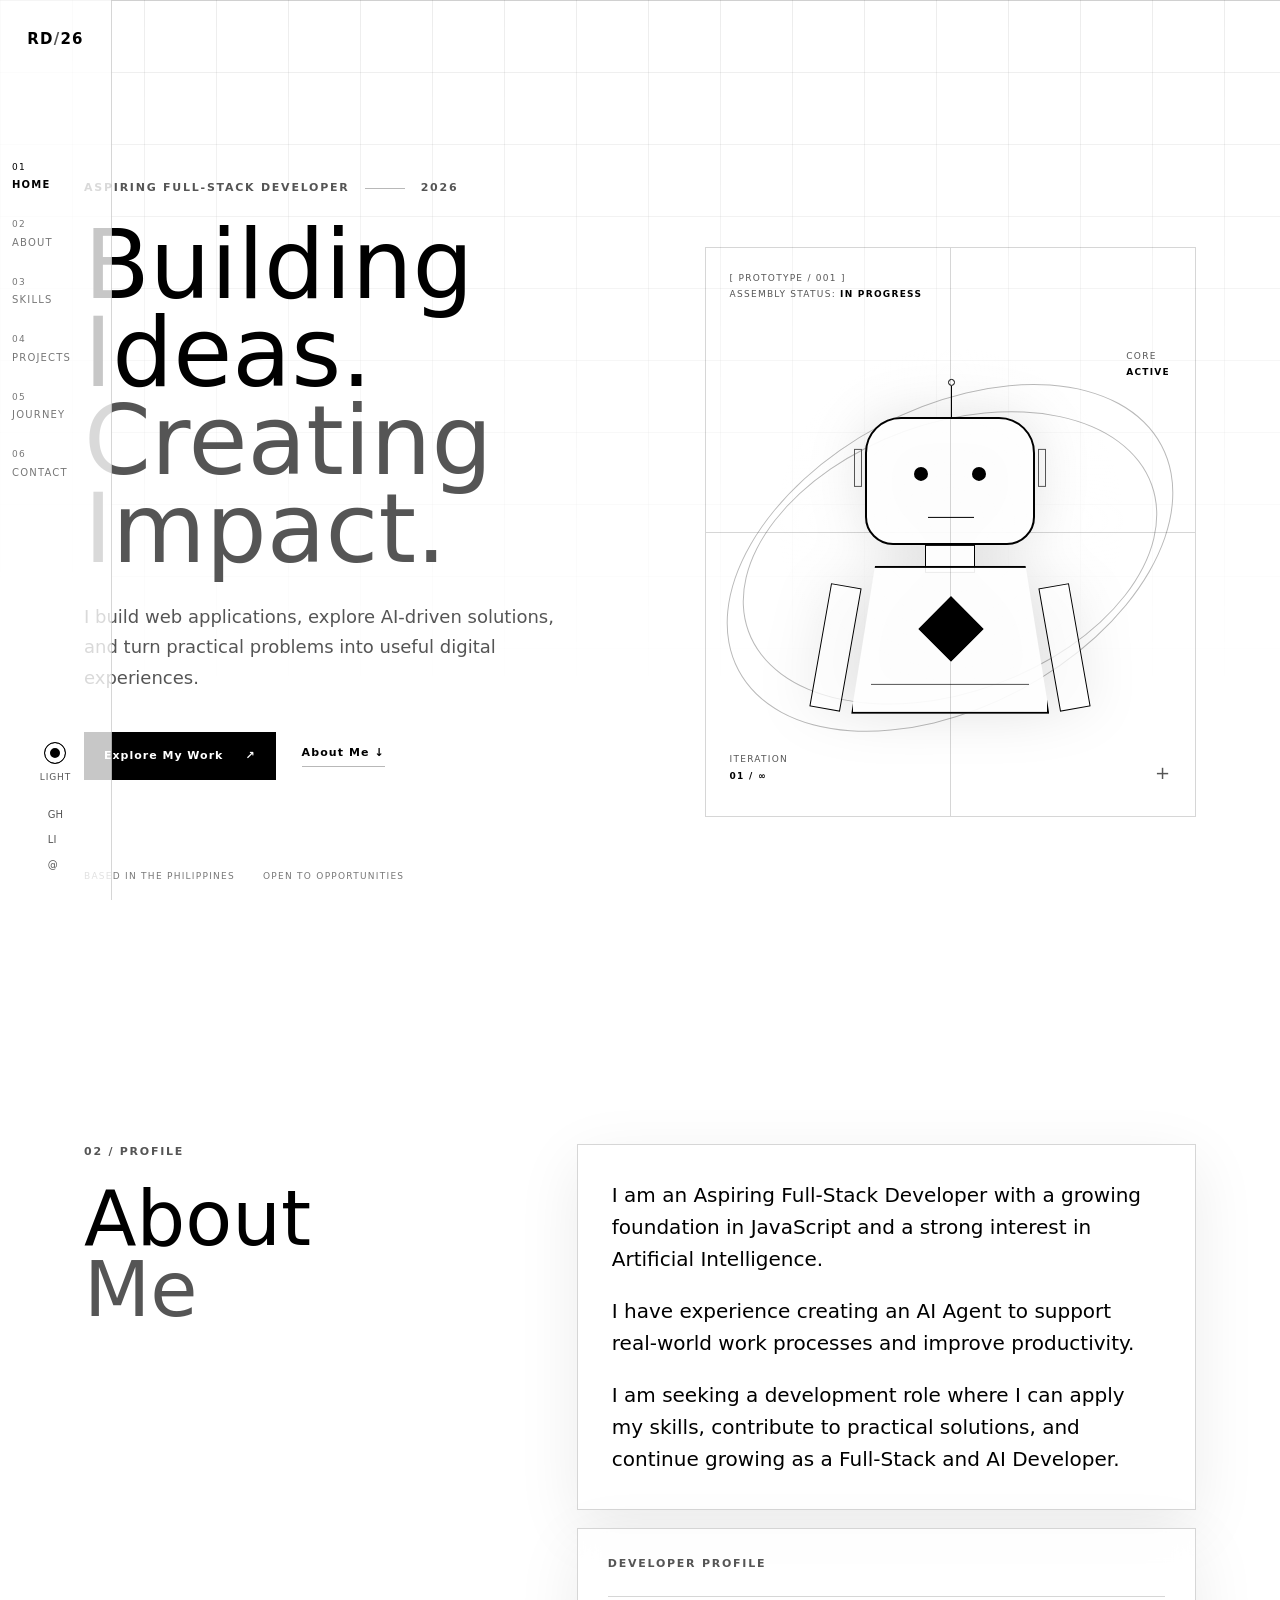
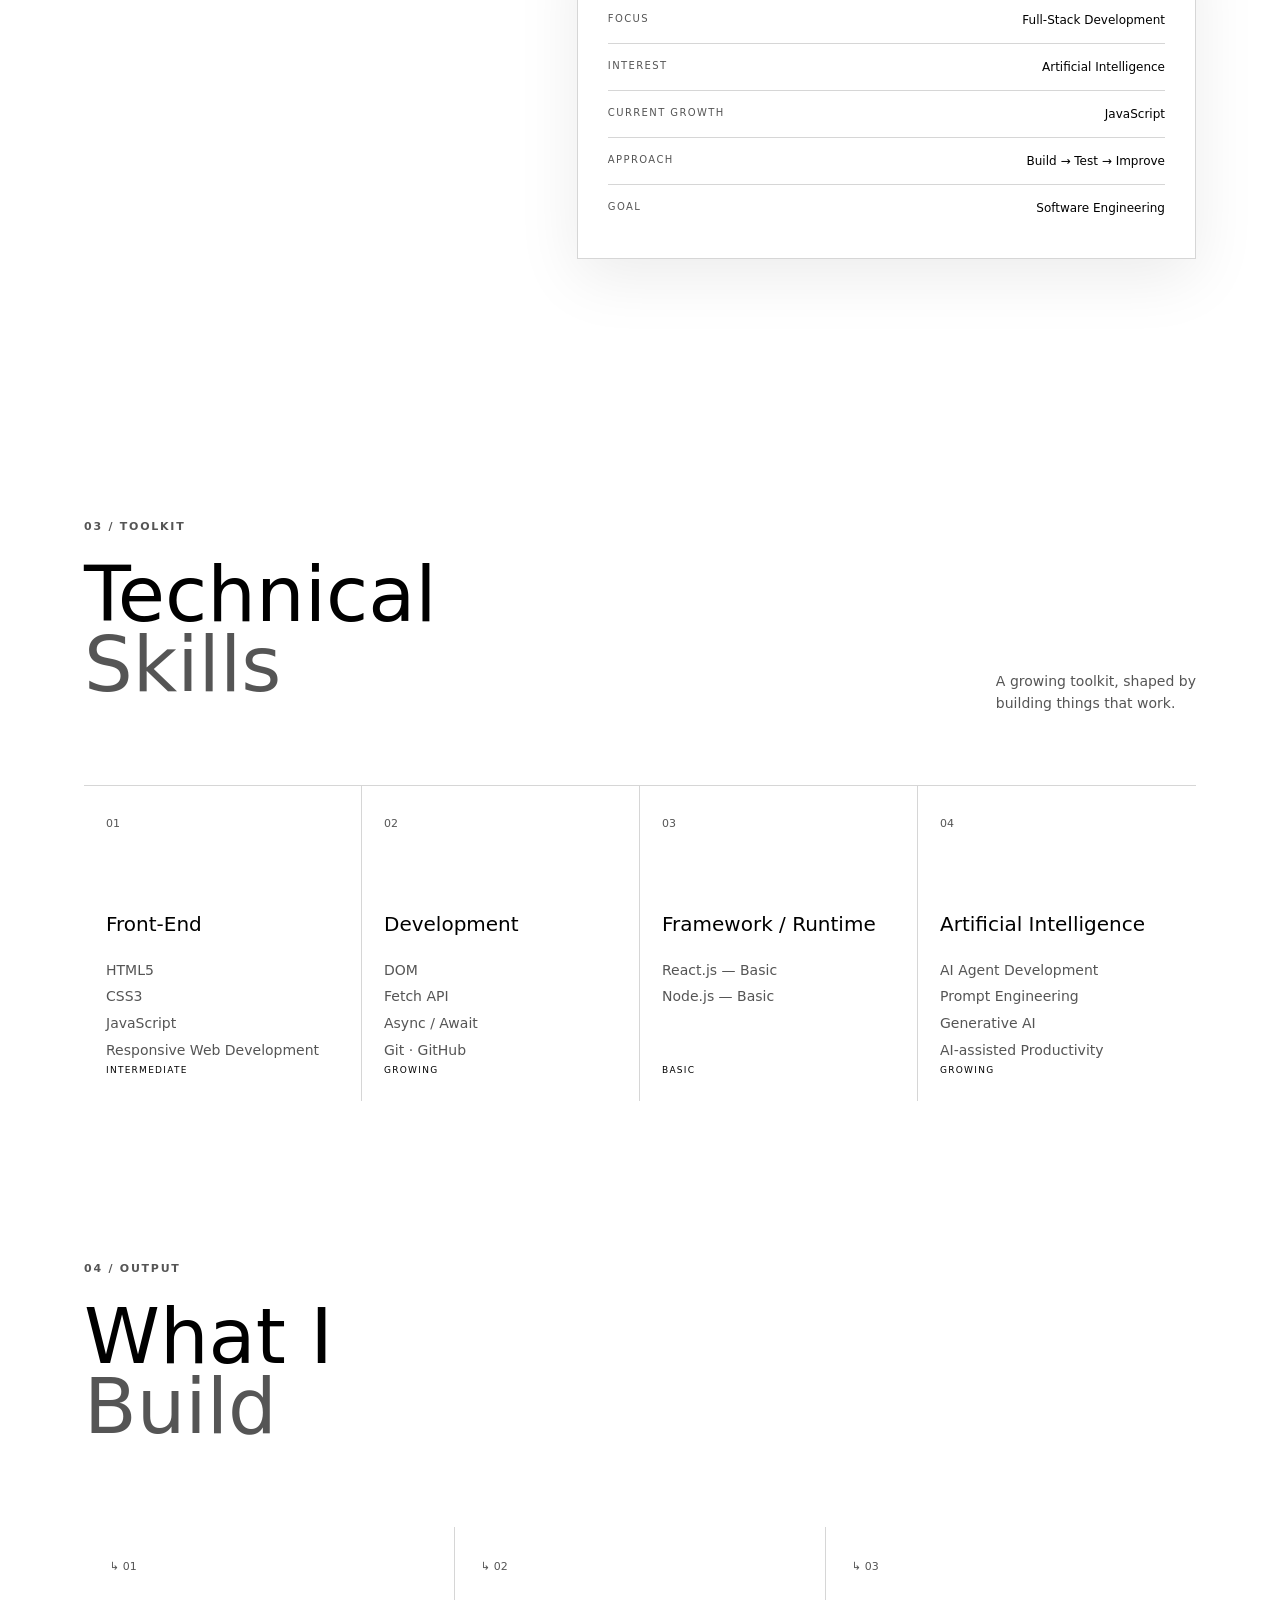
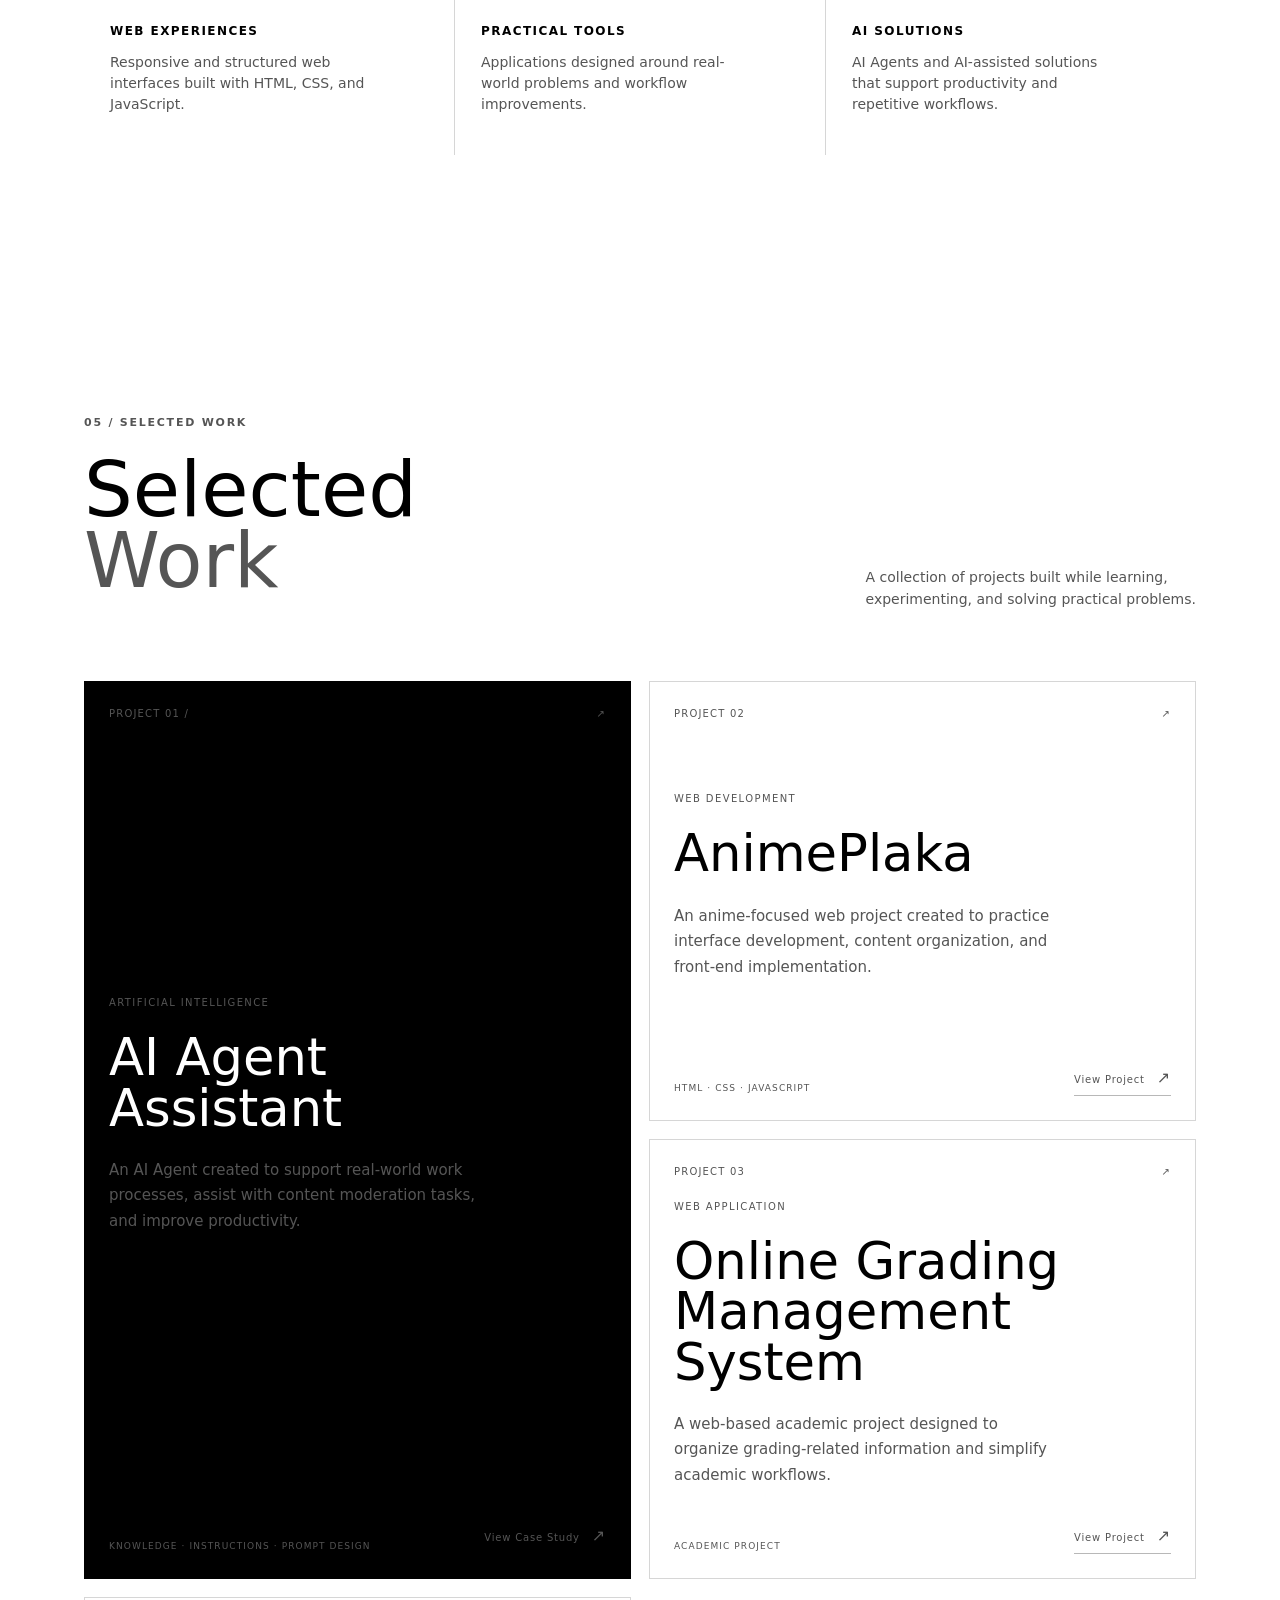
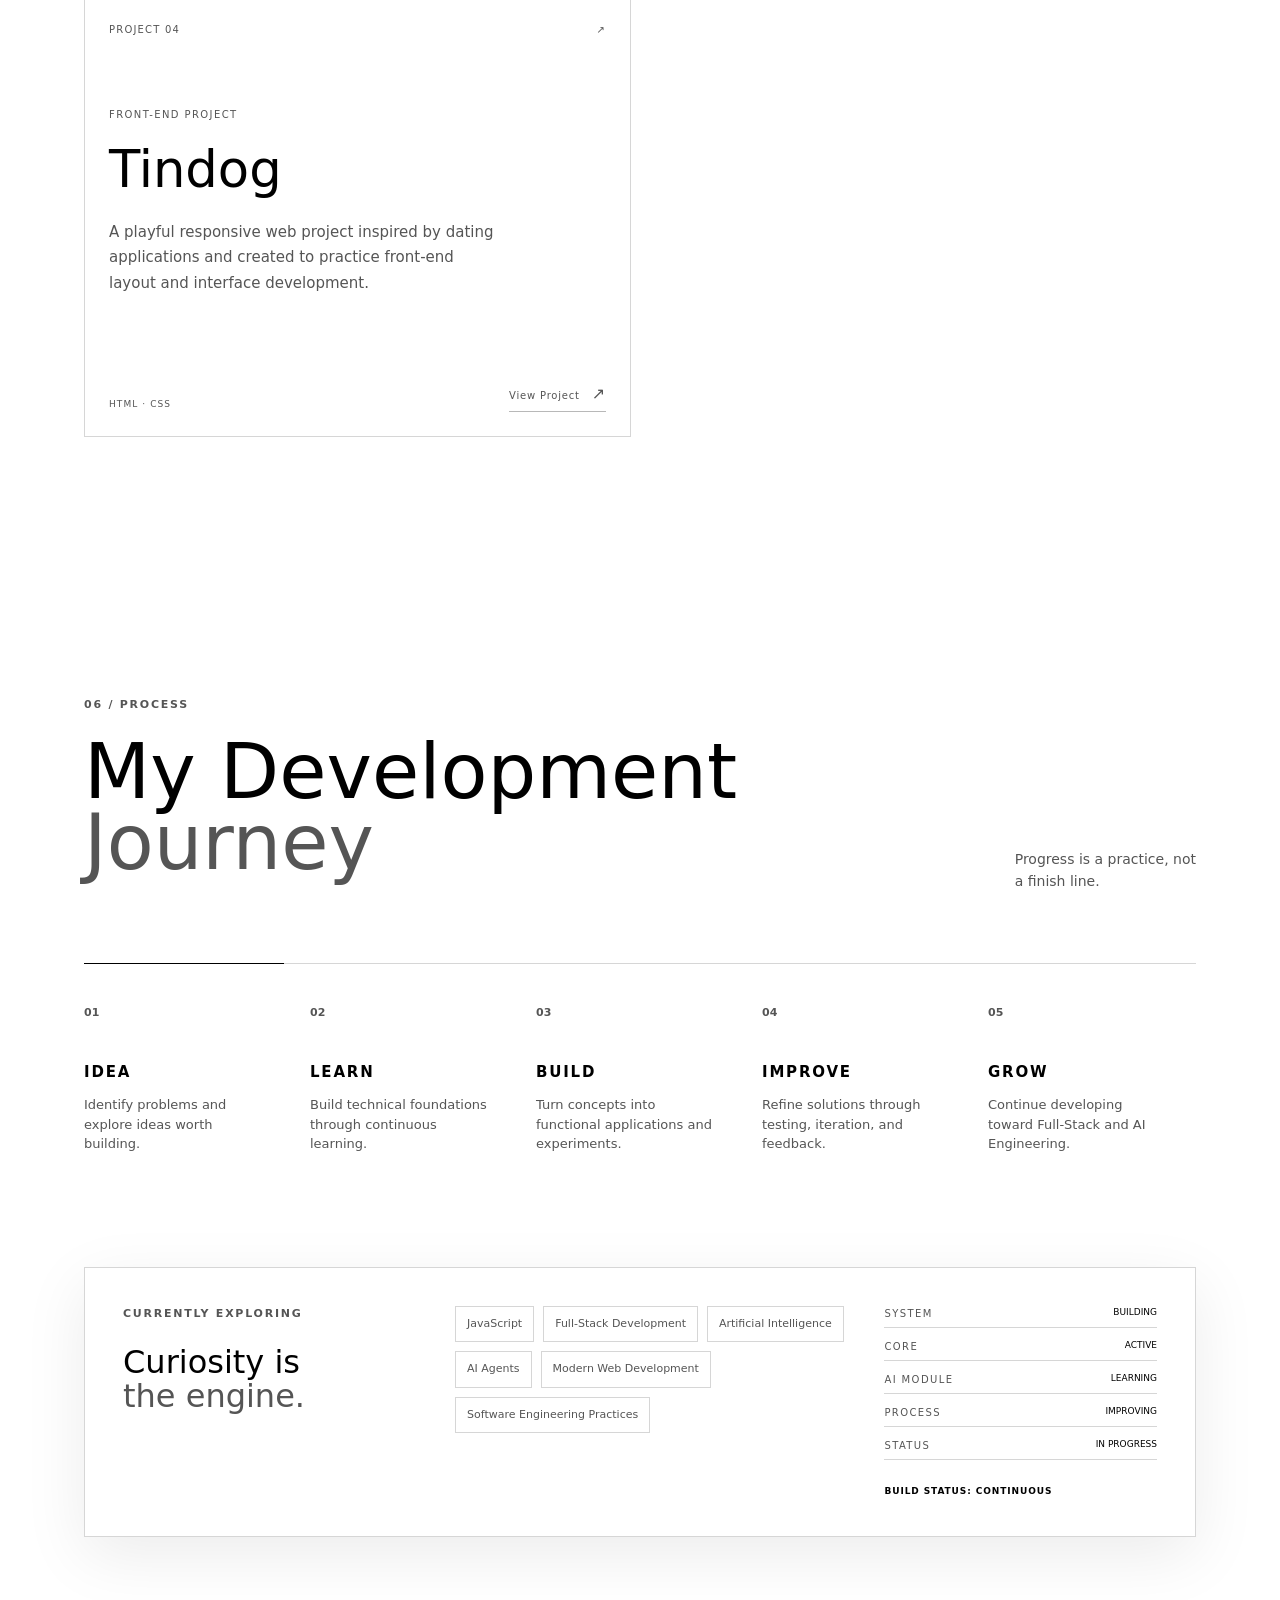
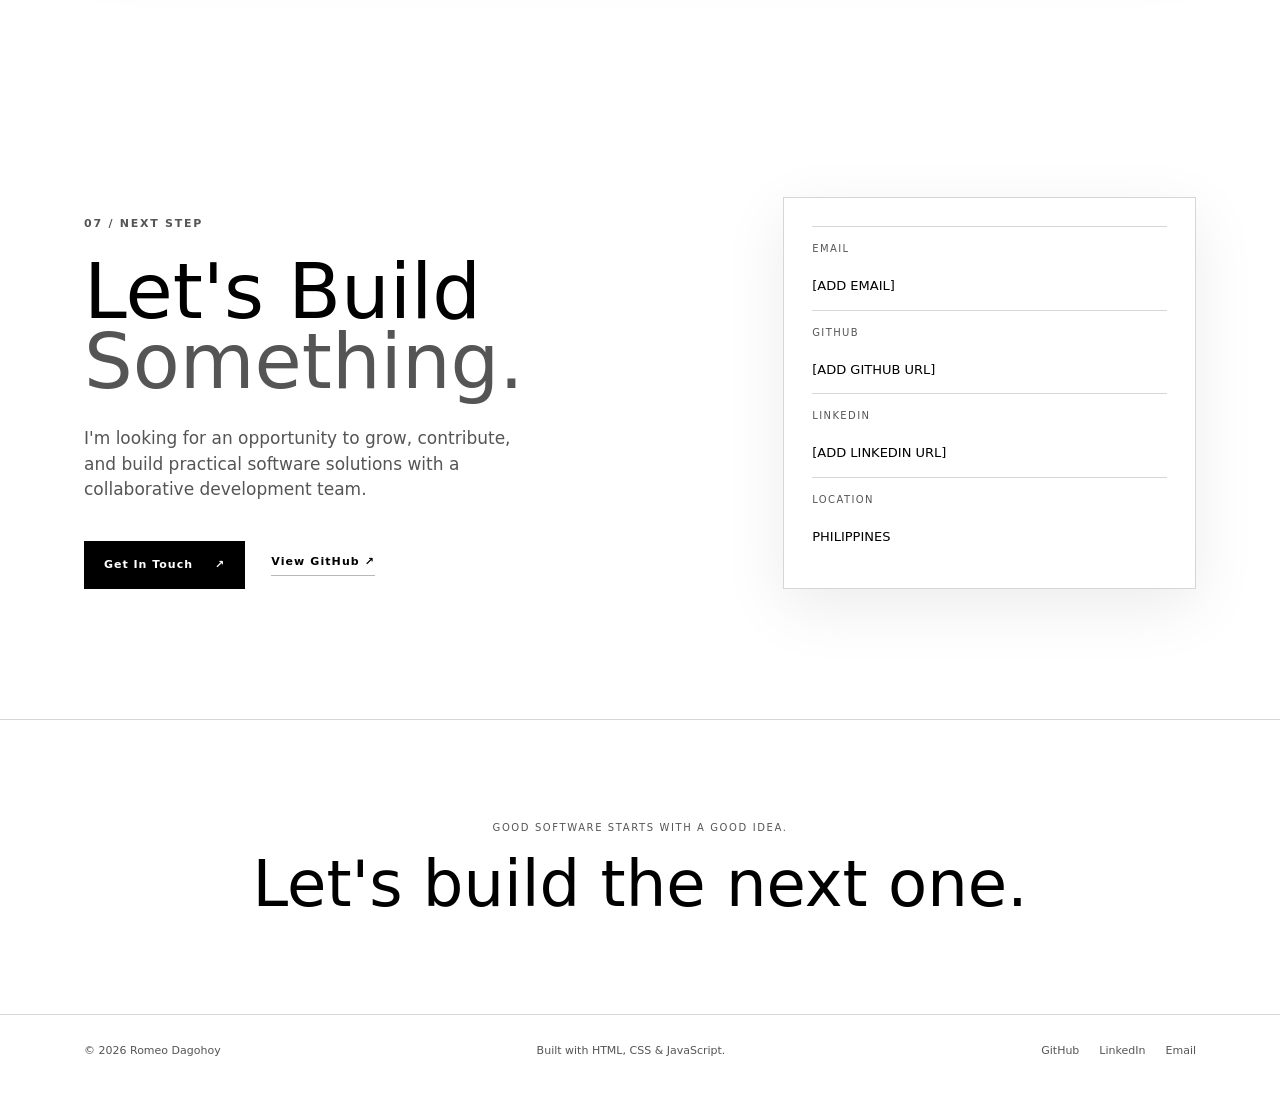
==== index.html @ db6e3f51 "Add files via upload" ====
<!doctype html>
<html lang="en">
<head>
	<meta charset="utf-8">
	<meta name="viewport" content="width=device-width, initial-scale=1">
	<meta name="description" content="Portfolio of Romeo Dagohoy, an aspiring full-stack developer exploring practical AI solutions.">
	<title>Romeo Dagohoy | Building Ideas</title>
	<link rel="stylesheet" href="style.css">
	<script>document.documentElement.dataset.theme = localStorage.getItem('romeo-theme') || (matchMedia('(prefers-color-scheme: dark)').matches ? 'dark' : 'light');</script>
</head>
<body>
	<div class="ambient-grid" aria-hidden="true"></div>
	<div class="scan-line" aria-hidden="true"></div>

	<header class="mobile-header">
		<a class="brand" href="#home">RD<span>/</span>26</a>
		<button class="icon-button menu-toggle" type="button" aria-label="Open navigation" aria-expanded="false"><span></span><span></span></button>
	</header>

	<aside class="rail" aria-label="Primary navigation">
		<a class="brand rail-brand" href="#home">RD<span>/</span>26</a>
		<nav>
			<a class="nav-link active" href="#home"><b>01</b><span>HOME</span></a>
			<a class="nav-link" href="#about"><b>02</b><span>ABOUT</span></a>
			<a class="nav-link" href="#skills"><b>03</b><span>SKILLS</span></a>
			<a class="nav-link" href="#projects"><b>04</b><span>PROJECTS</span></a>
			<a class="nav-link" href="#journey"><b>05</b><span>JOURNEY</span></a>
			<a class="nav-link" href="#contact"><b>06</b><span>CONTACT</span></a>
		</nav>
		<div class="rail-bottom">
			<button class="theme-toggle" type="button" aria-label="Switch to dark mode"><span class="theme-dot"></span><span class="theme-label">LIGHT</span></button>
			<div class="rail-links"><a href="https://github.com/" target="_blank" rel="noreferrer">GH</a><a href="https://www.linkedin.com/" target="_blank" rel="noreferrer">LI</a><a href="mailto:[ADD EMAIL]">@</a></div>
		</div>
	</aside>

	<main>
		<section class="hero section" id="home">
			<div class="hero-copy reveal">
				<p class="eyebrow">ASPIRING FULL-STACK DEVELOPER <span class="rule"></span> 2026</p>
				<h1>Building Ideas.<br><em>Creating Impact.</em></h1>
				<p class="hero-text">I build web applications, explore AI-driven solutions, and turn practical problems into useful digital experiences.</p>
				<div class="hero-actions"><a class="button button-dark" href="#projects">Explore My Work <span>↗</span></a><a class="text-link" href="#about">About Me <span>↓</span></a></div>
				<div class="hero-meta"><span>BASED IN THE PHILIPPINES</span><span>OPEN TO OPPORTUNITIES</span></div>
			</div>
			<div class="robot-stage reveal" aria-label="Minimal engineering prototype illustration" role="img">
				<div class="blueprint-mark">[ PROTOTYPE / 001 ]<br><span>ASSEMBLY STATUS: <b>IN PROGRESS</b></span></div>
				<div class="robot" aria-hidden="true"><div class="orbit orbit-one"></div><div class="orbit orbit-two"></div><div class="robot-head"><i class="antenna"></i><span class="eye eye-left"></span><span class="eye eye-right"></span><div class="mouth"></div></div><div class="robot-neck"></div><div class="robot-body"><div class="core"></div><i class="body-line"></i></div><div class="robot-arm arm-left"></div><div class="robot-arm arm-right"></div></div>
				<div class="readout readout-one">CORE<br><b>ACTIVE</b></div><div class="readout readout-two">ITERATION<br><b>01 / ∞</b></div><div class="crosshair">+</div>
			</div>
		</section>

		<section class="section split-section" id="about">
			<div class="section-heading reveal"><p class="eyebrow">02 / PROFILE</p><h2>About<br><em>Me</em></h2></div>
			<div class="about-content"><article class="glass about-card reveal"><p>I am an Aspiring Full-Stack Developer with a growing foundation in JavaScript and a strong interest in Artificial Intelligence.</p><p>I have experience creating an AI Agent to support real-world work processes and improve productivity.</p><p>I am seeking a development role where I can apply my skills, contribute to practical solutions, and continue growing as a Full-Stack and AI Developer.</p></article><div class="profile-list glass reveal"><p class="eyebrow">DEVELOPER PROFILE</p><div><span>FOCUS</span><b>Full-Stack Development</b></div><div><span>INTEREST</span><b>Artificial Intelligence</b></div><div><span>CURRENT GROWTH</span><b>JavaScript</b></div><div><span>APPROACH</span><b>Build → Test → Improve</b></div><div><span>GOAL</span><b>Software Engineering</b></div></div></div>
		</section>

		<section class="section" id="skills"><div class="section-top reveal"><div><p class="eyebrow">03 / TOOLKIT</p><h2>Technical<br><em>Skills</em></h2></div><p class="section-note">A growing toolkit, shaped by<br>building things that work.</p></div><div class="skill-grid"><article class="skill-card reveal"><span class="skill-number">01</span><h3>Front-End</h3><p>HTML5<br>CSS3<br>JavaScript<br>Responsive Web Development</p><small>INTERMEDIATE</small></article><article class="skill-card reveal"><span class="skill-number">02</span><h3>Development</h3><p>DOM<br>Fetch API<br>Async / Await<br>Git · GitHub</p><small>GROWING</small></article><article class="skill-card reveal"><span class="skill-number">03</span><h3>Framework / Runtime</h3><p>React.js — Basic<br>Node.js — Basic</p><small>BASIC</small></article><article class="skill-card reveal"><span class="skill-number">04</span><h3>Artificial Intelligence</h3><p>AI Agent Development<br>Prompt Engineering<br>Generative AI<br>AI-assisted Productivity</p><small>GROWING</small></article></div></section>

		<section class="section capabilities" id="capabilities"><div class="section-top reveal"><div><p class="eyebrow">04 / OUTPUT</p><h2>What I<br><em>Build</em></h2></div></div><div class="capability-grid"><article class="capability reveal"><span>↳ 01</span><h3>WEB EXPERIENCES</h3><p>Responsive and structured web interfaces built with HTML, CSS, and JavaScript.</p></article><article class="capability reveal"><span>↳ 02</span><h3>PRACTICAL TOOLS</h3><p>Applications designed around real-world problems and workflow improvements.</p></article><article class="capability reveal"><span>↳ 03</span><h3>AI SOLUTIONS</h3><p>AI Agents and AI-assisted solutions that support productivity and repetitive workflows.</p></article></div></section>

		<section class="section projects-section" id="projects"><div class="section-top reveal"><div><p class="eyebrow">05 / SELECTED WORK</p><h2>Selected<br><em>Work</em></h2></div><p class="section-note">A collection of projects built while learning,<br>experimenting, and solving practical problems.</p></div><div class="project-grid"><article class="project-card featured reveal" data-project="agent"><div class="project-top"><span>PROJECT 01 / <b>FEATURED PROJECT</b></span><span>↗</span></div><div><p class="project-type">ARTIFICIAL INTELLIGENCE</p><h3>AI Agent<br>Assistant</h3><p class="project-description">An AI Agent created to support real-world work processes, assist with content moderation tasks, and improve productivity.</p></div><div class="project-bottom"><span>KNOWLEDGE · INSTRUCTIONS · PROMPT DESIGN</span><button class="project-link" type="button">View Case Study <span>↗</span></button></div></article><article class="project-card reveal"><div class="project-top"><span>PROJECT 02</span><span>↗</span></div><div><p class="project-type">WEB DEVELOPMENT</p><h3>AnimePlaka</h3><p class="project-description">An anime-focused web project created to practice interface development, content organization, and front-end implementation.</p></div><div class="project-bottom"><span>HTML · CSS · JAVASCRIPT</span><a class="project-link" href="#contact">View Project <span>↗</span></a></div></article><article class="project-card reveal"><div class="project-top"><span>PROJECT 03</span><span>↗</span></div><div><p class="project-type">WEB APPLICATION</p><h3>Online Grading<br>Management System</h3><p class="project-description">A web-based academic project designed to organize grading-related information and simplify academic workflows.</p></div><div class="project-bottom"><span>ACADEMIC PROJECT</span><a class="project-link" href="#contact">View Project <span>↗</span></a></div></article><article class="project-card reveal"><div class="project-top"><span>PROJECT 04</span><span>↗</span></div><div><p class="project-type">FRONT-END PROJECT</p><h3>Tindog</h3><p class="project-description">A playful responsive web project inspired by dating applications and created to practice front-end layout and interface development.</p></div><div class="project-bottom"><span>HTML · CSS</span><a class="project-link" href="#contact">View Project <span>↗</span></a></div></article></div></section>

		<section class="section journey-section" id="journey"><div class="section-top reveal"><div><p class="eyebrow">06 / PROCESS</p><h2>My Development<br><em>Journey</em></h2></div><p class="section-note">Progress is a practice, not<br>a finish line.</p></div><div class="journey-track"><div class="journey-line"><span></span></div><div class="journey-step reveal"><b>01</b><h3>IDEA</h3><p>Identify problems and explore ideas worth building.</p></div><div class="journey-step reveal"><b>02</b><h3>LEARN</h3><p>Build technical foundations through continuous learning.</p></div><div class="journey-step reveal"><b>03</b><h3>BUILD</h3><p>Turn concepts into functional applications and experiments.</p></div><div class="journey-step reveal"><b>04</b><h3>IMPROVE</h3><p>Refine solutions through testing, iteration, and feedback.</p></div><div class="journey-step reveal"><b>05</b><h3>GROW</h3><p>Continue developing toward Full-Stack and AI Engineering.</p></div></div><div class="exploring glass reveal"><div><p class="eyebrow">CURRENTLY EXPLORING</p><h3>Curiosity is<br><em>the engine.</em></h3></div><div class="tags"><span>JavaScript</span><span>Full-Stack Development</span><span>Artificial Intelligence</span><span>AI Agents</span><span>Modern Web Development</span><span>Software Engineering Practices</span></div><div class="system-readout"><div><span>SYSTEM</span><b>BUILDING</b></div><div><span>CORE</span><b>ACTIVE</b></div><div><span>AI MODULE</span><b>LEARNING</b></div><div><span>PROCESS</span><b>IMPROVING</b></div><div><span>STATUS</span><b>IN PROGRESS</b></div><strong>BUILD STATUS: CONTINUOUS</strong></div></div></section>

		<section class="section contact-section" id="contact"><div class="contact-copy reveal"><p class="eyebrow">07 / NEXT STEP</p><h2>Let's Build<br><em>Something.</em></h2><p>I'm looking for an opportunity to grow, contribute, and build practical software solutions with a collaborative development team.</p><div class="hero-actions"><a class="button button-dark" href="mailto:[ADD EMAIL]">Get In Touch <span>↗</span></a><a class="text-link" href="https://github.com/" target="_blank" rel="noreferrer">View GitHub <span>↗</span></a></div></div><div class="contact-details glass reveal"><div><span>EMAIL</span><a href="mailto:[ADD EMAIL]">[ADD EMAIL]</a></div><div><span>GITHUB</span><a href="https://github.com/" target="_blank" rel="noreferrer">[ADD GITHUB URL]</a></div><div><span>LINKEDIN</span><a href="https://www.linkedin.com/" target="_blank" rel="noreferrer">[ADD LINKEDIN URL]</a></div><div><span>LOCATION</span><b>PHILIPPINES</b></div></div></section>
		<section class="final-statement"><p>GOOD SOFTWARE STARTS WITH A GOOD IDEA.</p><h2>Let's build the next one.</h2></section>
	</main>
	<footer><span>© 2026 Romeo Dagohoy</span><span>Built with HTML, CSS &amp; JavaScript.</span><div><a href="https://github.com/" target="_blank" rel="noreferrer">GitHub</a><a href="https://www.linkedin.com/" target="_blank" rel="noreferrer">LinkedIn</a><a href="mailto:[ADD EMAIL]">Email</a></div></footer>

	<dialog class="case-study" aria-labelledby="case-title"><button class="close-dialog" type="button" aria-label="Close case study">×</button><p class="eyebrow">PROJECT 01 / CASE STUDY</p><h2 id="case-title">AI Agent Assistant</h2><div class="case-grid"><div><span>THE PROBLEM</span><p>Repetitive work processes and content moderation tasks needed more structured support.</p></div><div><span>THE APPROACH</span><p>An AI Agent was structured around clear knowledge, instructions, prompt design, and workflow support.</p></div><div><span>THE RESULT</span><p>The concept supports productivity by making recurring work easier to organize and assist.</p></div><div><span>WHAT I LEARNED</span><p>Useful AI starts with a well-defined problem, thoughtful instructions, and continual iteration.</p></div></div></dialog>
	<script src="script.js"></script>
</body>
</html>
---- style.css ----
@layer reset, base, components, responsive;
@layer reset { *,*::before,*::after{box-sizing:border-box} html{scroll-behavior:smooth} body{margin:0} button,a{font:inherit} button{cursor:pointer} }
@layer base {
	:root{--bg:#fff;--text:#000;--muted:#555;--faint:#777;--surface:rgba(255,255,255,.72);--surface-strong:rgba(255,255,255,.92);--border:rgba(0,0,0,.16);--line:rgba(0,0,0,.28);--shadow:0 18px 60px rgba(0,0,0,.08);--sans:Inter,ui-sans-serif,system-ui,-apple-system,BlinkMacSystemFont,"Segoe UI",sans-serif}
	[data-theme="dark"]{--bg:#080808;--text:#fff;--muted:#aaa;--faint:#777;--surface:rgba(20,20,20,.72);--surface-strong:rgba(13,13,13,.94);--border:rgba(255,255,255,.18);--line:rgba(255,255,255,.28);--shadow:0 18px 60px rgba(0,0,0,.35)}
	body{background:var(--bg);color:var(--text);font-family:var(--sans);line-height:1.5;overflow-x:hidden} a{color:inherit;text-decoration:none} .ambient-grid{position:fixed;inset:0;pointer-events:none;opacity:.45;background-image:linear-gradient(var(--border) 1px,transparent 1px),linear-gradient(90deg,var(--border) 1px,transparent 1px);background-size:72px 72px;mask-image:linear-gradient(to bottom,black,transparent 80%);z-index:-1}.scan-line{position:fixed;left:0;right:0;top:0;height:1px;background:var(--text);opacity:.12;z-index:10;animation:scan 12s linear infinite}.section{max-width:1240px;margin:0 auto;padding:130px 64px;scroll-margin-top:20px}.eyebrow{font-size:11px;letter-spacing:.16em;font-weight:700;color:var(--muted);margin:0 0 24px}.eyebrow b,.project-top b{color:var(--text)}h1,h2,h3,p{margin-top:0}h1,h2{font-size:clamp(3.5rem,7.5vw,7rem);line-height:.92;letter-spacing:0;font-weight:500;margin-bottom:28px}h2{font-size:clamp(3rem,6vw,5.5rem)}h1 em,h2 em,.exploring h3 em{font-style:normal;color:var(--muted)}
	.glass{background:var(--surface);border:1px solid var(--border);backdrop-filter:blur(14px);box-shadow:var(--shadow)}.brand{font-size:15px;font-weight:800;letter-spacing:.08em}.brand span{color:var(--muted)}.rail{position:fixed;left:0;top:0;bottom:0;width:112px;border-right:1px solid var(--border);display:flex;flex-direction:column;align-items:center;padding:28px 12px;z-index:20;background:color-mix(in srgb,var(--bg) 78%,transparent)}.rail nav{display:grid;gap:26px;margin-top:110px;width:100%}.nav-link{display:grid;gap:3px;color:var(--faint);font-size:10px;letter-spacing:.12em;transition:color .2s}.nav-link b{font-size:9px;font-weight:500}.nav-link.active,.nav-link:hover{color:var(--text)}.nav-link.active span{font-weight:800}.rail-bottom{margin-top:auto;display:grid;gap:22px;justify-items:center}.theme-toggle{background:none;border:0;color:var(--muted);font-size:9px;letter-spacing:.1em;display:grid;gap:7px;justify-items:center}.theme-dot{width:22px;height:22px;border:1px solid var(--text);border-radius:50%;display:block;background:var(--text);box-shadow:inset 0 0 0 5px var(--bg)}.rail-links{display:grid;gap:10px;font-size:10px;color:var(--muted)}.rail-links a:hover,footer a:hover{color:var(--text)}.mobile-header{display:none}
	.hero{min-height:100vh;padding-top:180px;display:grid;grid-template-columns:1.1fr .9fr;align-items:center;gap:20px}.hero-copy{position:relative;z-index:2}.hero-text{max-width:470px;font-size:18px;color:var(--muted);line-height:1.7}.rule{display:inline-block;width:40px;border-top:1px solid var(--line);vertical-align:middle;margin:0 10px}.hero-actions{display:flex;align-items:center;gap:26px;margin-top:38px}.button{display:inline-flex;align-items:center;gap:22px;padding:15px 19px;border:1px solid var(--text);font-size:11px;letter-spacing:.09em;font-weight:700}.button-dark{background:var(--text);color:var(--bg)}.button:hover{transform:translateY(-2px)}.text-link{font-size:11px;letter-spacing:.1em;font-weight:700;border-bottom:1px solid var(--line);padding-bottom:5px}.hero-meta{display:flex;gap:28px;margin-top:90px;font-size:9px;letter-spacing:.14em;color:var(--faint)}
	.robot-stage{height:570px;position:relative;border:1px solid var(--border);overflow:hidden;background:radial-gradient(circle at 50% 48%,var(--surface),transparent 45%)}.robot-stage::before,.robot-stage::after{content:"";position:absolute;background:var(--border)}.robot-stage::before{width:100%;height:1px;top:50%}.robot-stage::after{height:100%;width:1px;left:50%}.blueprint-mark,.readout{position:absolute;font-size:9px;line-height:1.8;letter-spacing:.14em;color:var(--muted);z-index:3}.blueprint-mark{top:22px;left:24px}.blueprint-mark b,.readout b{color:var(--text)}.readout-one{right:25px;top:100px}.readout-two{bottom:32px;left:24px}.crosshair{position:absolute;right:25px;bottom:30px;font-size:18px;color:var(--muted)}.robot{position:absolute;width:260px;height:370px;left:50%;top:50%;transform:translate(-50%,-43%);filter:drop-shadow(0 0 26px color-mix(in srgb,var(--text) 12%,transparent))}.robot-head{position:absolute;top:44px;left:45px;width:170px;height:128px;border:2px solid var(--text);border-radius:36px 36px 28px 28px;background:var(--surface-strong);z-index:2}.robot-head::before,.robot-head::after{content:"";position:absolute;top:30px;width:8px;height:38px;border:1px solid var(--muted)}.robot-head::before{left:-13px}.robot-head::after{right:-13px}.antenna{position:absolute;height:32px;border-left:1px solid var(--text);left:84px;top:-33px}.antenna::before{content:"";position:absolute;width:7px;height:7px;border:1px solid var(--text);border-radius:50%;left:-4px;top:-7px}.eye{position:absolute;top:48px;width:14px;height:14px;border:2px solid var(--text);border-radius:50%;background:var(--text)}.eye-left{left:47px}.eye-right{right:47px}.mouth{position:absolute;bottom:25px;left:61px;width:46px;border-bottom:1px solid var(--text)}.robot-neck{position:absolute;top:172px;left:105px;width:50px;height:28px;border:1px solid var(--text);background:var(--surface-strong)}.robot-body{position:absolute;top:193px;left:31px;width:198px;height:148px;border:2px solid var(--text);clip-path:polygon(12% 0,88% 0,100% 100%,0 100%);background:var(--surface-strong)}.core{position:absolute;left:75px;top:38px;width:46px;height:46px;border:1px solid var(--text);transform:rotate(45deg);background:var(--text)}.body-line{position:absolute;left:18px;right:18px;bottom:27px;border-bottom:1px solid var(--muted)}.robot-arm{position:absolute;top:212px;width:31px;height:125px;border:1px solid var(--text);background:var(--surface)}.arm-left{left:0;transform:rotate(10deg)}.arm-right{right:0;transform:rotate(-10deg)}.orbit{position:absolute;left:50%;top:50%;border:1px solid var(--line);border-radius:50%;transform:translate(-50%,-50%) rotate(-20deg)}.orbit-one{width:430px;height:270px}.orbit-two{width:300px;height:480px;transform:translate(-50%,-50%) rotate(62deg)}
	.split-section{display:grid;grid-template-columns:1fr 1.5fr;gap:80px}.about-content{display:grid;gap:18px}.about-card{padding:34px;font-size:20px;line-height:1.6}.about-card p:last-child{margin-bottom:0}.profile-list{padding:27px 30px}.profile-list>div,.contact-details>div{display:flex;justify-content:space-between;gap:20px;padding:14px 0;border-top:1px solid var(--border);font-size:12px}.profile-list span,.contact-details span,.system-readout span,.case-grid span{font-size:10px;letter-spacing:.14em;color:var(--muted)}.profile-list b{font-weight:500}.section-top{display:flex;justify-content:space-between;align-items:flex-end;margin-bottom:56px}.section-note{color:var(--muted);font-size:14px;line-height:1.6}.skill-grid{display:grid;grid-template-columns:repeat(4,1fr);border-top:1px solid var(--border)}.skill-card{min-height:300px;padding:24px 22px;border-right:1px solid var(--border);position:relative}.skill-card:last-child{border-right:0}.skill-number{font-size:11px;color:var(--muted)}.skill-card h3{font-size:20px;font-weight:500;margin:75px 0 18px}.skill-card p{font-size:14px;line-height:1.9;color:var(--muted)}.skill-card small{position:absolute;bottom:24px;font-size:9px;letter-spacing:.14em}.capabilities{padding-top:30px}.capability-grid{display:grid;grid-template-columns:repeat(3,1fr);gap:1px;background:var(--border)}.capability{background:var(--bg);padding:26px;min-height:210px}.capability span{font-size:11px;color:var(--muted)}.capability h3{font-size:12px;letter-spacing:.12em;margin:45px 0 12px}.capability p{color:var(--muted);font-size:14px;max-width:270px}.project-grid{display:grid;grid-template-columns:repeat(2,1fr);gap:18px}.project-card{min-height:440px;padding:24px;background:var(--surface);border:1px solid var(--border);display:flex;flex-direction:column;justify-content:space-between;transition:transform .3s,border-color .3s,background .3s}.project-card:hover{transform:translateY(-8px);border-color:var(--text);background:var(--surface-strong)}.project-card.featured{grid-row:span 2;min-height:898px;background:var(--text);color:var(--bg)}.project-top,.project-bottom{display:flex;justify-content:space-between;gap:14px;font-size:10px;letter-spacing:.12em}.project-top{color:var(--muted)}.featured .project-top{color:var(--muted)}.project-type{font-size:10px;letter-spacing:.14em;color:var(--muted);margin-bottom:22px}.project-card h3{font-size:clamp(2rem,4vw,4rem);font-weight:500;line-height:.98;margin-bottom:25px}.project-description{max-width:390px;color:var(--muted);font-size:15px;line-height:1.7}.project-bottom{align-items:flex-end;color:var(--muted);font-size:9px}.project-link{background:none;border:0;border-bottom:1px solid var(--line);color:inherit;padding:0 0 5px;font-size:10px;letter-spacing:.08em;white-space:nowrap}.project-link span{font-size:16px;margin-left:8px}.journey-track{display:grid;grid-template-columns:repeat(5,1fr);gap:18px;position:relative;padding-top:36px}.journey-line{position:absolute;top:0;left:0;right:0;height:1px;background:var(--border)}.journey-line span{display:block;height:1px;background:var(--text);width:75%;transition:width 1s}.journey-step b{font-size:11px;color:var(--muted)}.journey-step h3{font-size:15px;letter-spacing:.12em;margin:38px 0 12px}.journey-step p{color:var(--muted);font-size:13px;max-width:180px}.exploring{margin-top:100px;padding:38px;display:grid;grid-template-columns:.75fr 1fr .7fr;gap:40px;align-items:start}.exploring h3{font-size:2rem;font-weight:500;line-height:1.05}.tags{display:flex;flex-wrap:wrap;gap:9px}.tags span{border:1px solid var(--border);padding:9px 11px;font-size:11px;color:var(--muted)}.system-readout{display:grid;gap:11px}.system-readout div{display:flex;justify-content:space-between;border-bottom:1px solid var(--border);padding-bottom:6px;font-size:10px}.system-readout b{font-size:9px;font-weight:500}.system-readout strong{font-size:9px;letter-spacing:.1em;margin-top:14px}.contact-section{display:grid;grid-template-columns:1.2fr .8fr;gap:80px;align-items:end}.contact-copy>p:not(.eyebrow){color:var(--muted);max-width:440px;font-size:17px}.contact-details{padding:28px}.contact-details>div{display:grid;justify-content:initial}.contact-details a,.contact-details b{font-size:13px;font-weight:500}.final-statement{border-top:1px solid var(--border);border-bottom:1px solid var(--border);padding:100px 64px;text-align:center}.final-statement p{font-size:10px;color:var(--muted);letter-spacing:.16em}.final-statement h2{font-size:clamp(2rem,5vw,4rem);margin:20px 0 0}footer{max-width:1240px;margin:0 auto;padding:28px 64px 40px;display:flex;justify-content:space-between;gap:20px;color:var(--muted);font-size:11px}footer div{display:flex;gap:20px}.reveal{opacity:0;transform:translateY(20px);transition:opacity .7s ease,transform .7s ease}.reveal.visible{opacity:1;transform:none}.case-study{width:min(700px,calc(100% - 32px));border:1px solid var(--border);background:var(--surface-strong);color:var(--text);padding:40px;box-shadow:var(--shadow)}.case-study::backdrop{background:rgba(0,0,0,.5);backdrop-filter:blur(3px)}.close-dialog{position:absolute;right:20px;top:15px;background:none;border:0;color:var(--text);font-size:28px}.case-study h2{font-size:clamp(2.5rem,6vw,5rem)}.case-grid{display:grid;grid-template-columns:1fr 1fr;gap:25px}.case-grid div{border-top:1px solid var(--border);padding-top:16px}.case-grid p{color:var(--muted);font-size:14px}
}
@layer responsive { @media(max-width:900px){.rail{display:none}.mobile-header{display:flex;position:fixed;top:0;left:0;right:0;z-index:20;justify-content:space-between;align-items:center;padding:20px 24px;border-bottom:1px solid var(--border);background:color-mix(in srgb,var(--bg) 86%,transparent);backdrop-filter:blur(12px)}.menu-toggle{display:grid;gap:5px;background:none;border:0;padding:7px}.menu-toggle span{display:block;width:22px;border-top:1px solid var(--text)}.mobile-header+ .rail{display:none}.nav-open .rail{display:flex;top:61px;bottom:auto;width:100%;height:calc(100vh - 61px);padding:30px 28px;align-items:stretch;background:var(--surface-strong);backdrop-filter:blur(16px)}.nav-open .rail nav{margin:20px 0 0;gap:22px}.nav-open .rail .rail-brand,.nav-open .rail .rail-bottom{display:none}.nav-open .nav-link{font-size:12px;display:flex;gap:16px;align-items:center}.nav-open .nav-link b{font-size:10px}.section{padding:100px 28px}.hero{padding-top:140px;grid-template-columns:1fr}.robot-stage{height:430px;max-width:560px;margin:0 auto;width:100%}.hero-meta{margin-top:55px}.split-section,.contact-section{grid-template-columns:1fr;gap:35px}.skill-grid{grid-template-columns:repeat(2,1fr)}.skill-card:nth-child(2){border-right:0}.skill-card:nth-child(-n+2){border-bottom:1px solid var(--border)}.capability-grid{grid-template-columns:1fr}.project-grid{grid-template-columns:1fr}.project-card.featured{grid-row:auto;min-height:560px}.journey-track{grid-template-columns:repeat(5,180px);overflow-x:auto;padding-bottom:15px}.journey-line{width:calc(900px - 18px)}.exploring{grid-template-columns:1fr}.final-statement{padding:80px 28px}footer{padding:28px;flex-wrap:wrap}}
	@media(max-width:560px){h1{font-size:3.4rem}.section-top{display:block}.section-note{margin-top:25px}.hero-actions{flex-wrap:wrap;gap:20px}.hero-meta{font-size:8px;gap:12px;flex-wrap:wrap}.robot-stage{height:360px}.robot{transform:translate(-50%,-43%) scale(.76)}.about-card{font-size:17px}.skill-grid{grid-template-columns:1fr}.skill-card{border-right:0!important;border-bottom:1px solid var(--border)}.skill-card:last-child{border-bottom:0}.project-card{min-height:400px}.case-grid{grid-template-columns:1fr}footer{display:grid;gap:12px}}
	@media(prefers-reduced-motion:reduce){html{scroll-behavior:auto}.scan-line{animation:none}.reveal{opacity:1;transform:none;transition:none}.project-card,.button{transition:none}.journey-line span{width:100%;transition:none}}
}
@keyframes scan{from{transform:translateY(0)}to{transform:translateY(100vh)}}
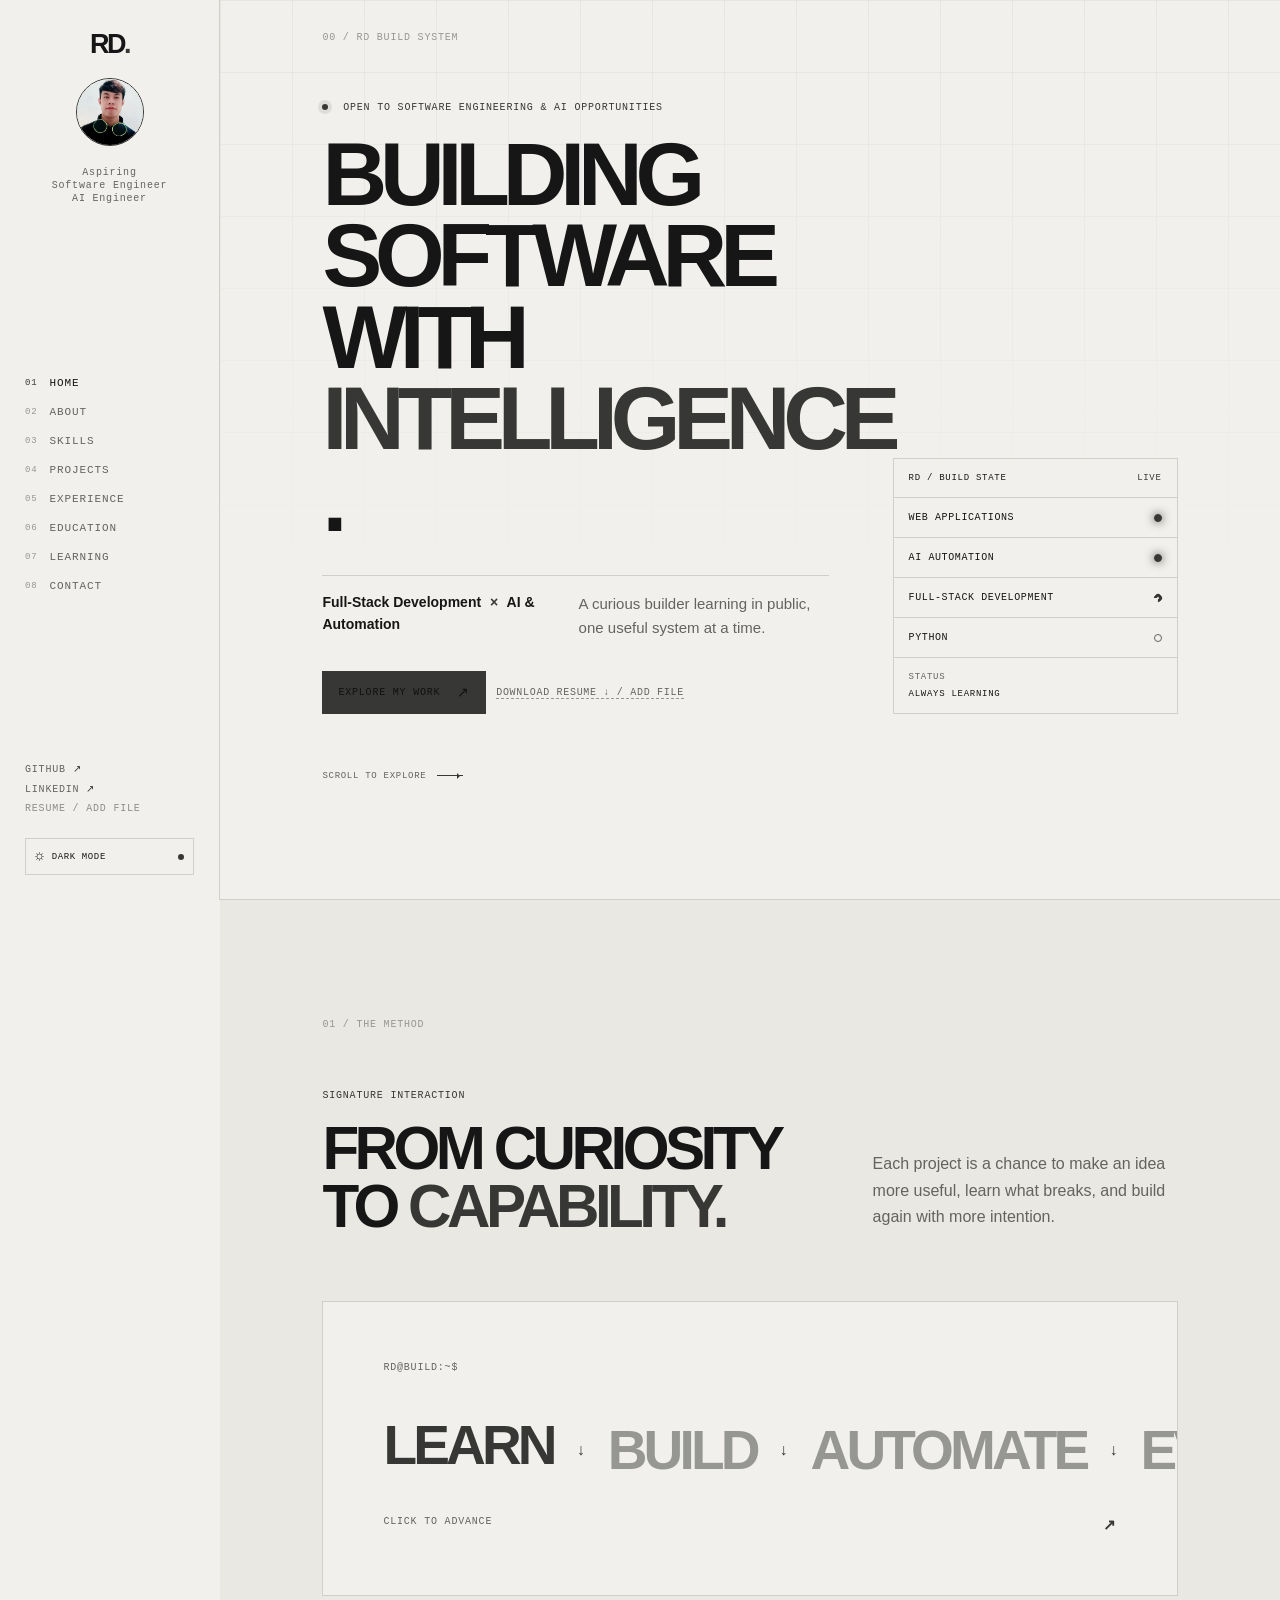
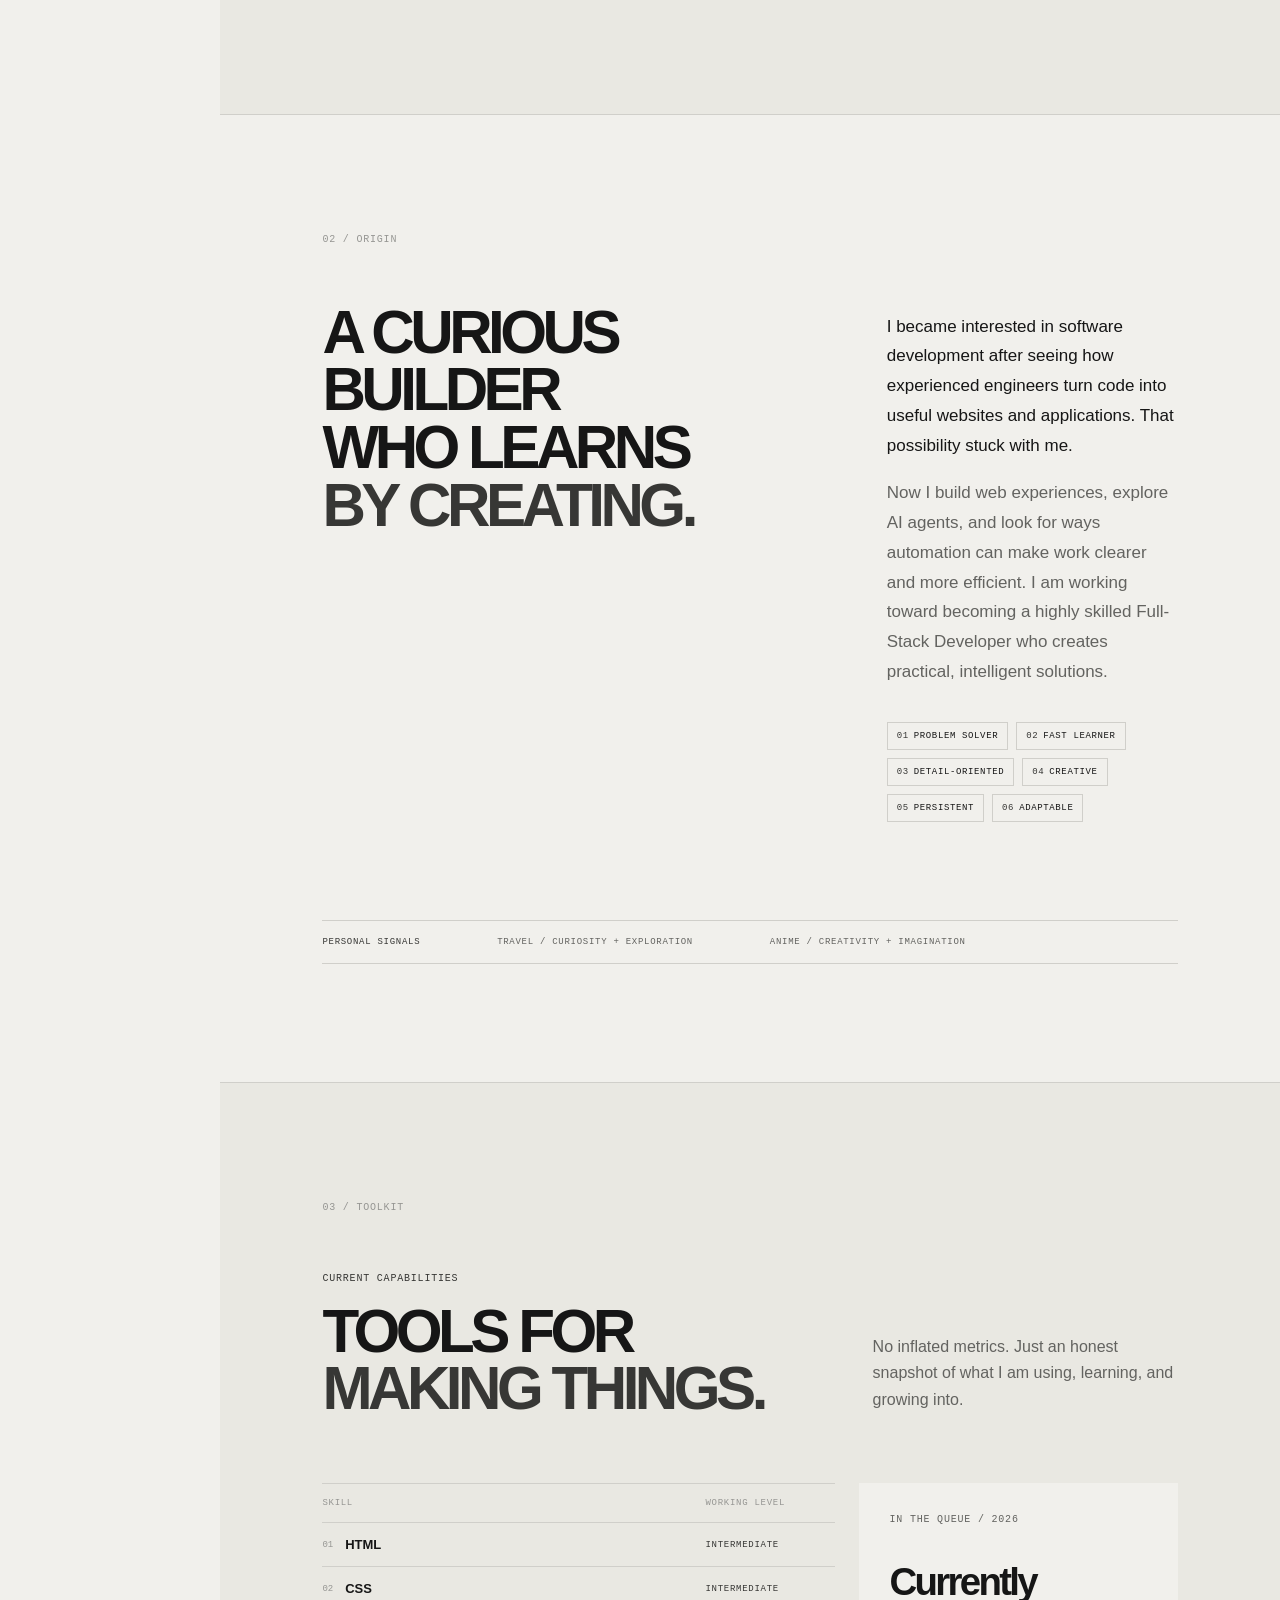
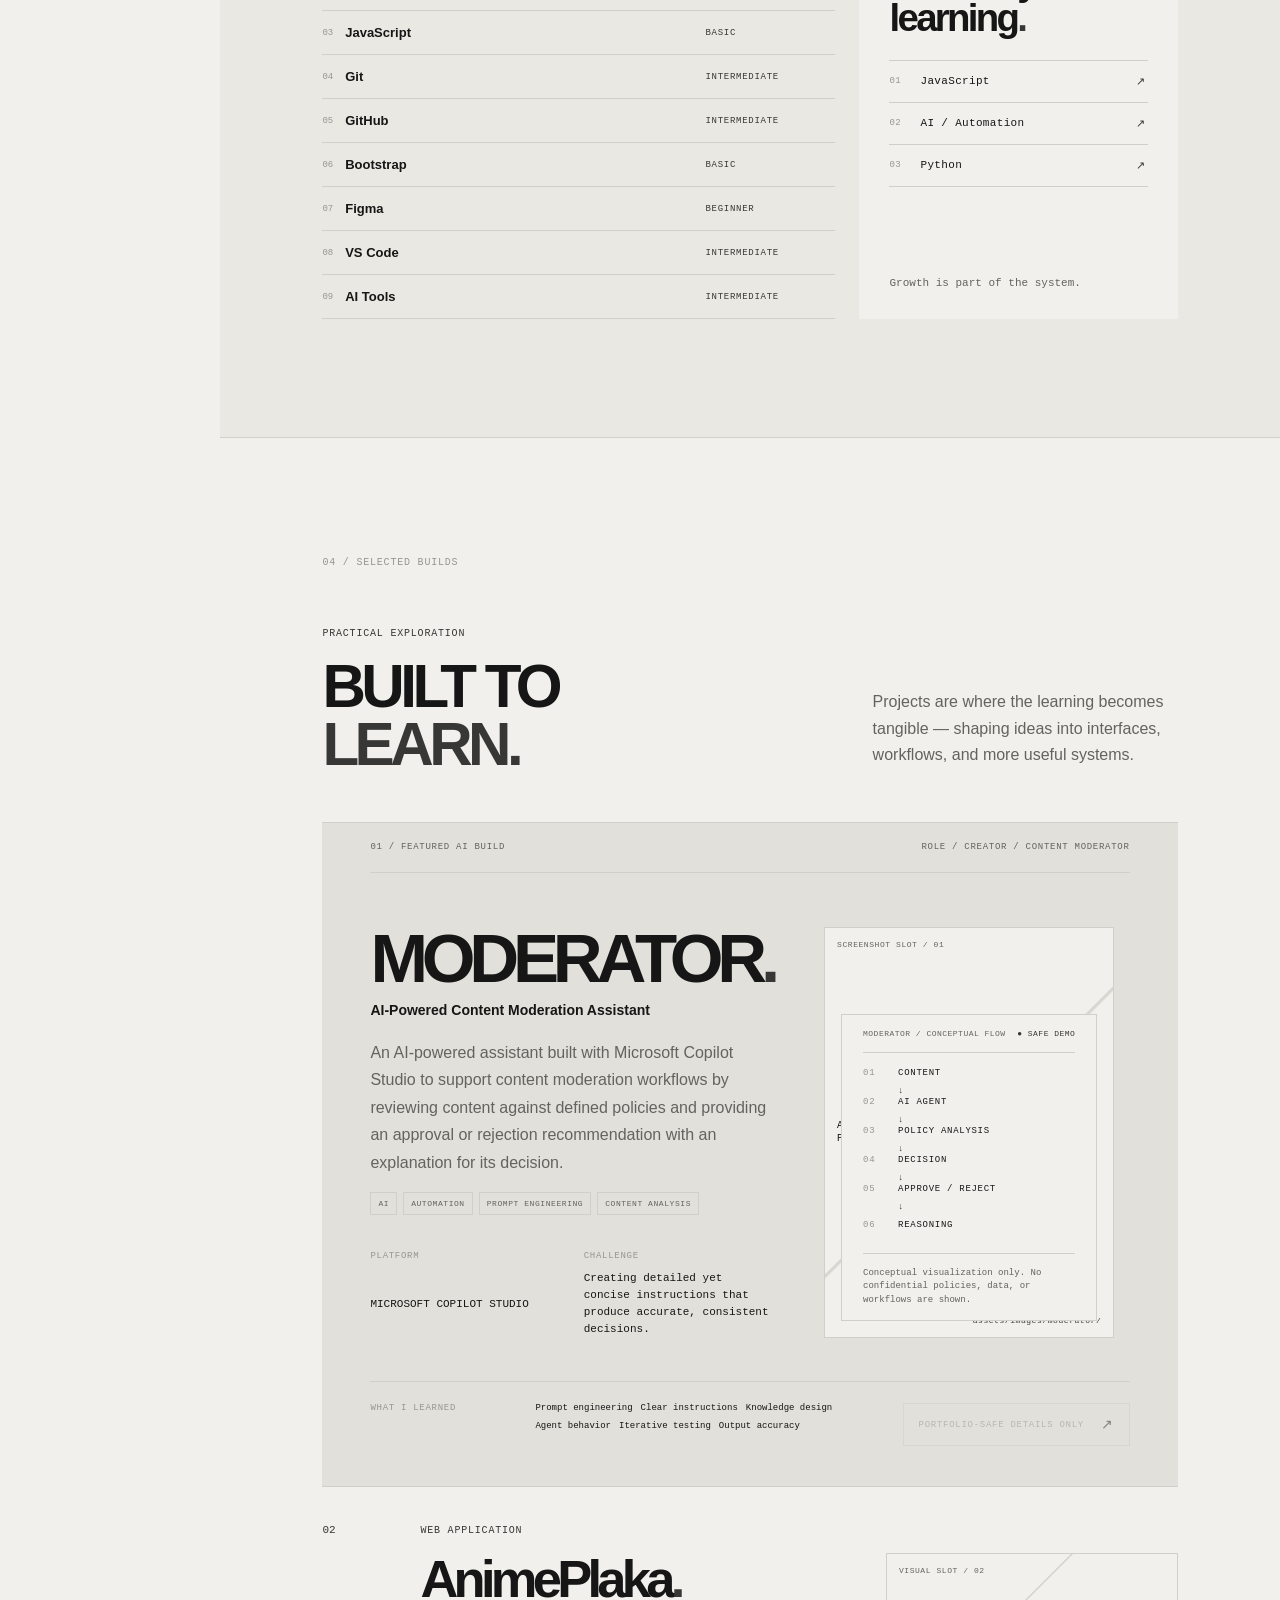
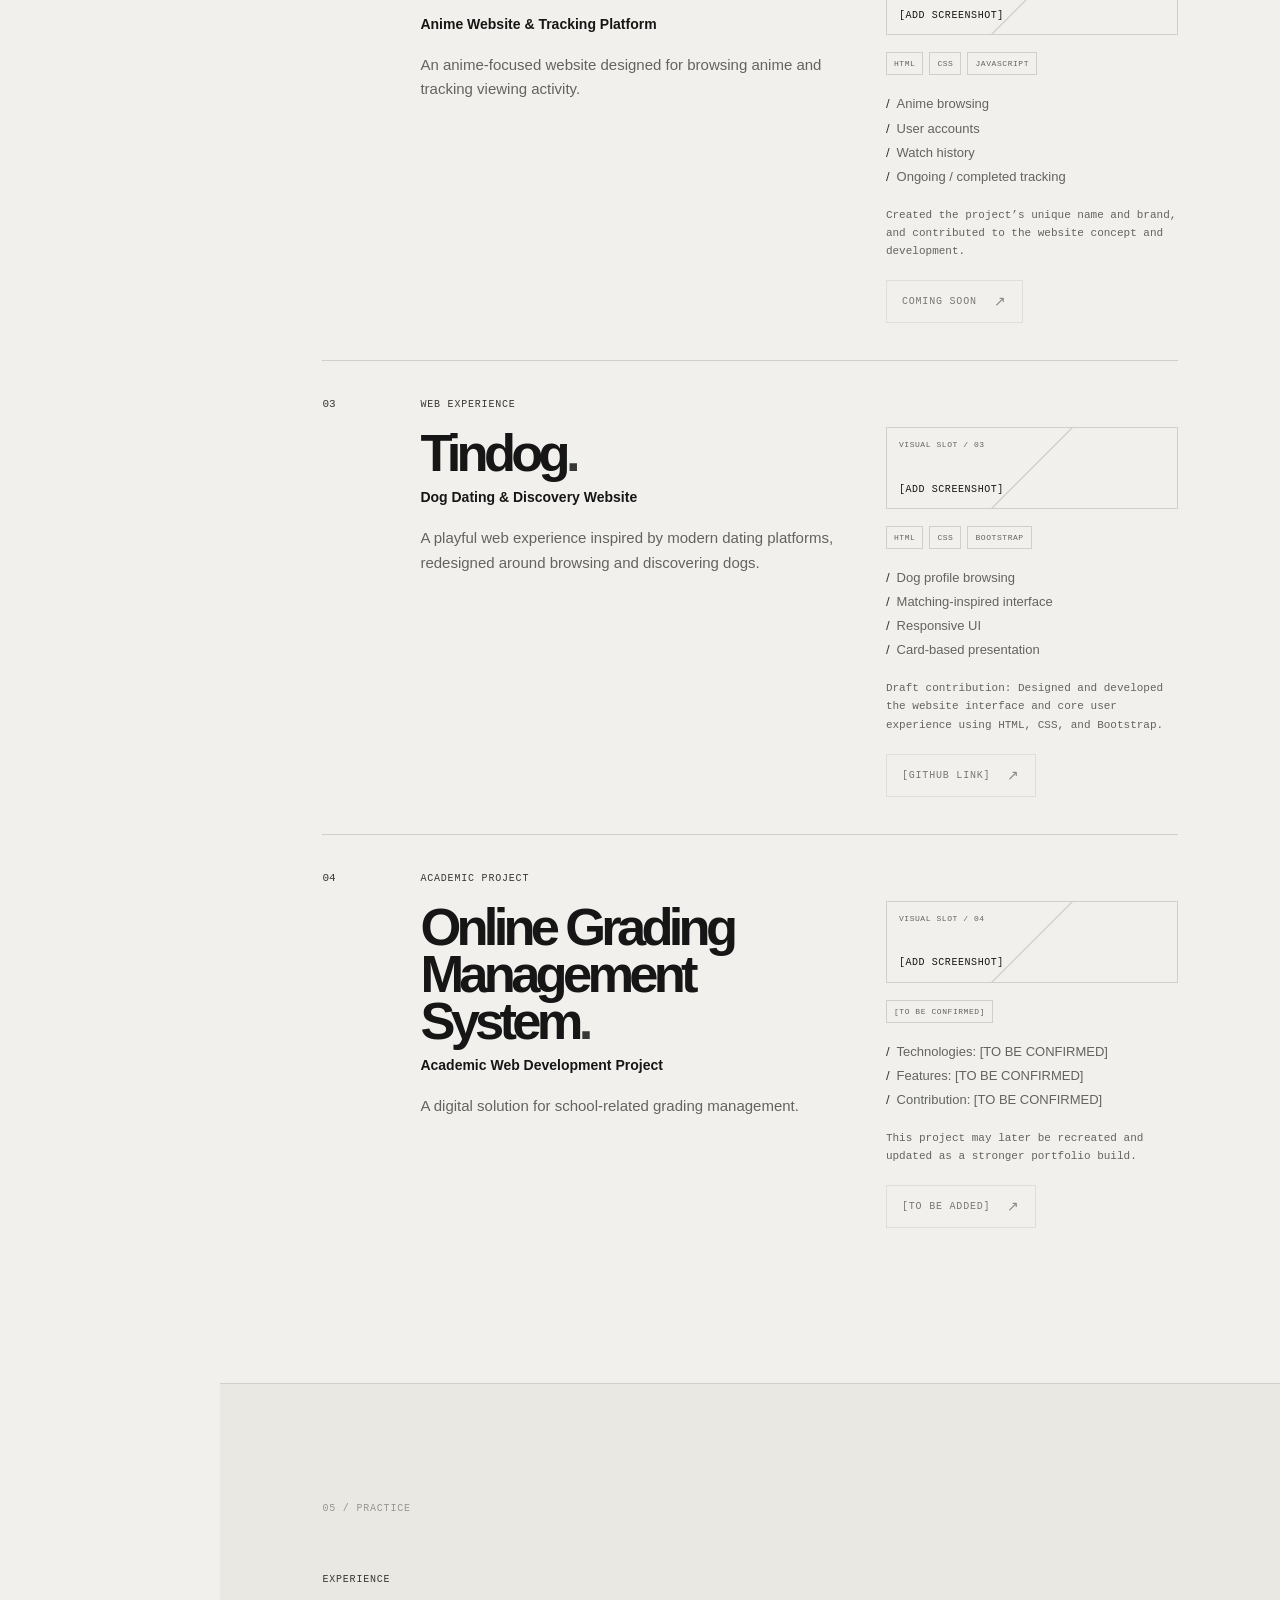
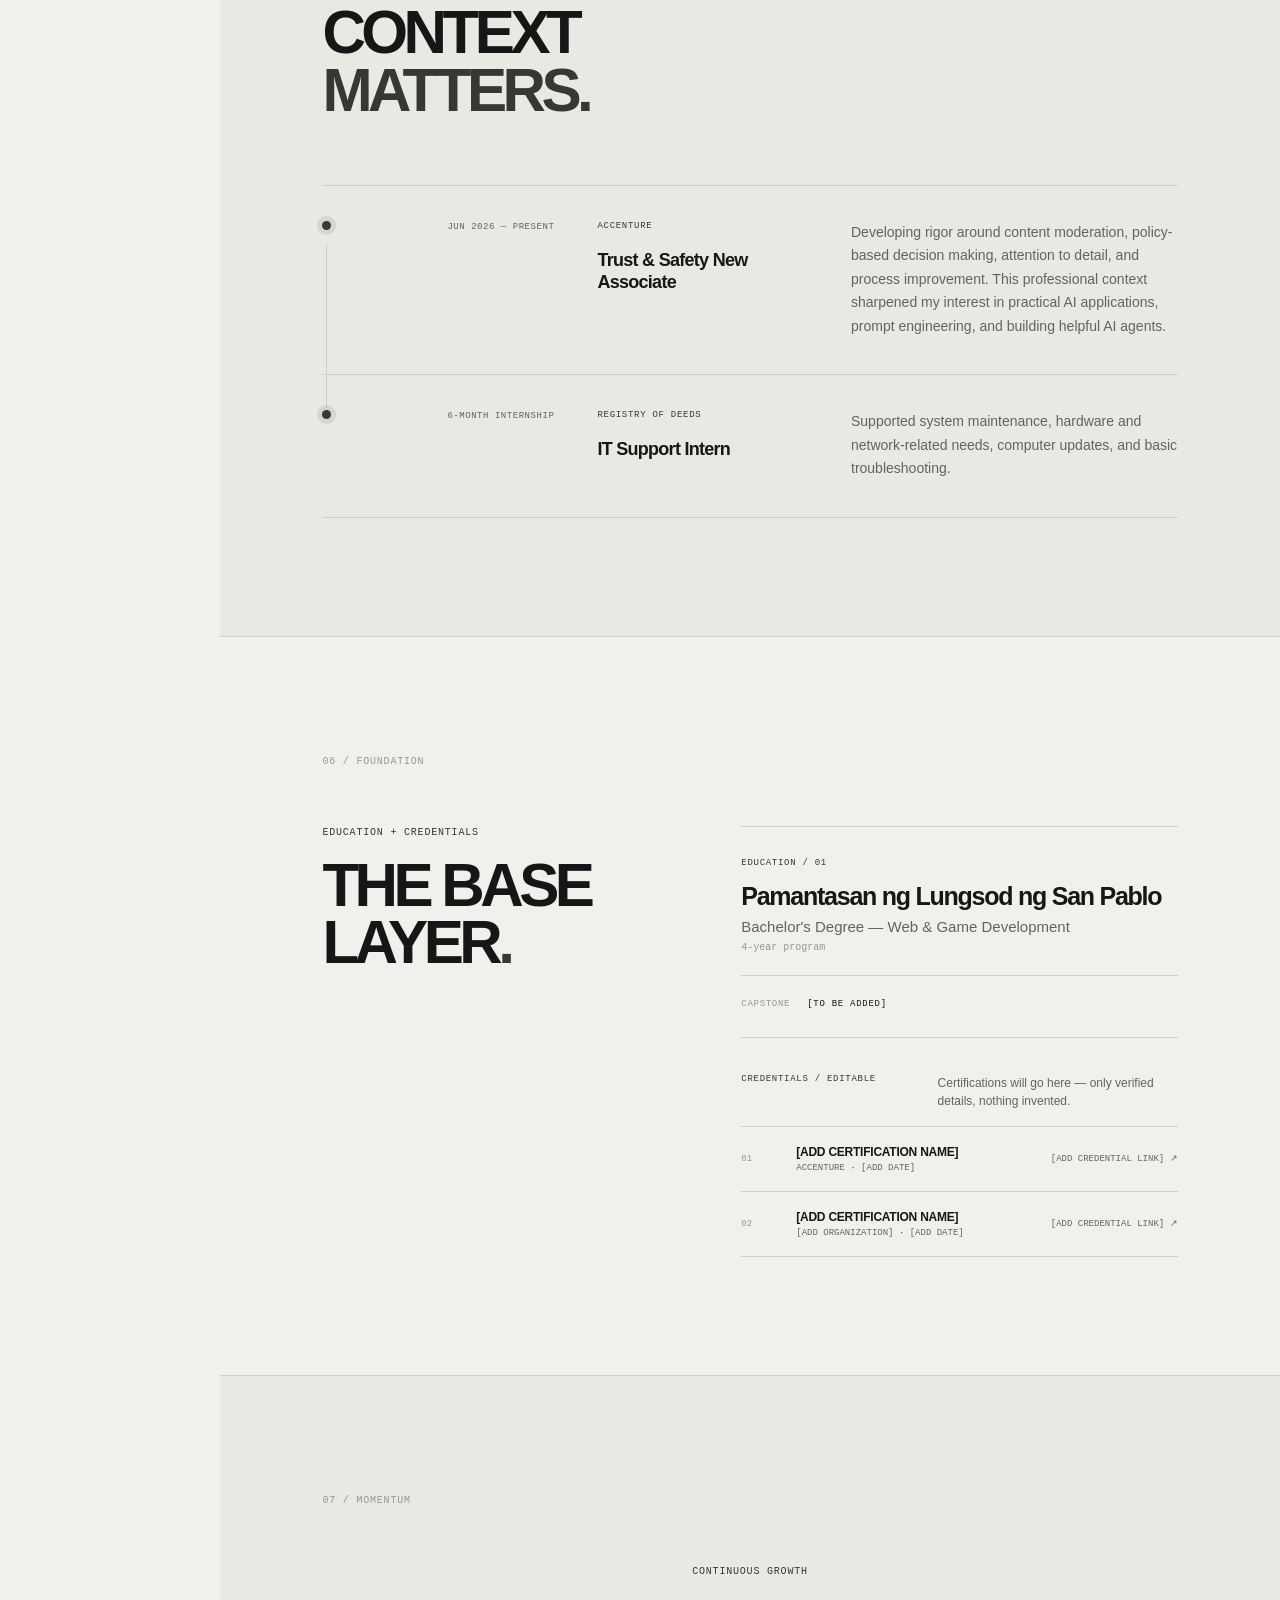
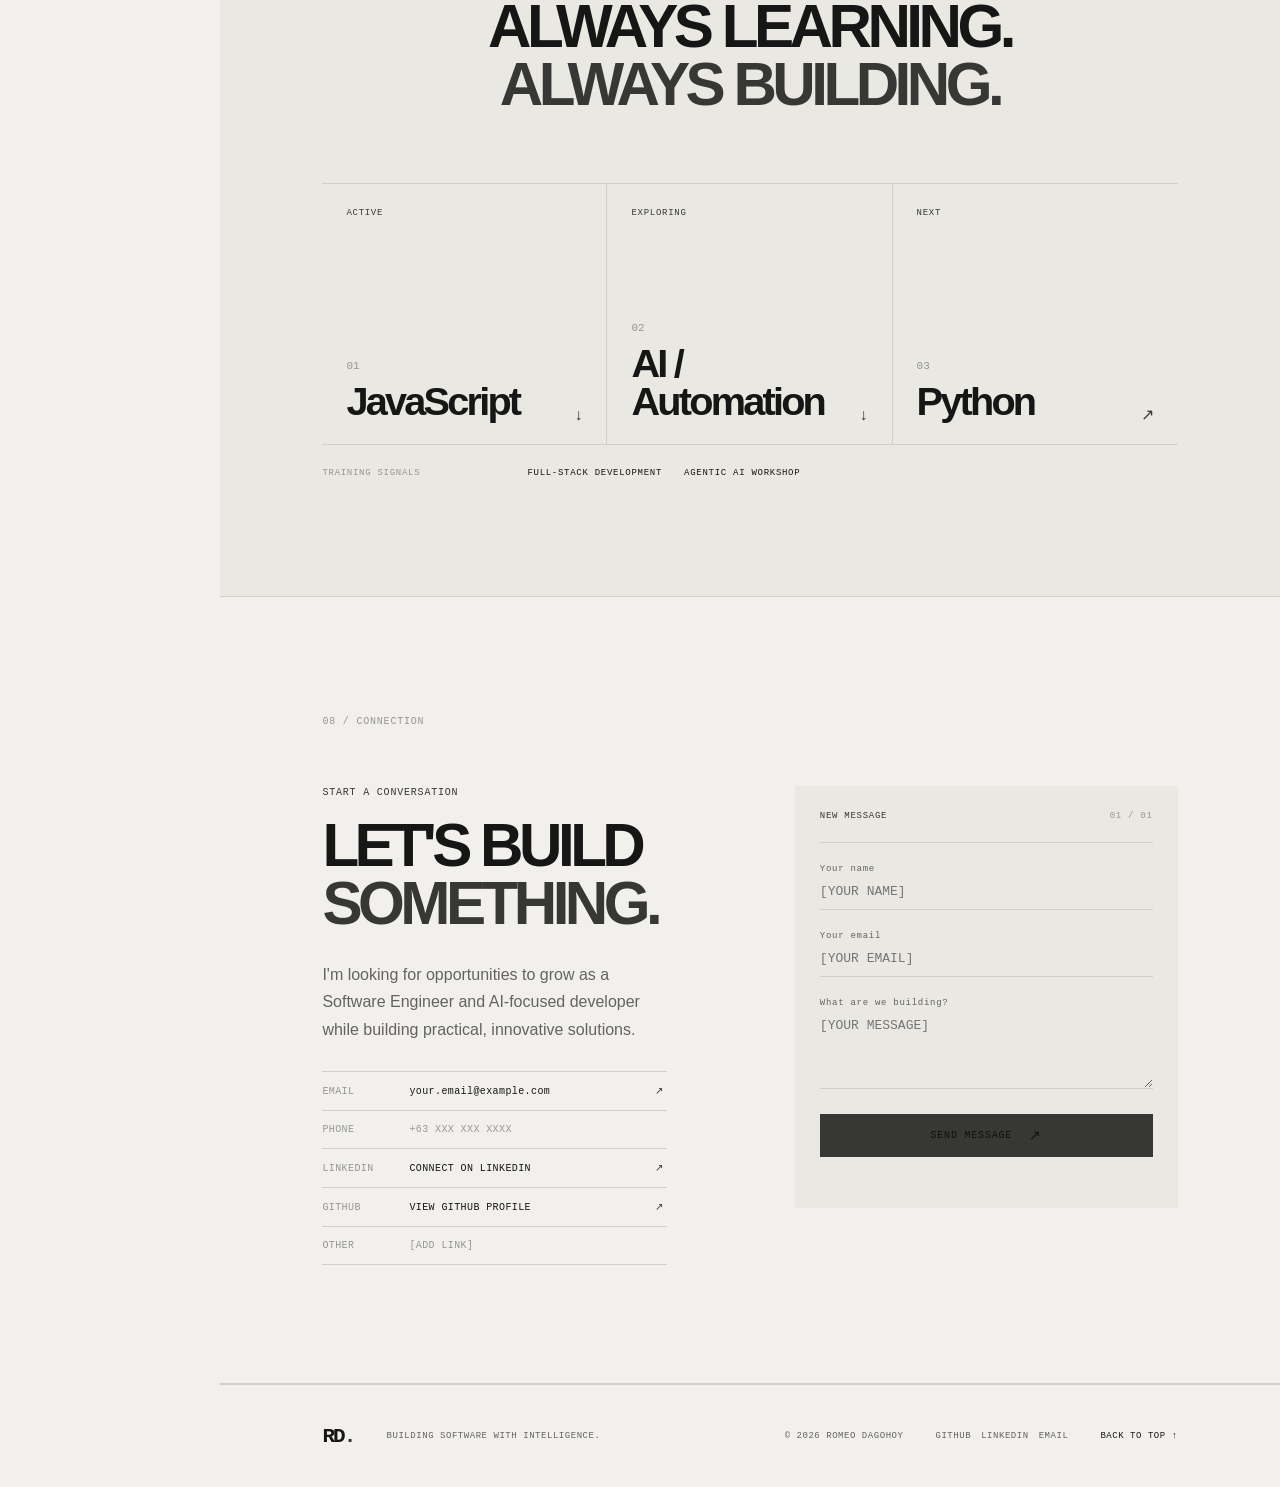
==== commit 3d2c720e: "feat: add initial portfolio structure with HTML, CSS, and JavaScript files - Created index.html for " ====
--- a/index.html
+++ b/index.html
@@ -1,73 +1,375 @@
-<!doctype html>
-<html lang="en">
-<head>
-	<meta charset="utf-8">
-	<meta name="viewport" content="width=device-width, initial-scale=1">
-	<meta name="description" content="Portfolio of Romeo Dagohoy, an aspiring full-stack developer exploring practical AI solutions.">
-	<title>Romeo Dagohoy | Building Ideas</title>
-	<link rel="stylesheet" href="style.css">
-	<script>document.documentElement.dataset.theme = localStorage.getItem('romeo-theme') || (matchMedia('(prefers-color-scheme: dark)').matches ? 'dark' : 'light');</script>
-</head>
-<body>
-	<div class="ambient-grid" aria-hidden="true"></div>
-	<div class="scan-line" aria-hidden="true"></div>
-
-	<header class="mobile-header">
-		<a class="brand" href="#home">RD<span>/</span>26</a>
-		<button class="icon-button menu-toggle" type="button" aria-label="Open navigation" aria-expanded="false"><span></span><span></span></button>
-	</header>
-
-	<aside class="rail" aria-label="Primary navigation">
-		<a class="brand rail-brand" href="#home">RD<span>/</span>26</a>
-		<nav>
-			<a class="nav-link active" href="#home"><b>01</b><span>HOME</span></a>
-			<a class="nav-link" href="#about"><b>02</b><span>ABOUT</span></a>
-			<a class="nav-link" href="#skills"><b>03</b><span>SKILLS</span></a>
-			<a class="nav-link" href="#projects"><b>04</b><span>PROJECTS</span></a>
-			<a class="nav-link" href="#journey"><b>05</b><span>JOURNEY</span></a>
-			<a class="nav-link" href="#contact"><b>06</b><span>CONTACT</span></a>
-		</nav>
-		<div class="rail-bottom">
-			<button class="theme-toggle" type="button" aria-label="Switch to dark mode"><span class="theme-dot"></span><span class="theme-label">LIGHT</span></button>
-			<div class="rail-links"><a href="https://github.com/" target="_blank" rel="noreferrer">GH</a><a href="https://www.linkedin.com/" target="_blank" rel="noreferrer">LI</a><a href="mailto:[ADD EMAIL]">@</a></div>
-		</div>
-	</aside>
-
-	<main>
-		<section class="hero section" id="home">
-			<div class="hero-copy reveal">
-				<p class="eyebrow">ASPIRING FULL-STACK DEVELOPER <span class="rule"></span> 2026</p>
-				<h1>Building Ideas.<br><em>Creating Impact.</em></h1>
-				<p class="hero-text">I build web applications, explore AI-driven solutions, and turn practical problems into useful digital experiences.</p>
-				<div class="hero-actions"><a class="button button-dark" href="#projects">Explore My Work <span>↗</span></a><a class="text-link" href="#about">About Me <span>↓</span></a></div>
-				<div class="hero-meta"><span>BASED IN THE PHILIPPINES</span><span>OPEN TO OPPORTUNITIES</span></div>
-			</div>
-			<div class="robot-stage reveal" aria-label="Minimal engineering prototype illustration" role="img">
-				<div class="blueprint-mark">[ PROTOTYPE / 001 ]<br><span>ASSEMBLY STATUS: <b>IN PROGRESS</b></span></div>
-				<div class="robot" aria-hidden="true"><div class="orbit orbit-one"></div><div class="orbit orbit-two"></div><div class="robot-head"><i class="antenna"></i><span class="eye eye-left"></span><span class="eye eye-right"></span><div class="mouth"></div></div><div class="robot-neck"></div><div class="robot-body"><div class="core"></div><i class="body-line"></i></div><div class="robot-arm arm-left"></div><div class="robot-arm arm-right"></div></div>
-				<div class="readout readout-one">CORE<br><b>ACTIVE</b></div><div class="readout readout-two">ITERATION<br><b>01 / ∞</b></div><div class="crosshair">+</div>
-			</div>
-		</section>
-
-		<section class="section split-section" id="about">
-			<div class="section-heading reveal"><p class="eyebrow">02 / PROFILE</p><h2>About<br><em>Me</em></h2></div>
-			<div class="about-content"><article class="glass about-card reveal"><p>I am an Aspiring Full-Stack Developer with a growing foundation in JavaScript and a strong interest in Artificial Intelligence.</p><p>I have experience creating an AI Agent to support real-world work processes and improve productivity.</p><p>I am seeking a development role where I can apply my skills, contribute to practical solutions, and continue growing as a Full-Stack and AI Developer.</p></article><div class="profile-list glass reveal"><p class="eyebrow">DEVELOPER PROFILE</p><div><span>FOCUS</span><b>Full-Stack Development</b></div><div><span>INTEREST</span><b>Artificial Intelligence</b></div><div><span>CURRENT GROWTH</span><b>JavaScript</b></div><div><span>APPROACH</span><b>Build → Test → Improve</b></div><div><span>GOAL</span><b>Software Engineering</b></div></div></div>
-		</section>
-
-		<section class="section" id="skills"><div class="section-top reveal"><div><p class="eyebrow">03 / TOOLKIT</p><h2>Technical<br><em>Skills</em></h2></div><p class="section-note">A growing toolkit, shaped by<br>building things that work.</p></div><div class="skill-grid"><article class="skill-card reveal"><span class="skill-number">01</span><h3>Front-End</h3><p>HTML5<br>CSS3<br>JavaScript<br>Responsive Web Development</p><small>INTERMEDIATE</small></article><article class="skill-card reveal"><span class="skill-number">02</span><h3>Development</h3><p>DOM<br>Fetch API<br>Async / Await<br>Git · GitHub</p><small>GROWING</small></article><article class="skill-card reveal"><span class="skill-number">03</span><h3>Framework / Runtime</h3><p>React.js — Basic<br>Node.js — Basic</p><small>BASIC</small></article><article class="skill-card reveal"><span class="skill-number">04</span><h3>Artificial Intelligence</h3><p>AI Agent Development<br>Prompt Engineering<br>Generative AI<br>AI-assisted Productivity</p><small>GROWING</small></article></div></section>
-
-		<section class="section capabilities" id="capabilities"><div class="section-top reveal"><div><p class="eyebrow">04 / OUTPUT</p><h2>What I<br><em>Build</em></h2></div></div><div class="capability-grid"><article class="capability reveal"><span>↳ 01</span><h3>WEB EXPERIENCES</h3><p>Responsive and structured web interfaces built with HTML, CSS, and JavaScript.</p></article><article class="capability reveal"><span>↳ 02</span><h3>PRACTICAL TOOLS</h3><p>Applications designed around real-world problems and workflow improvements.</p></article><article class="capability reveal"><span>↳ 03</span><h3>AI SOLUTIONS</h3><p>AI Agents and AI-assisted solutions that support productivity and repetitive workflows.</p></article></div></section>
-
-		<section class="section projects-section" id="projects"><div class="section-top reveal"><div><p class="eyebrow">05 / SELECTED WORK</p><h2>Selected<br><em>Work</em></h2></div><p class="section-note">A collection of projects built while learning,<br>experimenting, and solving practical problems.</p></div><div class="project-grid"><article class="project-card featured reveal" data-project="agent"><div class="project-top"><span>PROJECT 01 / <b>FEATURED PROJECT</b></span><span>↗</span></div><div><p class="project-type">ARTIFICIAL INTELLIGENCE</p><h3>AI Agent<br>Assistant</h3><p class="project-description">An AI Agent created to support real-world work processes, assist with content moderation tasks, and improve productivity.</p></div><div class="project-bottom"><span>KNOWLEDGE · INSTRUCTIONS · PROMPT DESIGN</span><button class="project-link" type="button">View Case Study <span>↗</span></button></div></article><article class="project-card reveal"><div class="project-top"><span>PROJECT 02</span><span>↗</span></div><div><p class="project-type">WEB DEVELOPMENT</p><h3>AnimePlaka</h3><p class="project-description">An anime-focused web project created to practice interface development, content organization, and front-end implementation.</p></div><div class="project-bottom"><span>HTML · CSS · JAVASCRIPT</span><a class="project-link" href="#contact">View Project <span>↗</span></a></div></article><article class="project-card reveal"><div class="project-top"><span>PROJECT 03</span><span>↗</span></div><div><p class="project-type">WEB APPLICATION</p><h3>Online Grading<br>Management System</h3><p class="project-description">A web-based academic project designed to organize grading-related information and simplify academic workflows.</p></div><div class="project-bottom"><span>ACADEMIC PROJECT</span><a class="project-link" href="#contact">View Project <span>↗</span></a></div></article><article class="project-card reveal"><div class="project-top"><span>PROJECT 04</span><span>↗</span></div><div><p class="project-type">FRONT-END PROJECT</p><h3>Tindog</h3><p class="project-description">A playful responsive web project inspired by dating applications and created to practice front-end layout and interface development.</p></div><div class="project-bottom"><span>HTML · CSS</span><a class="project-link" href="#contact">View Project <span>↗</span></a></div></article></div></section>
-
-		<section class="section journey-section" id="journey"><div class="section-top reveal"><div><p class="eyebrow">06 / PROCESS</p><h2>My Development<br><em>Journey</em></h2></div><p class="section-note">Progress is a practice, not<br>a finish line.</p></div><div class="journey-track"><div class="journey-line"><span></span></div><div class="journey-step reveal"><b>01</b><h3>IDEA</h3><p>Identify problems and explore ideas worth building.</p></div><div class="journey-step reveal"><b>02</b><h3>LEARN</h3><p>Build technical foundations through continuous learning.</p></div><div class="journey-step reveal"><b>03</b><h3>BUILD</h3><p>Turn concepts into functional applications and experiments.</p></div><div class="journey-step reveal"><b>04</b><h3>IMPROVE</h3><p>Refine solutions through testing, iteration, and feedback.</p></div><div class="journey-step reveal"><b>05</b><h3>GROW</h3><p>Continue developing toward Full-Stack and AI Engineering.</p></div></div><div class="exploring glass reveal"><div><p class="eyebrow">CURRENTLY EXPLORING</p><h3>Curiosity is<br><em>the engine.</em></h3></div><div class="tags"><span>JavaScript</span><span>Full-Stack Development</span><span>Artificial Intelligence</span><span>AI Agents</span><span>Modern Web Development</span><span>Software Engineering Practices</span></div><div class="system-readout"><div><span>SYSTEM</span><b>BUILDING</b></div><div><span>CORE</span><b>ACTIVE</b></div><div><span>AI MODULE</span><b>LEARNING</b></div><div><span>PROCESS</span><b>IMPROVING</b></div><div><span>STATUS</span><b>IN PROGRESS</b></div><strong>BUILD STATUS: CONTINUOUS</strong></div></div></section>
-
-		<section class="section contact-section" id="contact"><div class="contact-copy reveal"><p class="eyebrow">07 / NEXT STEP</p><h2>Let's Build<br><em>Something.</em></h2><p>I'm looking for an opportunity to grow, contribute, and build practical software solutions with a collaborative development team.</p><div class="hero-actions"><a class="button button-dark" href="mailto:[ADD EMAIL]">Get In Touch <span>↗</span></a><a class="text-link" href="https://github.com/" target="_blank" rel="noreferrer">View GitHub <span>↗</span></a></div></div><div class="contact-details glass reveal"><div><span>EMAIL</span><a href="mailto:[ADD EMAIL]">[ADD EMAIL]</a></div><div><span>GITHUB</span><a href="https://github.com/" target="_blank" rel="noreferrer">[ADD GITHUB URL]</a></div><div><span>LINKEDIN</span><a href="https://www.linkedin.com/" target="_blank" rel="noreferrer">[ADD LINKEDIN URL]</a></div><div><span>LOCATION</span><b>PHILIPPINES</b></div></div></section>
-		<section class="final-statement"><p>GOOD SOFTWARE STARTS WITH A GOOD IDEA.</p><h2>Let's build the next one.</h2></section>
-	</main>
-	<footer><span>© 2026 Romeo Dagohoy</span><span>Built with HTML, CSS &amp; JavaScript.</span><div><a href="https://github.com/" target="_blank" rel="noreferrer">GitHub</a><a href="https://www.linkedin.com/" target="_blank" rel="noreferrer">LinkedIn</a><a href="mailto:[ADD EMAIL]">Email</a></div></footer>
-
-	<dialog class="case-study" aria-labelledby="case-title"><button class="close-dialog" type="button" aria-label="Close case study">×</button><p class="eyebrow">PROJECT 01 / CASE STUDY</p><h2 id="case-title">AI Agent Assistant</h2><div class="case-grid"><div><span>THE PROBLEM</span><p>Repetitive work processes and content moderation tasks needed more structured support.</p></div><div><span>THE APPROACH</span><p>An AI Agent was structured around clear knowledge, instructions, prompt design, and workflow support.</p></div><div><span>THE RESULT</span><p>The concept supports productivity by making recurring work easier to organize and assist.</p></div><div><span>WHAT I LEARNED</span><p>Useful AI starts with a well-defined problem, thoughtful instructions, and continual iteration.</p></div></div></dialog>
-	<script src="script.js"></script>
-</body>
-</html>
+<!doctype html>
+<html lang="en">
+  <head>
+    <meta charset="UTF-8" />
+    <meta name="viewport" content="width=device-width, initial-scale=1.0" />
+    <meta name="theme-color" content="#111111" />
+    <meta
+      name="description"
+      content="Portfolio of Romeo Dagohoy, an aspiring Full-Stack Developer and AI Engineer focused on web development, AI automation, and practical software solutions."
+    />
+    <meta
+      property="og:title"
+      content="Romeo Dagohoy | Aspiring Full-Stack Developer & AI Engineer"
+    />
+    <meta
+      property="og:description"
+      content="Building software with intelligence — web development, AI automation, and practical software solutions."
+    />
+    <meta property="og:type" content="website" />
+    <meta name="twitter:card" content="summary" />
+    <title>
+      Romeo Dagohoy | Aspiring Full-Stack Developer &amp; AI Engineer
+    </title>
+    <meta property="og:image" content="assets/images/profile.jpg" />
+    <link
+      rel="icon"
+      href="data:image/svg+xml,%3Csvg xmlns='http://www.w3.org/2000/svg' viewBox='0 0 64 64'%3E%3Crect width='64' height='64' fill='%23111111'/%3E%3Ctext x='8' y='43' fill='%23d2d2cc' font-family='Arial' font-weight='700' font-size='29'%3ERD.%3C/text%3E%3C/svg%3E"
+    />
+    <link rel="stylesheet" href="css/style.css" />
+  </head>
+  <body>
+    <a class="skip-link" href="#main-content">Skip to content</a>
+
+    <aside class="sidebar" aria-label="Primary navigation">
+      <div class="sidebar-top">
+        <a class="brand" href="#home" aria-label="RD home"
+          >RD<span class="brand-mark">.</span></a
+        >
+        <div
+          class="portrait profile-placeholder"
+          id="profile-image"
+          role="img"
+          aria-label="Romeo Dagohoy's profile photo. An RD monogram is shown until assets/images/profile.jpg is added."
+        >
+          <img
+            id="profile-photo"
+            src="assets/images/profile.jpg"
+            alt="Romeo Dagohoy"
+          />
+          <span>RD</span>
+        </div>
+        <p class="profile-note">
+          Aspiring<br />Software Engineer<br />AI Engineer
+        </p>
+      </div>
+      <nav class="desktop-nav" id="desktop-nav"></nav>
+      <div class="sidebar-bottom">
+        <div class="social-links" id="social-links"></div>
+        <button
+          class="theme-toggle"
+          id="theme-toggle"
+          type="button"
+          aria-label="Switch to light theme"
+          aria-pressed="false"
+        >
+          <span class="theme-toggle__sun" aria-hidden="true">☼</span>
+          <span class="theme-toggle__label">LIGHT MODE</span>
+          <span class="theme-toggle__orb" aria-hidden="true"></span>
+        </button>
+      </div>
+    </aside>
+
+    <header class="mobile-header">
+      <a class="brand" href="#home" aria-label="RD home"
+        >RD<span class="brand-mark">.</span></a
+      >
+      <div class="mobile-header-actions">
+        <button
+          class="mobile-theme"
+          id="mobile-theme-toggle"
+          type="button"
+          aria-label="Switch theme"
+        >
+          ☼
+        </button>
+        <button
+          class="menu-toggle"
+          id="menu-toggle"
+          type="button"
+          aria-expanded="false"
+          aria-controls="mobile-menu"
+        >
+          <span class="sr-only">Open menu</span><i></i><i></i>
+        </button>
+      </div>
+      <nav
+        class="mobile-menu"
+        id="mobile-menu"
+        aria-label="Mobile navigation"
+      ></nav>
+    </header>
+
+    <main id="main-content">
+      <section class="hero section" id="home" data-nav="HOME">
+        <div class="grid-noise" aria-hidden="true"></div>
+        <div class="section-index hero-index">00 / RD BUILD SYSTEM</div>
+        <div class="hero-layout">
+          <div class="hero-copy">
+            <p class="eyebrow">
+              <span class="live-dot"></span> OPEN TO SOFTWARE ENGINEERING &amp;
+              AI OPPORTUNITIES
+            </p>
+            <h1 class="hero-title">
+              <span>BUILDING</span><span>SOFTWARE</span><span>WITH</span
+              ><span class="accent-text"
+                >INTELLIGENCE<span class="title-dot">.</span></span
+              >
+            </h1>
+            <div class="hero-bottom">
+              <p class="hero-subtitle">
+                Full-Stack Development <em>×</em> AI &amp; Automation
+              </p>
+              <p class="hero-intro">
+                A curious builder learning in public, one useful system at a
+                time.
+              </p>
+            </div>
+            <div class="hero-actions" id="hero-actions"></div>
+          </div>
+          <div class="status-panel reveal" aria-label="Current build status">
+            <div class="panel-header">
+              <span>RD / BUILD STATE</span><span class="panel-pulse">LIVE</span>
+            </div>
+            <div class="status-rows" id="status-rows"></div>
+            <div class="panel-status">
+              <span>STATUS</span><strong>ALWAYS LEARNING</strong>
+            </div>
+          </div>
+        </div>
+        <a class="scroll-cue" href="#about"
+          ><span>SCROLL TO EXPLORE</span><i aria-hidden="true"></i
+        ></a>
+      </section>
+
+      <section
+        class="build-state section section--inset"
+        aria-labelledby="build-state-heading"
+      >
+        <div class="section-index">01 / THE METHOD</div>
+        <div class="build-state__top reveal">
+          <div>
+            <p class="eyebrow">SIGNATURE INTERACTION</p>
+            <h2 id="build-state-heading">
+              FROM CURIOSITY<br />TO <span>CAPABILITY.</span>
+            </h2>
+          </div>
+          <p>
+            Each project is a chance to make an idea more useful, learn what
+            breaks, and build again with more intention.
+          </p>
+        </div>
+        <button
+          class="build-machine reveal"
+          id="build-machine"
+          type="button"
+          aria-label="Advance the build state. Current state: Learn"
+        >
+          <span class="machine-prompt">RD@BUILD:~$</span>
+          <span class="machine-states" id="machine-states"></span>
+          <span class="machine-hint">CLICK TO ADVANCE <b>↗</b></span>
+        </button>
+      </section>
+
+      <section
+        class="about section"
+        id="about"
+        data-nav="ABOUT"
+        aria-labelledby="about-heading"
+      >
+        <div class="section-index">02 / ORIGIN</div>
+        <div class="about-grid">
+          <h2 id="about-heading" class="reveal">
+            A CURIOUS BUILDER<br />WHO LEARNS <span>BY CREATING.</span>
+          </h2>
+          <div class="about-copy reveal">
+            <p>
+              I became interested in software development after seeing how
+              experienced engineers turn code into useful websites and
+              applications. That possibility stuck with me.
+            </p>
+            <p>
+              Now I build web experiences, explore AI agents, and look for ways
+              automation can make work clearer and more efficient. I am working
+              toward becoming a highly skilled Full-Stack Developer who creates
+              practical, intelligent solutions.
+            </p>
+            <div class="traits" id="traits"></div>
+          </div>
+        </div>
+        <div class="interest-strip reveal">
+          <span>PERSONAL SIGNALS</span
+          ><span>TRAVEL / CURIOSITY + EXPLORATION</span
+          ><span>ANIME / CREATIVITY + IMAGINATION</span>
+        </div>
+      </section>
+
+      <section
+        class="skills section section--inset"
+        id="skills"
+        data-nav="SKILLS"
+        aria-labelledby="skills-heading"
+      >
+        <div class="section-index">03 / TOOLKIT</div>
+        <div class="section-heading reveal">
+          <div>
+            <p class="eyebrow">CURRENT CAPABILITIES</p>
+            <h2 id="skills-heading">
+              TOOLS FOR<br /><span>MAKING THINGS.</span>
+            </h2>
+          </div>
+          <p>
+            No inflated metrics. Just an honest snapshot of what I am using,
+            learning, and growing into.
+          </p>
+        </div>
+        <div class="skills-layout">
+          <div class="skill-list reveal" id="skill-list"></div>
+          <div class="learning-panel reveal">
+            <span class="panel-label">IN THE QUEUE / 2026</span>
+            <h3>Currently<br />learning<span>.</span></h3>
+            <div id="learning-list"></div>
+            <p>Growth is part of the system.</p>
+          </div>
+        </div>
+      </section>
+
+      <section
+        class="projects section"
+        id="projects"
+        data-nav="PROJECTS"
+        aria-labelledby="projects-heading"
+      >
+        <div class="section-index">04 / SELECTED BUILDS</div>
+        <div class="section-heading reveal">
+          <div>
+            <p class="eyebrow">PRACTICAL EXPLORATION</p>
+            <h2 id="projects-heading">BUILT TO<br /><span>LEARN.</span></h2>
+          </div>
+          <p>
+            Projects are where the learning becomes tangible — shaping ideas
+            into interfaces, workflows, and more useful systems.
+          </p>
+        </div>
+        <div id="project-list"></div>
+      </section>
+
+      <section
+        class="experience section section--inset"
+        id="experience"
+        data-nav="EXPERIENCE"
+        aria-labelledby="experience-heading"
+      >
+        <div class="section-index">05 / PRACTICE</div>
+        <div class="section-heading reveal">
+          <div>
+            <p class="eyebrow">EXPERIENCE</p>
+            <h2 id="experience-heading">CONTEXT<br /><span>MATTERS.</span></h2>
+          </div>
+        </div>
+        <div class="timeline" id="experience-list"></div>
+      </section>
+
+      <section
+        class="education section"
+        id="education"
+        data-nav="EDUCATION"
+        aria-labelledby="education-heading"
+      >
+        <div class="section-index">06 / FOUNDATION</div>
+        <div class="education-layout">
+          <div class="reveal">
+            <p class="eyebrow">EDUCATION + CREDENTIALS</p>
+            <h2 id="education-heading">THE BASE<br />LAYER<span>.</span></h2>
+          </div>
+          <div class="education-content reveal" id="education-content"></div>
+        </div>
+      </section>
+
+      <section
+        class="learning section section--inset"
+        id="learning"
+        data-nav="LEARNING"
+        aria-labelledby="learning-heading"
+      >
+        <div class="section-index">07 / MOMENTUM</div>
+        <div class="learning-head reveal">
+          <p class="eyebrow">CONTINUOUS GROWTH</p>
+          <h2 id="learning-heading">
+            ALWAYS LEARNING.<br /><span>ALWAYS BUILDING.</span>
+          </h2>
+        </div>
+        <div class="learning-track reveal" id="learning-track"></div>
+        <div class="training reveal">
+          <span>TRAINING SIGNALS</span>
+          <div>
+            <strong>FULL-STACK DEVELOPMENT</strong
+            ><strong>AGENTIC AI WORKSHOP</strong>
+          </div>
+        </div>
+      </section>
+
+      <section
+        class="contact section"
+        id="contact"
+        data-nav="CONTACT"
+        aria-labelledby="contact-heading"
+      >
+        <div class="section-index">08 / CONNECTION</div>
+        <div class="contact-grid">
+          <div class="contact-copy reveal">
+            <p class="eyebrow">START A CONVERSATION</p>
+            <h2 id="contact-heading">
+              LET'S BUILD<br /><span>SOMETHING.</span>
+            </h2>
+            <p>
+              I'm looking for opportunities to grow as a Software Engineer and
+              AI-focused developer while building practical, innovative
+              solutions.
+            </p>
+            <div class="contact-details" id="contact-details"></div>
+          </div>
+          <form class="contact-form reveal" id="contact-form">
+            <div class="form-header">
+              <span>NEW MESSAGE</span><span>01 / 01</span>
+            </div>
+            <label
+              >Your name<input
+                name="name"
+                autocomplete="name"
+                placeholder="[YOUR NAME]"
+                required /></label
+            ><label
+              >Your email<input
+                name="email"
+                type="email"
+                autocomplete="email"
+                placeholder="[YOUR EMAIL]"
+                required /></label
+            ><label
+              >What are we building?<textarea
+                name="message"
+                rows="4"
+                placeholder="[YOUR MESSAGE]"
+                required
+              ></textarea></label
+            ><button class="button button--solid" type="submit">
+              SEND MESSAGE <span>↗</span>
+            </button>
+            <p class="form-message" id="form-message" aria-live="polite"></p>
+          </form>
+        </div>
+      </section>
+    </main>
+
+    <footer>
+      <a class="brand" href="#home">RD<span class="brand-mark">.</span></a>
+      <p>BUILDING SOFTWARE WITH INTELLIGENCE.</p>
+      <p>© 2026 ROMEO DAGOHOY</p>
+      <div class="footer-links" id="footer-links"></div>
+      <a class="back-top" href="#home">BACK TO TOP ↑</a>
+    </footer>
+    <script src="js/data.js"></script>
+    <script src="js/script.js"></script>
+  </body>
+</html>
--- a/css/style.css
+++ b/css/style.css
@@ -0,0 +1,1784 @@
+:root {
+  --bg: #111111;
+  --surface: #171717;
+  --surface-alt: #1d1d1d;
+  --text: #f2f2f0;
+  --muted: #989896;
+  --faint: #5e5e5b;
+  --line: #2c2c2a;
+  --accent: #d2d2cc;
+  --accent-dim: rgba(210, 210, 204, 0.12);
+  --sidebar: 220px;
+  --sans: Inter, Arial, Helvetica, sans-serif;
+  --mono: "SFMono-Regular", Consolas, "Liberation Mono", monospace;
+  color-scheme: dark;
+}
+:root[data-theme="light"] {
+  --bg: #f1f0ec;
+  --surface: #e9e8e2;
+  --surface-alt: #e1e0da;
+  --text: #161616;
+  --muted: #636360;
+  --faint: #969693;
+  --line: #d0cfca;
+  --accent: #373735;
+  --accent-dim: rgba(55, 55, 53, 0.1);
+  color-scheme: light;
+}
+* {
+  box-sizing: border-box;
+}
+html {
+  scroll-behavior: smooth;
+}
+body {
+  margin: 0;
+  background: var(--bg);
+  color: var(--text);
+  font-family: var(--sans);
+  transition:
+    background 0.35s,
+    color 0.35s;
+}
+body.menu-open {
+  overflow: hidden;
+}
+a {
+  color: inherit;
+  text-decoration: none;
+}
+button,
+input,
+textarea {
+  font: inherit;
+}
+button {
+  color: inherit;
+}
+::selection {
+  background: var(--accent);
+  color: #071111;
+}
+.sr-only {
+  position: absolute;
+  width: 1px;
+  height: 1px;
+  padding: 0;
+  margin: -1px;
+  overflow: hidden;
+  clip: rect(0, 0, 0, 0);
+  white-space: nowrap;
+  border: 0;
+}
+.skip-link {
+  position: fixed;
+  left: 16px;
+  top: -55px;
+  padding: 10px;
+  background: var(--accent);
+  color: #071111;
+  z-index: 99;
+  font-family: var(--mono);
+  font-size: 12px;
+}
+.skip-link:focus {
+  top: 16px;
+}
+.sidebar {
+  position: fixed;
+  z-index: 20;
+  inset: 0 auto 0 0;
+  width: var(--sidebar);
+  padding: 31px 25px 25px;
+  border-right: 1px solid var(--line);
+  background: var(--bg);
+  display: flex;
+  flex-direction: column;
+  justify-content: space-between;
+}
+.brand {
+  display: inline-flex;
+  align-items: baseline;
+  font-size: 27px;
+  font-weight: 800;
+  letter-spacing: -0.09em;
+  line-height: 1;
+}
+.brand-mark,
+.title-dot,
+h2 span,
+h3 span {
+  color: var(--accent);
+}
+.sidebar-top {
+  display: grid;
+  gap: 20px;
+}
+.sidebar-top .brand {
+  justify-self: center;
+}
+.portrait {
+  width: 68px;
+  height: 68px;
+  border: 1px solid var(--accent);
+  border-radius: 50%;
+  justify-self: center;
+  position: relative;
+  display: grid;
+  place-items: center;
+  isolation: isolate;
+  overflow: hidden;
+}
+.portrait::before,
+.portrait::after {
+  content: "";
+  position: absolute;
+  border: 1px solid var(--line);
+  border-radius: 50%;
+  width: 86px;
+  height: 46px;
+  z-index: -1;
+}
+.portrait::after {
+  transform: rotate(90deg);
+}
+.portrait span {
+  font-family: var(--mono);
+  font-size: 15px;
+  letter-spacing: -0.1em;
+}
+.profile-note,
+.section-index,
+.eyebrow,
+.panel-label {
+  margin: 0;
+  font: 10px/1.3 var(--mono);
+  letter-spacing: 0.08em;
+  color: var(--muted);
+}
+.profile-note {
+  text-align: center;
+}
+.profile-note span {
+  color: var(--accent);
+}
+.desktop-nav {
+  display: grid;
+  gap: 3px;
+  margin: auto 0;
+}
+.desktop-nav a {
+  display: flex;
+  gap: 12px;
+  align-items: center;
+  padding: 7px 0;
+  font: 11px var(--mono);
+  letter-spacing: 0.08em;
+  color: var(--muted);
+  transition: color 0.2s;
+}
+.desktop-nav a span {
+  color: var(--faint);
+  font-size: 9px;
+}
+.desktop-nav a:hover,
+.desktop-nav a.is-active {
+  color: var(--text);
+}
+.desktop-nav a.is-active span {
+  color: var(--accent);
+}
+.sidebar-bottom {
+  display: grid;
+  gap: 24px;
+}
+.social-links {
+  display: grid;
+  gap: 8px;
+}
+.social-links a,
+.placeholder-link {
+  font: 10px var(--mono);
+  letter-spacing: 0.08em;
+  color: var(--muted);
+}
+.social-links a:hover {
+  color: var(--accent);
+}
+.social-links span:not(.placeholder-link) {
+  color: var(--accent);
+}
+.placeholder-link {
+  opacity: 0.7;
+  cursor: help;
+}
+.theme-toggle {
+  border: 1px solid var(--line);
+  background: transparent;
+  height: 37px;
+  padding: 0 9px;
+  display: flex;
+  align-items: center;
+  gap: 7px;
+  cursor: pointer;
+  font: 9px var(--mono);
+  letter-spacing: 0.07em;
+  transition: border-color 0.2s;
+}
+.theme-toggle:hover {
+  border-color: var(--accent);
+}
+.theme-toggle__sun {
+  color: var(--accent);
+  font-size: 15px;
+}
+.theme-toggle__orb {
+  width: 6px;
+  height: 6px;
+  border-radius: 50%;
+  background: var(--accent);
+  margin-left: auto;
+}
+.mobile-header {
+  display: none;
+}
+main {
+  margin-left: var(--sidebar);
+  overflow: hidden;
+}
+.section {
+  padding: 118px clamp(30px, 8vw, 140px);
+  position: relative;
+  border-bottom: 1px solid var(--line);
+}
+.section--inset {
+  background: var(--surface);
+}
+.section-index {
+  color: var(--faint);
+  margin-bottom: 58px;
+}
+.eyebrow {
+  color: var(--accent);
+  margin-bottom: 18px;
+}
+.live-dot {
+  display: inline-block;
+  width: 6px;
+  height: 6px;
+  background: var(--accent);
+  border-radius: 50%;
+  margin-right: 8px;
+  box-shadow: 0 0 0 4px var(--accent-dim);
+  animation: pulse 2s infinite;
+}
+.hero {
+  min-height: 100vh;
+  display: flex;
+  flex-direction: column;
+  padding-top: 31px;
+}
+.hero-index {
+  margin-bottom: auto;
+}
+.grid-noise {
+  position: absolute;
+  inset: 0;
+  pointer-events: none;
+  opacity: 0.32;
+  background-image:
+    linear-gradient(var(--line) 1px, transparent 1px),
+    linear-gradient(90deg, var(--line) 1px, transparent 1px);
+  background-size: 72px 72px;
+  mask-image: linear-gradient(to bottom, black, transparent 70%);
+}
+.hero-layout {
+  max-width: 1180px;
+  width: 100%;
+  margin: auto 0;
+  display: grid;
+  grid-template-columns: minmax(0, 1fr) 285px;
+  gap: 5vw;
+  align-items: end;
+  position: relative;
+}
+.hero-copy {
+  max-width: 820px;
+}
+.hero-title {
+  margin: 20px 0 34px;
+  font-size: clamp(46px, 7vw, 108px);
+  line-height: 0.91;
+  letter-spacing: -0.08em;
+  font-weight: 800;
+}
+.hero-title span {
+  display: block;
+  animation: title-rise 0.8s both;
+}
+.hero-title span:nth-child(2) {
+  animation-delay: 0.07s;
+}
+.hero-title span:nth-child(3) {
+  animation-delay: 0.14s;
+}
+.hero-title span:nth-child(4) {
+  animation-delay: 0.21s;
+}
+.accent-text {
+  color: var(--accent);
+}
+.title-dot {
+  color: var(--text);
+}
+.hero-bottom {
+  display: flex;
+  gap: 42px;
+  align-items: flex-start;
+  border-top: 1px solid var(--line);
+  padding-top: 16px;
+  max-width: 640px;
+}
+.hero-subtitle {
+  margin: 0;
+  font-size: 14px;
+  font-weight: 700;
+  line-height: 1.55;
+}
+.hero-subtitle em {
+  color: var(--accent);
+  font-style: normal;
+  padding: 0 5px;
+}
+.hero-intro {
+  margin: 0;
+  color: var(--muted);
+  font-size: 13px;
+  line-height: 1.6;
+  max-width: 250px;
+}
+.hero-actions {
+  display: flex;
+  gap: 10px;
+  align-items: center;
+  margin-top: 31px;
+}
+.button {
+  display: inline-flex;
+  align-items: center;
+  justify-content: center;
+  gap: 17px;
+  min-height: 43px;
+  padding: 0 15px;
+  border: 1px solid var(--text);
+  font: 10px var(--mono);
+  letter-spacing: 0.08em;
+  transition:
+    transform 0.2s,
+    background 0.2s,
+    color 0.2s,
+    border 0.2s;
+}
+.button:hover {
+  transform: translate(-2px, -2px);
+}
+.button span {
+  color: var(--accent);
+  font-size: 14px;
+}
+.button--solid {
+  color: #08201f;
+  background: var(--accent);
+  border-color: var(--accent);
+}
+.button--solid span {
+  color: #08201f;
+}
+.button--outline {
+  border-color: var(--line);
+}
+.button--outline:hover {
+  border-color: var(--accent);
+}
+.button--disabled {
+  opacity: 0.55;
+  cursor: help;
+}
+.resume-status {
+  font: 10px var(--mono);
+  letter-spacing: 0.07em;
+  color: var(--muted);
+  border-bottom: 1px dashed var(--faint);
+  cursor: help;
+}
+.status-panel {
+  border: 1px solid var(--line);
+  background: color-mix(in srgb, var(--bg) 86%, transparent);
+  backdrop-filter: blur(6px);
+}
+.panel-header,
+.panel-status {
+  padding: 14px 15px;
+  display: flex;
+  justify-content: space-between;
+  font: 9px var(--mono);
+  letter-spacing: 0.08em;
+  border-bottom: 1px solid var(--line);
+}
+.panel-pulse {
+  color: var(--accent);
+}
+.status-row {
+  padding: 14px 15px;
+  display: flex;
+  align-items: center;
+  justify-content: space-between;
+  border-bottom: 1px solid var(--line);
+  font: 10px var(--mono);
+  letter-spacing: 0.06em;
+}
+.status-symbol {
+  width: 8px;
+  height: 8px;
+  border: 1px solid var(--accent);
+  border-radius: 50%;
+}
+.status-symbol--complete {
+  background: var(--accent);
+  box-shadow: 0 0 10px var(--accent);
+}
+.status-symbol--partial {
+  border-width: 3px;
+  border-left-color: transparent;
+  transform: rotate(-45deg);
+}
+.status-symbol--queued {
+  border-color: var(--muted);
+}
+.panel-status {
+  border: 0;
+  display: grid;
+  gap: 7px;
+  color: var(--muted);
+}
+.panel-status strong {
+  color: var(--text);
+  font-weight: 500;
+}
+.scroll-cue {
+  display: flex;
+  align-items: center;
+  gap: 11px;
+  margin-top: auto;
+  position: relative;
+  font: 9px var(--mono);
+  letter-spacing: 0.08em;
+  color: var(--muted);
+}
+.scroll-cue i {
+  width: 26px;
+  height: 1px;
+  background: var(--accent);
+  position: relative;
+}
+.scroll-cue i::after {
+  content: "";
+  position: absolute;
+  right: 0;
+  top: -2px;
+  border: 3px solid transparent;
+  border-left-color: var(--accent);
+}
+.build-state__top,
+.section-heading {
+  display: flex;
+  align-items: flex-end;
+  justify-content: space-between;
+  gap: 40px;
+  margin-bottom: 65px;
+}
+.build-state__top h2,
+.section-heading h2,
+.about h2,
+.education h2,
+.learning h2,
+.contact h2 {
+  margin: 0;
+  font-size: clamp(35px, 4.7vw, 68px);
+  line-height: 0.96;
+  letter-spacing: -0.075em;
+}
+.build-state__top > p,
+.section-heading > p {
+  max-width: 305px;
+  margin: 0 0 5px;
+  color: var(--muted);
+  font-size: 14px;
+  line-height: 1.65;
+}
+.build-machine {
+  width: 100%;
+  border: 1px solid var(--line);
+  background: var(--bg);
+  padding: clamp(24px, 5vw, 60px);
+  text-align: left;
+  cursor: pointer;
+  position: relative;
+  overflow: hidden;
+  transition: border-color 0.25s;
+}
+.build-machine:hover {
+  border-color: var(--accent);
+}
+.machine-prompt,
+.machine-hint {
+  display: block;
+  font: 10px var(--mono);
+  letter-spacing: 0.08em;
+  color: var(--muted);
+}
+.machine-states {
+  display: flex;
+  align-items: center;
+  gap: clamp(7px, 2vw, 23px);
+  padding: 45px 0 34px;
+}
+.machine-states span {
+  font-size: clamp(24px, 4.3vw, 64px);
+  font-weight: 800;
+  letter-spacing: -0.07em;
+  color: var(--faint);
+  transition:
+    color 0.35s,
+    transform 0.35s;
+}
+.machine-states span.is-active {
+  color: var(--accent);
+  transform: translateY(-5px);
+}
+.machine-states span.is-done {
+  color: var(--text);
+}
+.machine-states i {
+  color: var(--accent);
+  font-style: normal;
+}
+.machine-hint b {
+  color: var(--accent);
+  font-size: 15px;
+  float: right;
+}
+.about-grid {
+  display: grid;
+  grid-template-columns: 1.2fr 0.8fr;
+  gap: 10vw;
+  align-items: start;
+}
+.about-copy {
+  padding-top: 8px;
+}
+.about-copy > p {
+  margin: 0 0 18px;
+  font-size: 16px;
+  line-height: 1.75;
+  color: var(--muted);
+}
+.about-copy > p:first-child {
+  color: var(--text);
+}
+.traits {
+  display: flex;
+  flex-wrap: wrap;
+  gap: 8px;
+  margin-top: 35px;
+}
+.traits span {
+  padding: 8px 9px;
+  border: 1px solid var(--line);
+  font: 9px var(--mono);
+  letter-spacing: 0.07em;
+}
+.traits i {
+  color: var(--accent);
+  font-style: normal;
+  margin-right: 5px;
+}
+.interest-strip {
+  border-top: 1px solid var(--line);
+  border-bottom: 1px solid var(--line);
+  margin-top: 98px;
+  padding: 16px 0;
+  display: flex;
+  gap: clamp(25px, 6vw, 90px);
+  font: 9px var(--mono);
+  letter-spacing: 0.08em;
+  color: var(--muted);
+}
+.interest-strip span:first-child {
+  color: var(--accent);
+}
+.skills-layout {
+  display: grid;
+  grid-template-columns: minmax(0, 1fr) minmax(250px, 0.62fr);
+  gap: 24px;
+}
+.skill-list {
+  border-top: 1px solid var(--line);
+}
+.skill-list__header,
+.skill-row {
+  display: grid;
+  grid-template-columns: 1fr 130px;
+  gap: 15px;
+  align-items: center;
+  border-bottom: 1px solid var(--line);
+  padding: 14px 0;
+}
+.skill-list__header {
+  font: 9px var(--mono);
+  letter-spacing: 0.08em;
+  color: var(--faint);
+}
+.skill-row > span {
+  display: flex;
+  gap: 12px;
+  font-size: 13px;
+  font-weight: 700;
+}
+.skill-row i {
+  font: 9px var(--mono);
+  font-style: normal;
+  color: var(--faint);
+  padding-top: 3px;
+}
+.skill-row b {
+  justify-self: start;
+  font: 9px var(--mono);
+  letter-spacing: 0.08em;
+  color: var(--accent);
+}
+.learning-panel {
+  background: var(--bg);
+  padding: 30px;
+  display: flex;
+  flex-direction: column;
+  min-height: 412px;
+}
+.learning-panel h3 {
+  margin: 38px 0 23px;
+  font-size: clamp(29px, 3vw, 44px);
+  letter-spacing: -0.07em;
+  line-height: 0.95;
+}
+.learning-panel h3 span {
+  color: var(--accent);
+}
+.learning-panel > div {
+  border-top: 1px solid var(--line);
+}
+.learning-panel > div div {
+  display: grid;
+  grid-template-columns: 31px 1fr 12px;
+  align-items: center;
+  padding: 14px 0;
+  border-bottom: 1px solid var(--line);
+  font: 11px var(--mono);
+  letter-spacing: 0.03em;
+}
+.learning-panel > div span {
+  color: var(--faint);
+  font-size: 9px;
+}
+.learning-panel > div i {
+  font-style: normal;
+  color: var(--accent);
+}
+.learning-panel > p {
+  margin: auto 0 0;
+  color: var(--muted);
+  font: 11px var(--mono);
+}
+.projects .section-heading {
+  margin-bottom: 48px;
+}
+.project {
+  border-top: 1px solid var(--line);
+}
+.project--featured {
+  background: var(--surface-alt);
+  padding: 0 clamp(20px, 4vw, 48px) 40px;
+}
+.project-bar {
+  min-height: 50px;
+  border-bottom: 1px solid var(--line);
+  display: flex;
+  justify-content: space-between;
+  align-items: center;
+  gap: 20px;
+  color: var(--muted);
+  font: 9px var(--mono);
+  letter-spacing: 0.08em;
+}
+.featured-grid {
+  display: grid;
+  grid-template-columns: 1.05fr 0.95fr;
+  gap: 50px;
+  padding: 54px 0 43px;
+}
+.project h3 {
+  margin: 0;
+  font-size: clamp(38px, 5.4vw, 77px);
+  line-height: 0.9;
+  letter-spacing: -0.09em;
+}
+.project-subtitle {
+  margin: 13px 0 21px;
+  font-size: 14px;
+  font-weight: 700;
+}
+.project-description {
+  color: var(--muted);
+  font-size: 14px;
+  line-height: 1.72;
+  max-width: 540px;
+}
+.tag-list {
+  display: flex;
+  gap: 6px;
+  flex-wrap: wrap;
+}
+.tag-list span {
+  border: 1px solid var(--line);
+  padding: 6px 7px;
+  font: 8px var(--mono);
+  letter-spacing: 0.07em;
+  color: var(--muted);
+}
+.featured-meta {
+  display: grid;
+  grid-template-columns: 1fr 1fr;
+  gap: 23px;
+  margin-top: 36px;
+}
+.featured-meta div {
+  display: grid;
+  gap: 9px;
+}
+.featured-meta span,
+.learned > span {
+  font: 9px var(--mono);
+  letter-spacing: 0.08em;
+  color: var(--faint);
+}
+.featured-meta b {
+  font: 11px/1.55 var(--mono);
+  font-weight: 400;
+  color: var(--text);
+}
+.agent-console {
+  border: 1px solid var(--line);
+  background: var(--bg);
+  padding: 0 21px;
+  align-self: stretch;
+}
+.agent-console__head {
+  display: flex;
+  justify-content: space-between;
+  gap: 10px;
+  padding: 14px 0;
+  border-bottom: 1px solid var(--line);
+  font: 8px var(--mono);
+  letter-spacing: 0.06em;
+  color: var(--muted);
+}
+.agent-console__head i {
+  color: var(--accent);
+  font-style: normal;
+}
+.agent-flow {
+  padding: 15px 0;
+}
+.agent-flow__step {
+  display: grid;
+  grid-template-columns: 27px 1fr;
+  gap: 8px;
+  align-items: center;
+  min-height: 25px;
+  font: 9px var(--mono);
+  letter-spacing: 0.08em;
+}
+.agent-flow__step span {
+  color: var(--faint);
+}
+.agent-flow__step strong {
+  font-weight: 400;
+}
+.agent-flow__step i {
+  grid-column: 2;
+  color: var(--accent);
+  font-style: normal;
+  height: 11px;
+  line-height: 10px;
+}
+.agent-console > p {
+  font: 9px/1.5 var(--mono);
+  color: var(--muted);
+  padding: 13px 0;
+  margin: 0;
+  border-top: 1px solid var(--line);
+}
+.learned {
+  display: grid;
+  grid-template-columns: 145px 1fr auto;
+  gap: 20px;
+  align-items: start;
+  border-top: 1px solid var(--line);
+  padding-top: 21px;
+}
+.learned > div {
+  display: flex;
+  gap: 8px;
+  flex-wrap: wrap;
+}
+.learned b {
+  font: 9px var(--mono);
+  font-weight: 400;
+  color: var(--text);
+}
+.project--standard {
+  padding: 37px 0;
+  display: grid;
+  grid-template-columns: 70px minmax(0, 0.9fr) minmax(270px, 0.6fr);
+  gap: 28px;
+  transition:
+    padding 0.25s,
+    background 0.25s;
+}
+.project--standard:hover {
+  background: var(--surface);
+  padding-left: 22px;
+  padding-right: 22px;
+}
+.project-number {
+  font: 11px var(--mono);
+  color: var(--accent);
+}
+.project--standard h3 {
+  font-size: clamp(30px, 4.1vw, 58px);
+}
+.project--standard .project-main > p:last-child {
+  max-width: 480px;
+  margin: 16px 0 0;
+  color: var(--muted);
+  font-size: 13px;
+  line-height: 1.65;
+}
+.project-detail {
+  padding-top: 29px;
+  display: flex;
+  align-items: flex-start;
+  flex-direction: column;
+}
+.project-detail ul {
+  margin: 17px 0;
+  padding: 0;
+  list-style: none;
+  color: var(--muted);
+  font-size: 12px;
+  line-height: 1.85;
+}
+.project-detail li::before {
+  content: "/";
+  color: var(--accent);
+  margin-right: 7px;
+}
+.project-note {
+  color: var(--muted);
+  font: 10px/1.65 var(--mono);
+  margin: 0 0 20px;
+}
+.timeline {
+  border-top: 1px solid var(--line);
+}
+.timeline-item {
+  position: relative;
+  display: grid;
+  grid-template-columns: 100px 125px minmax(220px, 0.7fr) minmax(240px, 1fr);
+  gap: 25px;
+  padding: 35px 0 36px;
+  border-bottom: 1px solid var(--line);
+}
+.timeline-point {
+  position: relative;
+}
+.timeline-point::after {
+  content: "";
+  position: absolute;
+  left: 4px;
+  top: 23px;
+  width: 1px;
+  height: calc(100% + 47px);
+  background: var(--line);
+}
+.timeline-item:last-child .timeline-point::after {
+  display: none;
+}
+.timeline-point span {
+  display: grid;
+  place-items: center;
+  width: 9px;
+  height: 9px;
+  border-radius: 50%;
+  background: var(--accent);
+  font: 0 var(--mono);
+  box-shadow: 0 0 0 5px var(--accent-dim);
+}
+.timeline-date {
+  font: 9px/1.5 var(--mono);
+  letter-spacing: 0.06em;
+  color: var(--muted);
+}
+.timeline-role p {
+  margin: 0 0 7px;
+  font: 9px var(--mono);
+  letter-spacing: 0.08em;
+  color: var(--accent);
+}
+.timeline-role h3 {
+  font-size: 18px;
+  line-height: 1.25;
+  letter-spacing: -0.04em;
+}
+.timeline-description {
+  margin: 0;
+  color: var(--muted);
+  font-size: 12px;
+  line-height: 1.68;
+}
+.education-layout {
+  display: grid;
+  grid-template-columns: 0.8fr 1.2fr;
+  gap: 10vw;
+  align-items: start;
+}
+.education-content {
+  border-top: 1px solid var(--line);
+}
+.education-card {
+  padding: 24px 0 28px;
+  border-bottom: 1px solid var(--line);
+}
+.education-card > span,
+.cert-head > span {
+  font: 9px var(--mono);
+  letter-spacing: 0.08em;
+  color: var(--accent);
+}
+.education-card h3 {
+  margin: 13px 0 7px;
+  font-size: 25px;
+  letter-spacing: -0.05em;
+}
+.education-card p {
+  margin: 0;
+  color: var(--muted);
+  font-size: 14px;
+}
+.education-card small {
+  display: block;
+  margin-top: 7px;
+  color: var(--faint);
+  font: 10px var(--mono);
+}
+.capstone {
+  display: flex;
+  gap: 17px;
+  padding-top: 23px;
+  margin-top: 22px;
+  border-top: 1px solid var(--line);
+  font: 9px var(--mono);
+  letter-spacing: 0.08em;
+  color: var(--faint);
+}
+.capstone b {
+  font-weight: 400;
+  color: var(--text);
+}
+.cert-head {
+  display: flex;
+  justify-content: space-between;
+  gap: 20px;
+  padding: 36px 0 15px;
+}
+.cert-head p {
+  margin: 0;
+  max-width: 240px;
+  font-size: 11px;
+  line-height: 1.55;
+  color: var(--muted);
+}
+.cert-list {
+  border-top: 1px solid var(--line);
+}
+.cert-list article {
+  display: grid;
+  grid-template-columns: 40px 1fr auto;
+  gap: 15px;
+  align-items: center;
+  padding: 18px 0;
+  border-bottom: 1px solid var(--line);
+}
+.cert-list article > span {
+  font: 9px var(--mono);
+  color: var(--faint);
+}
+.cert-list h4 {
+  margin: 0 0 4px;
+  font-size: 12px;
+  letter-spacing: -0.02em;
+}
+.cert-list p {
+  margin: 0;
+  color: var(--muted);
+  font: 9px var(--mono);
+}
+.cert-list p i {
+  color: var(--accent);
+  font-style: normal;
+}
+.cert-list b {
+  font: 9px var(--mono);
+  font-weight: 400;
+  color: var(--muted);
+  text-align: right;
+}
+.learning-head {
+  text-align: center;
+}
+.learning-head .eyebrow {
+  margin-bottom: 20px;
+}
+.learning-track {
+  display: grid;
+  grid-template-columns: repeat(3, 1fr);
+  margin-top: 70px;
+  border-top: 1px solid var(--line);
+  border-bottom: 1px solid var(--line);
+}
+.learning-track article {
+  min-height: 260px;
+  padding: 24px;
+  border-right: 1px solid var(--line);
+  position: relative;
+  display: flex;
+  flex-direction: column;
+  transition: background 0.25s;
+}
+.learning-track article:last-child {
+  border-right: 0;
+}
+.learning-track article:hover {
+  background: var(--bg);
+}
+.learning-track span {
+  color: var(--accent);
+  font: 9px var(--mono);
+  letter-spacing: 0.08em;
+}
+.learning-track b {
+  color: var(--faint);
+  font: 11px var(--mono);
+  margin-top: auto;
+}
+.learning-track h3 {
+  margin: 11px 0 0;
+  font-size: clamp(22px, 3.1vw, 42px);
+  line-height: 0.95;
+  letter-spacing: -0.07em;
+}
+.learning-track i {
+  position: absolute;
+  right: 24px;
+  bottom: 20px;
+  color: var(--accent);
+  font-style: normal;
+}
+.training {
+  display: grid;
+  grid-template-columns: 180px 1fr;
+  gap: 25px;
+  padding-top: 23px;
+  font: 9px var(--mono);
+  letter-spacing: 0.08em;
+  color: var(--faint);
+}
+.training div {
+  display: flex;
+  gap: 22px;
+  flex-wrap: wrap;
+}
+.training strong {
+  color: var(--text);
+  font-weight: 400;
+}
+.contact-grid {
+  display: grid;
+  grid-template-columns: 0.9fr 1fr;
+  gap: 10vw;
+}
+.contact-copy > p:not(.eyebrow) {
+  max-width: 480px;
+  margin: 28px 0;
+  color: var(--muted);
+  font-size: 15px;
+  line-height: 1.72;
+}
+.contact-details {
+  border-top: 1px solid var(--line);
+  max-width: 490px;
+}
+.contact-details a {
+  display: grid;
+  grid-template-columns: 75px 1fr 12px;
+  gap: 12px;
+  align-items: center;
+  padding: 13px 0;
+  border-bottom: 1px solid var(--line);
+  font: 10px var(--mono);
+  letter-spacing: 0.04em;
+}
+.contact-details span {
+  color: var(--faint);
+}
+.contact-details b {
+  font-weight: 400;
+}
+.contact-details i {
+  font-style: normal;
+  color: var(--accent);
+}
+.contact-details a:hover b {
+  color: var(--accent);
+}
+.contact-form {
+  background: var(--surface);
+  padding: 25px;
+  align-self: start;
+}
+.form-header {
+  display: flex;
+  justify-content: space-between;
+  padding-bottom: 21px;
+  border-bottom: 1px solid var(--line);
+  font: 9px var(--mono);
+  letter-spacing: 0.08em;
+  color: var(--accent);
+}
+.form-header span:last-child {
+  color: var(--faint);
+}
+.contact-form label {
+  display: block;
+  margin-top: 21px;
+  font: 9px var(--mono);
+  letter-spacing: 0.08em;
+  color: var(--muted);
+}
+.contact-form input,
+.contact-form textarea {
+  display: block;
+  width: 100%;
+  border: 0;
+  border-bottom: 1px solid var(--line);
+  background: transparent;
+  padding: 10px 0;
+  color: var(--text);
+  outline: 0;
+  font-size: 13px;
+  resize: vertical;
+}
+.contact-form input:focus,
+.contact-form textarea:focus {
+  border-color: var(--accent);
+}
+.contact-form .button {
+  width: 100%;
+  margin-top: 25px;
+}
+.form-message {
+  margin: 12px 0 0;
+  min-height: 14px;
+  color: var(--accent);
+  font: 9px var(--mono);
+  letter-spacing: 0.04em;
+}
+footer {
+  margin-left: var(--sidebar);
+  min-height: 103px;
+  padding: 28px clamp(30px, 8vw, 140px);
+  display: flex;
+  align-items: center;
+  gap: 32px;
+  border-top: 1px solid var(--line);
+  font: 9px var(--mono);
+  letter-spacing: 0.06em;
+  color: var(--muted);
+}
+footer .brand {
+  font-size: 21px;
+  color: var(--text);
+}
+footer p:nth-of-type(2) {
+  margin-left: auto;
+}
+.back-top {
+  color: var(--text);
+}
+.back-top:hover {
+  color: var(--accent);
+}
+.reveal {
+  opacity: 0;
+  transform: translateY(18px);
+  transition:
+    opacity 0.7s ease,
+    transform 0.7s ease;
+}
+.reveal.is-visible {
+  opacity: 1;
+  transform: none;
+}
+@keyframes pulse {
+  50% {
+    opacity: 0.45;
+    box-shadow: 0 0 0 7px transparent;
+  }
+}
+@keyframes title-rise {
+  from {
+    opacity: 0;
+    transform: translateY(28px);
+  }
+  to {
+    opacity: 1;
+    transform: none;
+  }
+}
+@media (prefers-reduced-motion: reduce) {
+  *,
+  *::before,
+  *::after {
+    animation-duration: 0.01ms !important;
+    animation-iteration-count: 1 !important;
+    scroll-behavior: auto !important;
+    transition-duration: 0.01ms !important;
+  }
+  .reveal {
+    opacity: 1;
+    transform: none;
+  }
+}
+@media (max-width: 1050px) {
+  :root {
+    --sidebar: 184px;
+  }
+  .sidebar {
+    padding: 26px 19px 20px;
+  }
+  .section {
+    padding-left: clamp(28px, 5vw, 70px);
+    padding-right: clamp(28px, 5vw, 70px);
+  }
+  .hero-layout {
+    grid-template-columns: minmax(0, 1fr) 250px;
+  }
+  .project--standard {
+    grid-template-columns: 45px minmax(0, 0.9fr) minmax(230px, 0.65fr);
+    gap: 20px;
+  }
+  .timeline-item {
+    grid-template-columns: 36px 110px minmax(185px, 0.7fr) 1fr;
+    gap: 18px;
+  }
+}
+@media (max-width: 760px) {
+  :root {
+    --sidebar: 0px;
+  }
+  .sidebar {
+    display: none;
+  }
+  .mobile-header {
+    display: flex;
+    position: fixed;
+    z-index: 30;
+    left: 0;
+    right: 0;
+    top: 0;
+    height: 62px;
+    padding: 0 20px;
+    border-bottom: 1px solid var(--line);
+    background: color-mix(in srgb, var(--bg) 92%, transparent);
+    backdrop-filter: blur(10px);
+    align-items: center;
+    justify-content: space-between;
+  }
+  .mobile-header-actions {
+    display: flex;
+    align-items: center;
+    gap: 15px;
+  }
+  .mobile-theme,
+  .menu-toggle {
+    border: 0;
+    background: transparent;
+    cursor: pointer;
+  }
+  .mobile-theme {
+    color: var(--accent);
+    font-size: 19px;
+  }
+  .menu-toggle {
+    width: 28px;
+    height: 25px;
+    padding: 2px;
+    display: grid;
+    align-content: center;
+    gap: 6px;
+  }
+  .menu-toggle i {
+    display: block;
+    width: 100%;
+    height: 1px;
+    background: var(--text);
+    transition: transform 0.25s;
+  }
+  .menu-toggle[aria-expanded="true"] i:first-of-type {
+    transform: translateY(3.5px) rotate(45deg);
+  }
+  .menu-toggle[aria-expanded="true"] i:last-of-type {
+    transform: translateY(-3.5px) rotate(-45deg);
+  }
+  .mobile-menu {
+    display: none;
+    position: absolute;
+    top: 61px;
+    right: 0;
+    left: 0;
+    padding: 24px 20px 28px;
+    background: var(--bg);
+    border-bottom: 1px solid var(--line);
+  }
+  .mobile-menu.is-open {
+    display: grid;
+  }
+  .mobile-menu > a {
+    padding: 10px 0;
+    border-bottom: 1px solid var(--line);
+    font: 11px var(--mono);
+    letter-spacing: 0.08em;
+  }
+  .mobile-socials {
+    display: grid;
+    gap: 8px;
+    margin-top: 20px;
+    font: 10px var(--mono);
+    color: var(--muted);
+  }
+  .mobile-socials a {
+    color: var(--accent);
+  }
+  main,
+  footer {
+    margin-left: 0;
+  }
+  .section {
+    padding: 93px 22px 76px;
+  }
+  .hero {
+    min-height: 100svh;
+    padding-top: 83px;
+    padding-bottom: 27px;
+  }
+  .hero-index {
+    margin-bottom: 65px;
+  }
+  .hero-layout {
+    display: flex;
+    flex-direction: column;
+    align-items: stretch;
+    gap: 30px;
+    margin: 0;
+  }
+  .hero-title {
+    font-size: clamp(44px, 13.3vw, 75px);
+    margin-top: 19px;
+  }
+  .hero-bottom {
+    display: block;
+  }
+  .hero-intro {
+    margin-top: 11px;
+  }
+  .hero-actions {
+    flex-wrap: wrap;
+  }
+  .status-panel {
+    width: 100%;
+  }
+  .scroll-cue {
+    margin-top: 40px;
+  }
+  .section-index {
+    margin-bottom: 38px;
+  }
+  .build-state__top,
+  .section-heading {
+    display: block;
+    margin-bottom: 40px;
+  }
+  .build-state__top > p,
+  .section-heading > p {
+    margin-top: 21px;
+  }
+  .machine-states {
+    flex-wrap: wrap;
+    gap: 9px;
+    padding: 31px 0 24px;
+  }
+  .machine-states span {
+    font-size: 27px;
+  }
+  .about-grid,
+  .skills-layout,
+  .education-layout,
+  .contact-grid {
+    grid-template-columns: 1fr;
+    gap: 35px;
+  }
+  .about h2 {
+    font-size: clamp(35px, 10.5vw, 54px);
+  }
+  .interest-strip {
+    margin-top: 58px;
+    display: grid;
+    gap: 12px;
+  }
+  .learning-panel {
+    min-height: auto;
+  }
+  .featured-grid {
+    grid-template-columns: 1fr;
+    gap: 28px;
+    padding: 37px 0 32px;
+  }
+  .project-bar {
+    display: block;
+    padding: 12px 0;
+    line-height: 2;
+  }
+  .learned {
+    grid-template-columns: 1fr;
+    gap: 14px;
+  }
+  .project--standard {
+    grid-template-columns: 38px 1fr;
+    gap: 13px;
+    padding: 29px 0;
+  }
+  .project--standard .project-detail {
+    grid-column: 2;
+    padding-top: 3px;
+  }
+  .project--standard:hover {
+    padding-left: 10px;
+    padding-right: 10px;
+  }
+  .timeline-item {
+    grid-template-columns: 24px 1fr;
+    gap: 12px;
+    padding: 28px 0;
+  }
+  .timeline-date,
+  .timeline-role,
+  .timeline-description {
+    grid-column: 2;
+  }
+  .timeline-description {
+    margin-top: 5px;
+  }
+  .timeline-point {
+    grid-row: 1 / span 3;
+  }
+  .timeline-point::after {
+    height: calc(100% + 40px);
+  }
+  .education-card h3 {
+    font-size: 21px;
+  }
+  .cert-head {
+    display: block;
+    padding-top: 29px;
+  }
+  .cert-head p {
+    margin-top: 11px;
+  }
+  .cert-list article {
+    grid-template-columns: 28px 1fr;
+  }
+  .cert-list article > b {
+    grid-column: 2;
+    text-align: left;
+  }
+  .learning-head {
+    text-align: left;
+  }
+  .learning-track {
+    display: block;
+    margin-top: 42px;
+  }
+  .learning-track article {
+    min-height: 145px;
+    border-right: 0;
+    border-bottom: 1px solid var(--line);
+  }
+  .learning-track article:last-child {
+    border-bottom: 0;
+  }
+  .training {
+    grid-template-columns: 1fr;
+    gap: 13px;
+  }
+  .contact-form {
+    padding: 20px;
+  }
+  footer {
+    padding: 25px 22px;
+    min-height: 0;
+    display: grid;
+    grid-template-columns: auto 1fr;
+    gap: 17px;
+  }
+  footer p:first-of-type {
+    grid-column: 1 / -1;
+    grid-row: 2;
+    margin: 0;
+  }
+  footer p:nth-of-type(2) {
+    margin: 0;
+  }
+  .back-top {
+    text-align: right;
+  }
+}
+@media (max-width: 390px) {
+  .hero-actions .button {
+    width: 100%;
+  }
+  .resume-status {
+    margin-top: 5px;
+  }
+  .machine-states i {
+    display: none;
+  }
+  .contact-details a {
+    grid-template-columns: 58px 1fr 9px;
+    gap: 7px;
+  }
+  .contact-details b {
+    overflow: hidden;
+    text-overflow: ellipsis;
+    white-space: nowrap;
+  }
+}
+
+/* Image fallback areas remain polished until the real assets are added. */
+.portrait img {
+  position: absolute;
+  inset: 0;
+  width: 100%;
+  height: 100%;
+  object-fit: cover;
+  object-position: center;
+  opacity: 0;
+  transition: opacity 0.35s;
+  z-index: 1;
+}
+.portrait.has-image img {
+  opacity: 1;
+}
+.project-visual {
+  width: 100%;
+  min-height: 82px;
+  position: relative;
+  overflow: hidden;
+  border: 1px solid var(--line);
+  background: var(--bg);
+  margin: 0 0 17px;
+}
+.project-visual--featured {
+  min-height: 130px;
+  margin: 0;
+}
+.project-visual img {
+  position: absolute;
+  inset: 0;
+  width: 100%;
+  height: 100%;
+  object-fit: cover;
+  opacity: 0;
+  transition: opacity 0.35s;
+  z-index: 1;
+}
+.project-visual.has-image img {
+  opacity: 1;
+}
+.visual-fallback {
+  position: absolute;
+  inset: 0;
+  padding: 12px;
+  display: flex;
+  flex-direction: column;
+  justify-content: space-between;
+  background:
+    linear-gradient(
+      135deg,
+      transparent 49.5%,
+      var(--line) 50%,
+      transparent 50.5%
+    ),
+    var(--bg);
+  font: 8px var(--mono);
+  letter-spacing: 0.07em;
+  color: var(--muted);
+  transition: opacity 0.25s;
+}
+.project-visual.has-image .visual-fallback {
+  opacity: 0;
+}
+.visual-fallback strong {
+  font-size: 10px;
+  line-height: 1.35;
+  color: var(--text);
+  font-weight: 400;
+}
+.visual-fallback i {
+  align-self: flex-end;
+  font-style: normal;
+  color: var(--accent);
+}
+.featured-grid {
+  grid-template-columns: 1.05fr 0.95fr;
+}
+.featured-grid .project-visual {
+  grid-column: 2;
+  grid-row: 1;
+}
+.featured-grid .agent-console {
+  grid-column: 2;
+  grid-row: 1;
+  align-self: end;
+  margin: 17px;
+  z-index: 2;
+  background: var(--bg);
+}
+@media (max-width: 760px) {
+  .featured-grid .project-visual,
+  .featured-grid .agent-console {
+    grid-column: auto;
+    grid-row: auto;
+  }
+  .featured-grid .agent-console {
+    margin: 0;
+  }
+  .project-visual--featured {
+    min-height: 160px;
+  }
+}
+
+.contact-placeholder {
+  display: grid;
+  grid-template-columns: 75px 1fr;
+  gap: 12px;
+  align-items: center;
+  padding: 13px 0;
+  border-bottom: 1px solid var(--line);
+  font: 10px var(--mono);
+  letter-spacing: 0.04em;
+}
+.contact-placeholder span {
+  color: var(--faint);
+}
+.contact-placeholder b {
+  font-weight: 400;
+}
+.footer-links {
+  display: flex;
+  gap: 10px;
+}
+.footer-links a:hover {
+  color: var(--accent);
+}
+@media (max-width: 760px) {
+  .contact-placeholder {
+    grid-template-columns: 58px 1fr;
+    gap: 7px;
+  }
+  .footer-links {
+    grid-column: 1 / -1;
+    grid-row: 3;
+  }
+  .back-top {
+    grid-row: 4;
+    grid-column: 2;
+  }
+}
+
+/* Monochrome override: all interface highlights stay within the grayscale palette. */
+::selection {
+  color: #111111;
+}
+.skip-link,
+.button--solid {
+  color: #111111;
+}
+.button--solid span {
+  color: #111111;
+}
+
+/* Reading-size adjustment: keep labels compact, make all descriptive copy easier to scan. */
+.hero-intro {
+  font-size: 15px;
+}
+.build-state__top > p,
+.section-heading > p {
+  font-size: 16px;
+}
+.about-copy > p {
+  font-size: 17px;
+}
+.project-description {
+  font-size: 16px;
+}
+.project--standard .project-main > p:last-child {
+  font-size: 15px;
+}
+.project-detail ul {
+  font-size: 13px;
+}
+.project-note {
+  font-size: 11px;
+}
+.timeline-description {
+  font-size: 14px;
+}
+.education-card p {
+  font-size: 15px;
+}
+.cert-head p {
+  font-size: 12px;
+}
+.contact-copy > p:not(.eyebrow) {
+  font-size: 16px;
+}
+
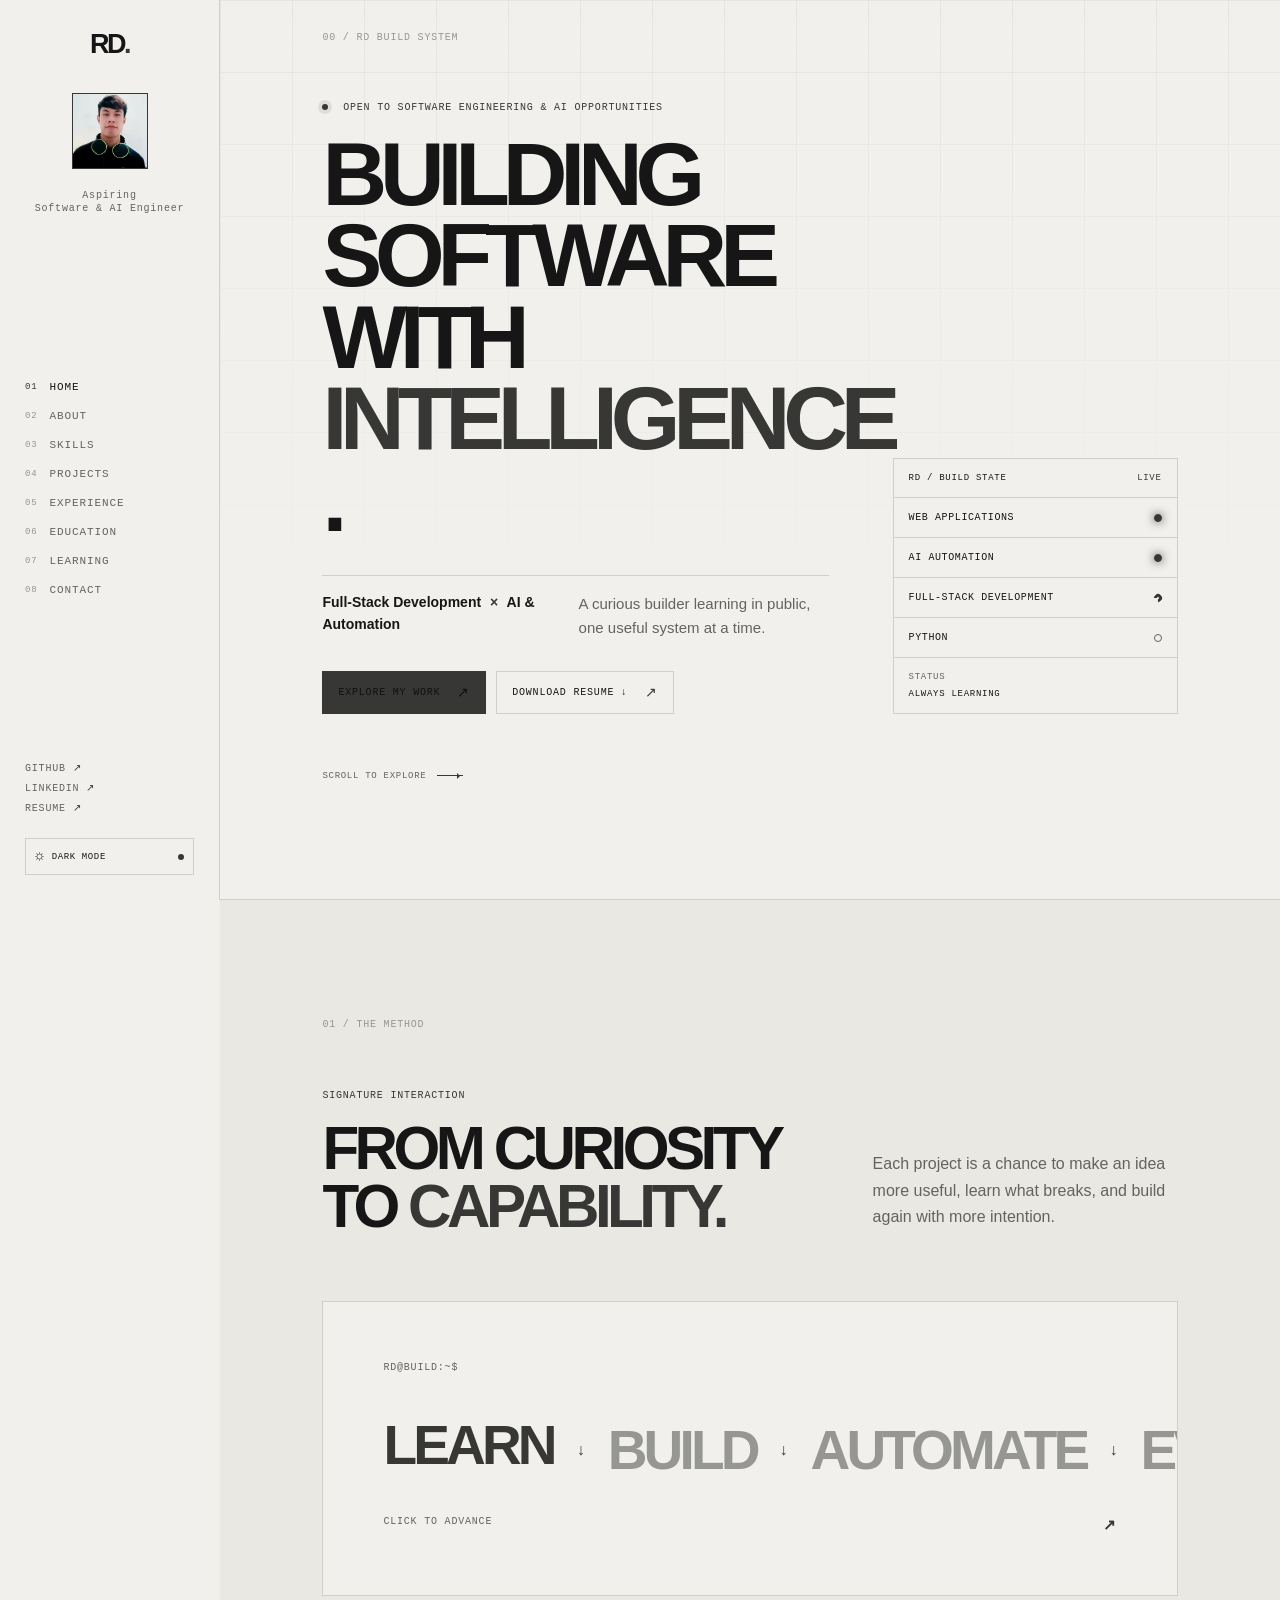
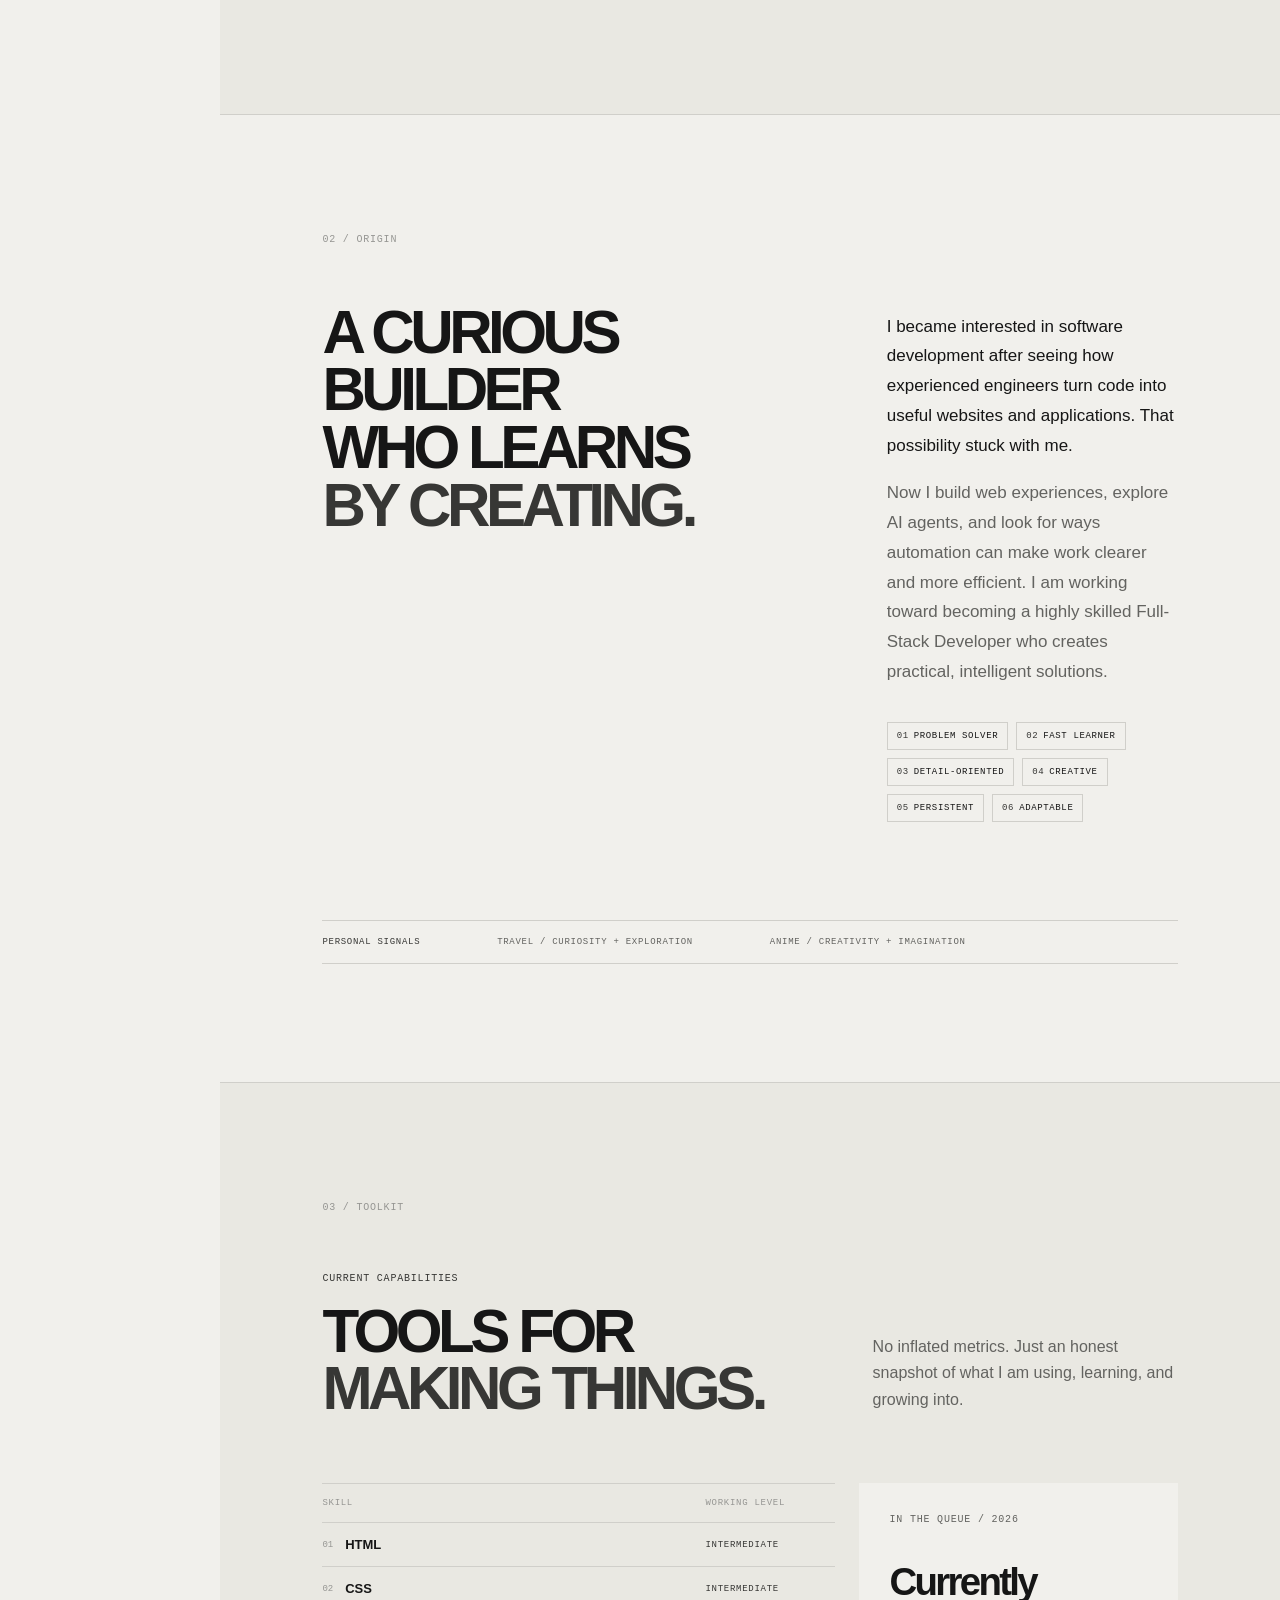
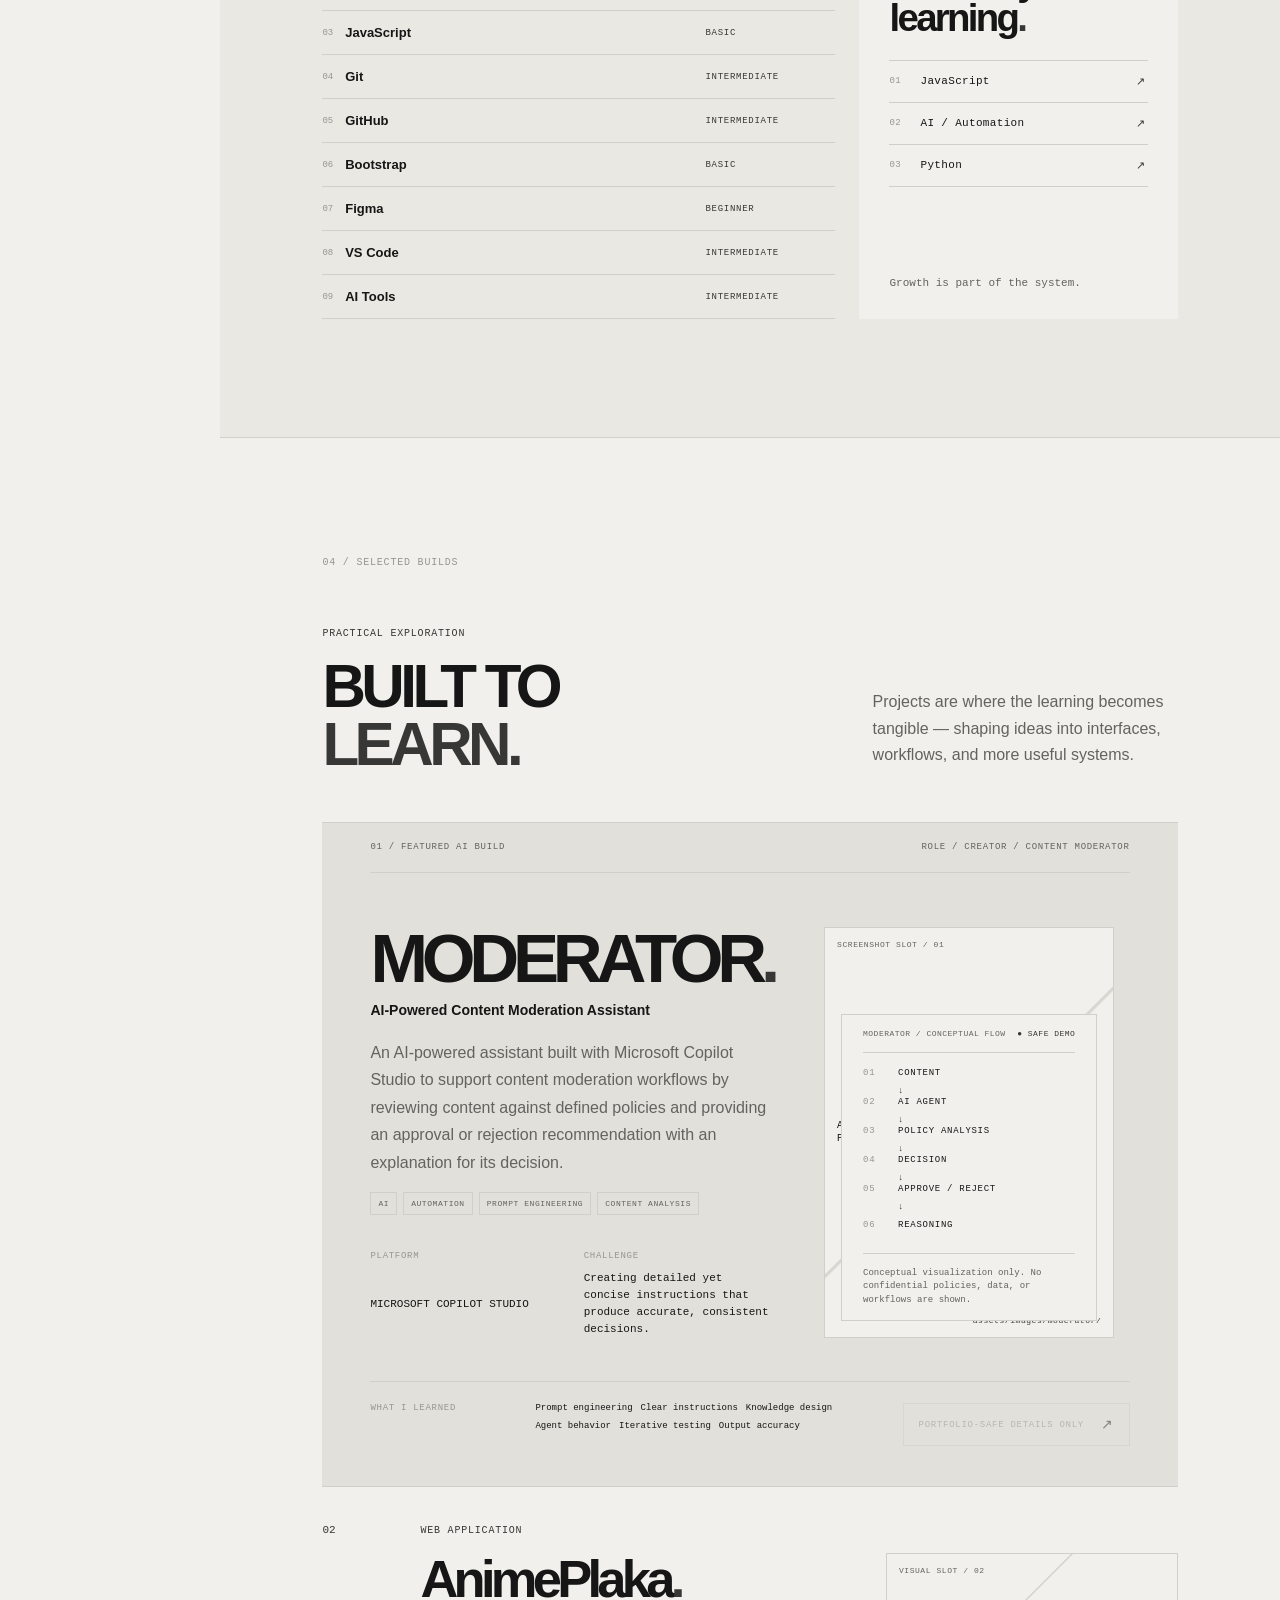
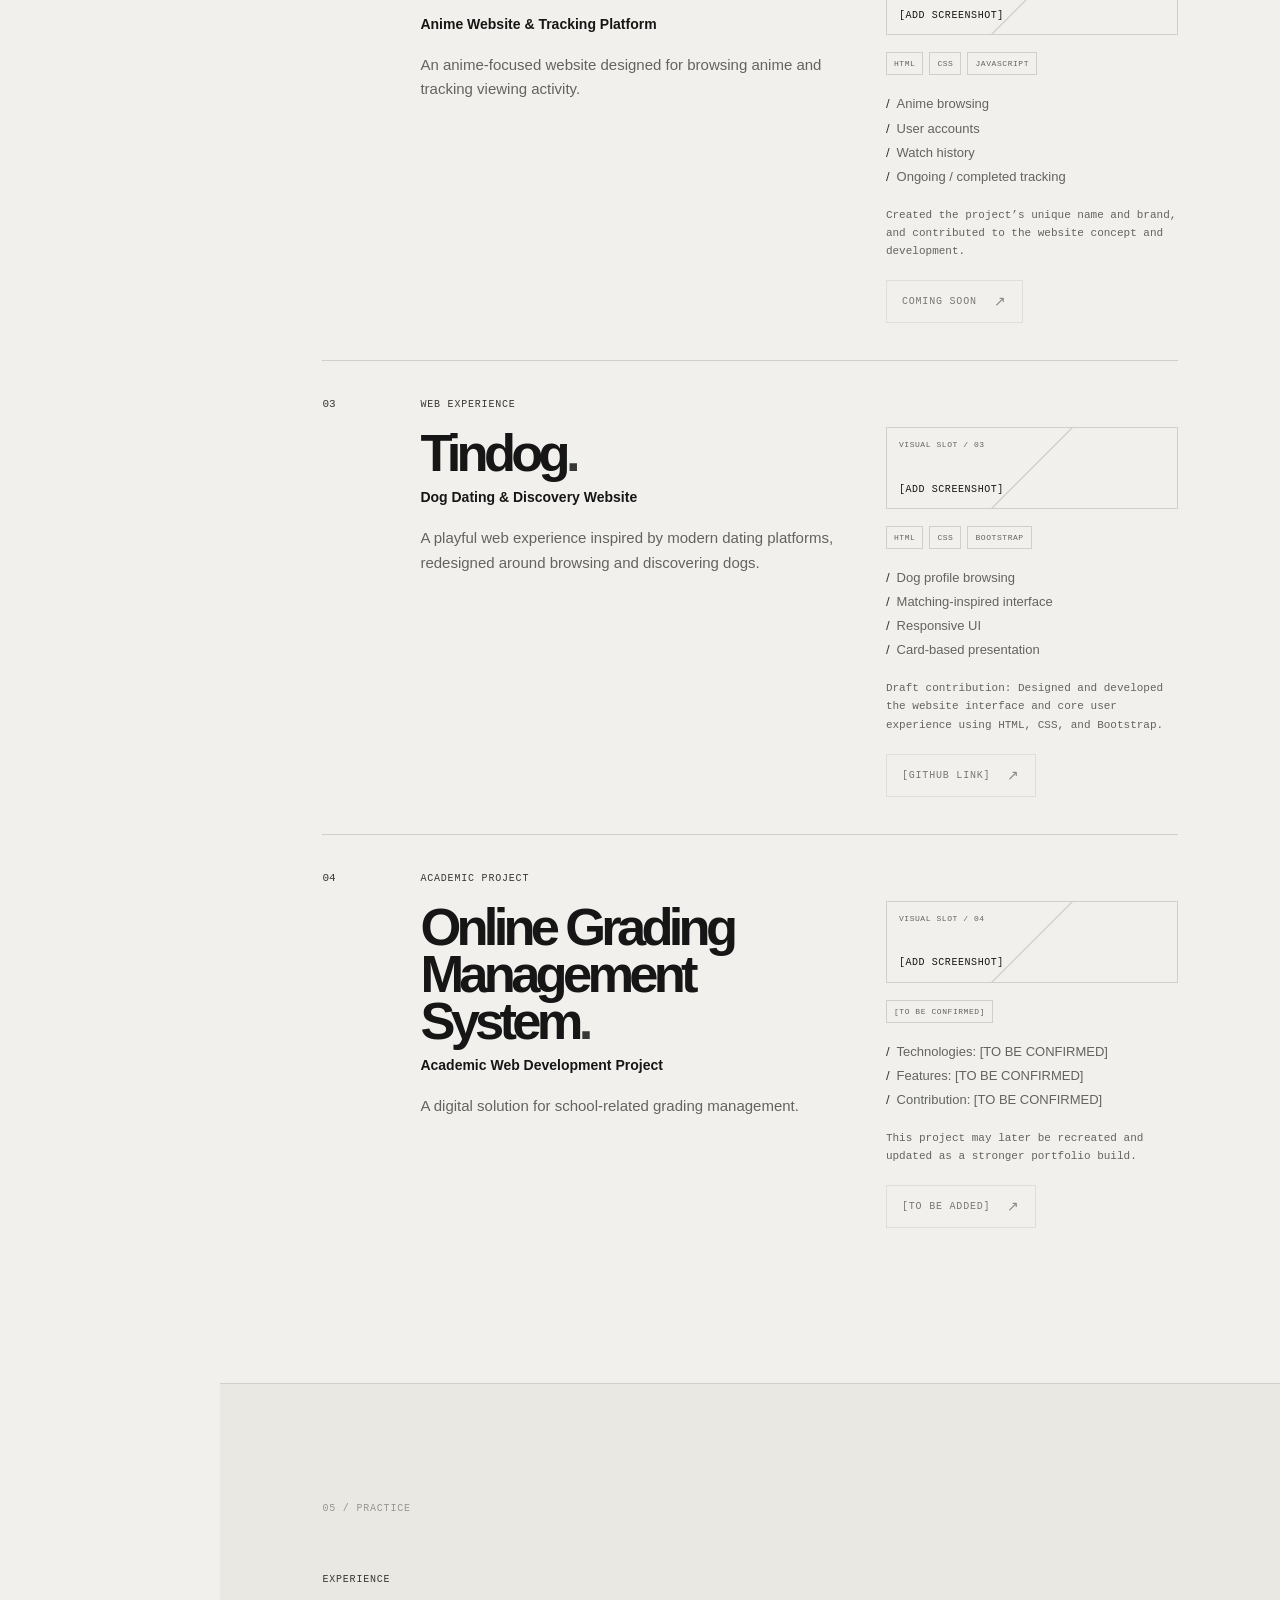
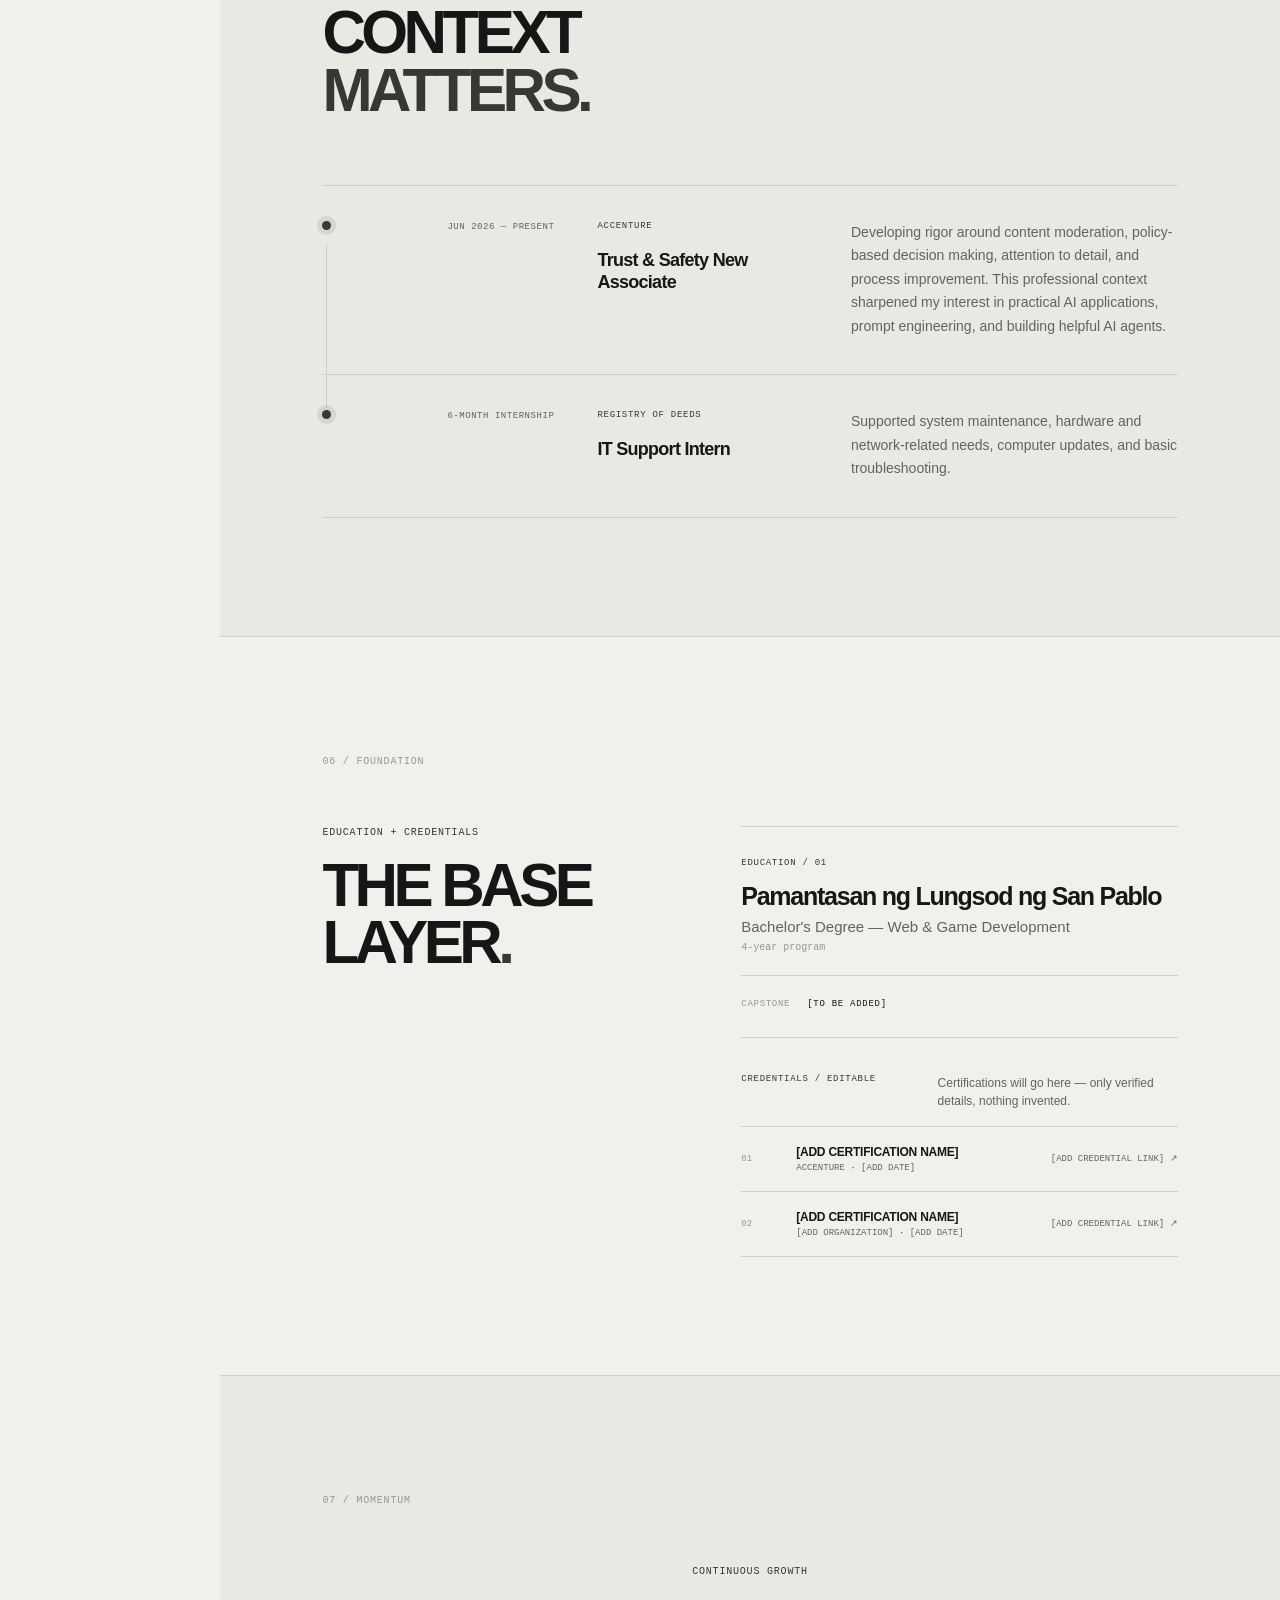
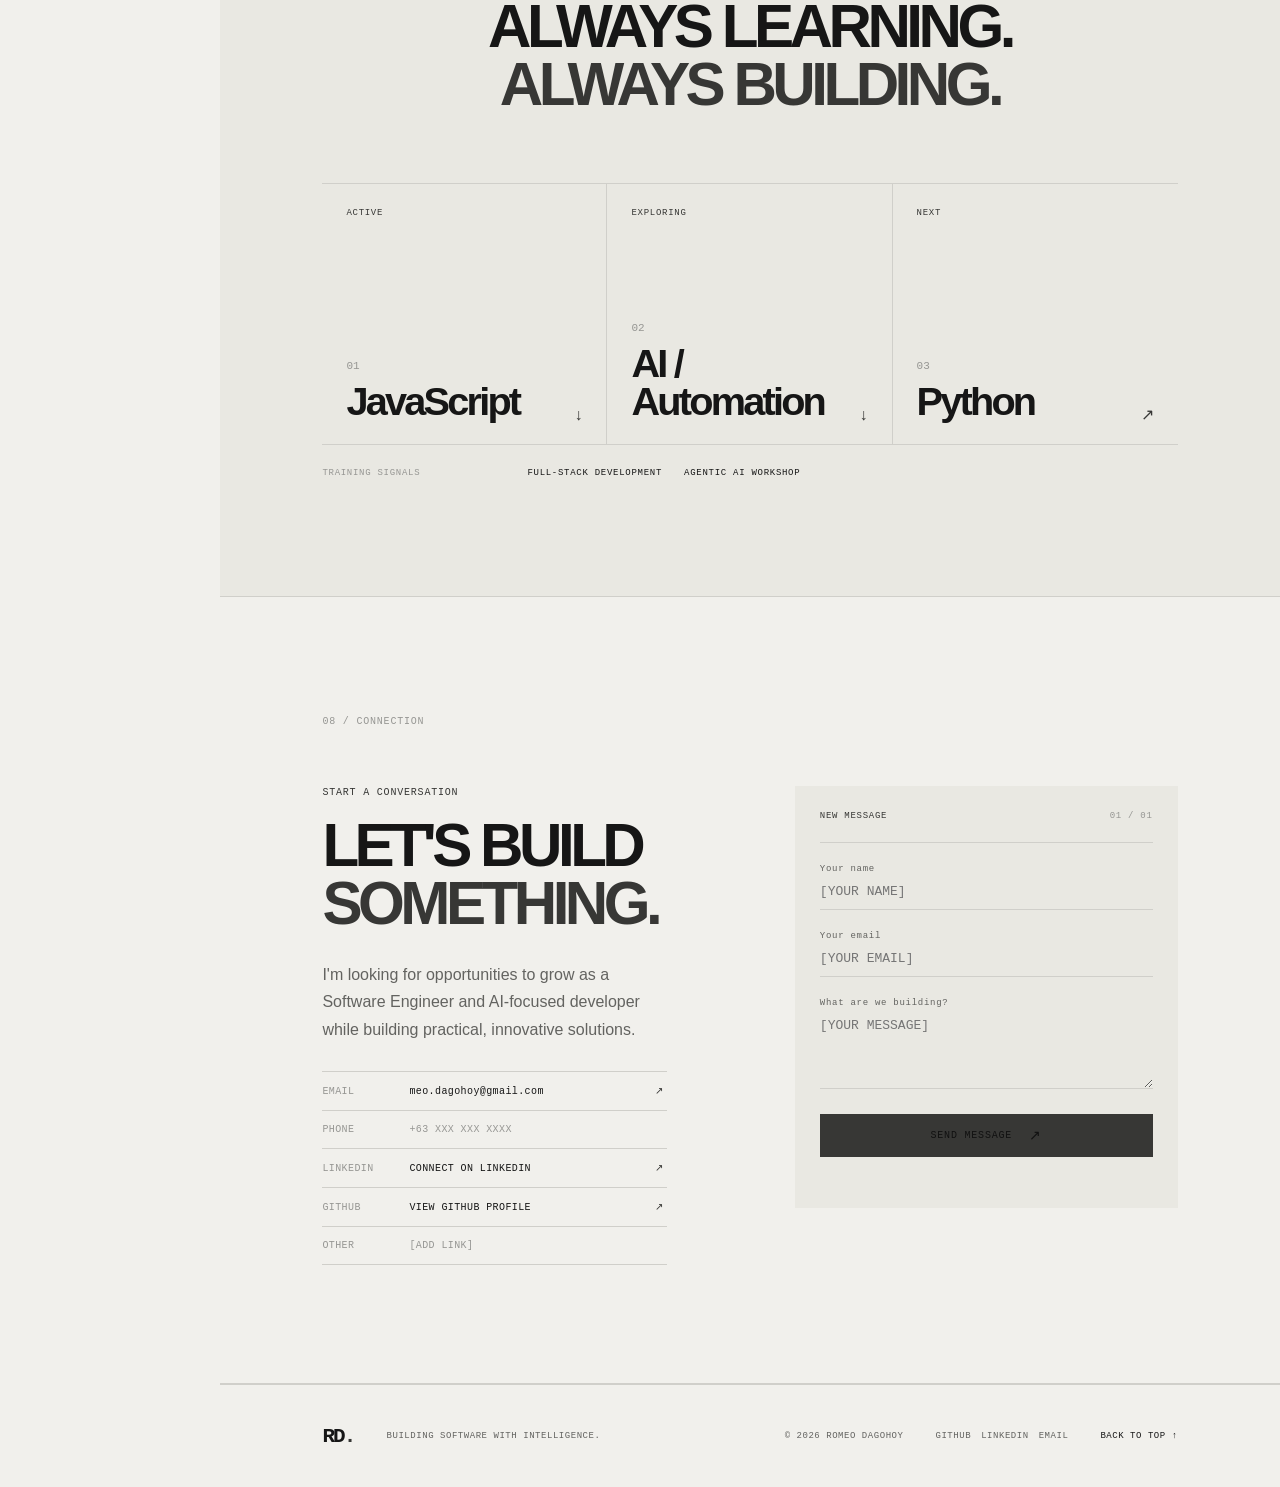
==== commit 3531541b: "feat: update portfolio details and enhance styling for improved presentation" ====
--- a/index.html
+++ b/index.html
@@ -19,7 +19,7 @@
     <meta property="og:type" content="website" />
     <meta name="twitter:card" content="summary" />
     <title>
-      Romeo Dagohoy | Aspiring Full-Stack Developer &amp; AI Engineer
+      Romeo Dagohoy | Aspiring Software & AI Engineer
     </title>
     <meta property="og:image" content="assets/images/profile.jpg" />
     <link
@@ -50,7 +50,7 @@
           <span>RD</span>
         </div>
         <p class="profile-note">
-          Aspiring<br />Software Engineer<br />AI Engineer
+          Aspiring<br />Software & AI Engineer
         </p>
       </div>
       <nav class="desktop-nav" id="desktop-nav"></nav>
--- a/css/style.css
+++ b/css/style.css
@@ -118,10 +118,11 @@
   justify-self: center;
 }
 .portrait {
-  width: 68px;
-  height: 68px;
+  width: 76px;
+  height: 76px;
+  margin-top: 15px;
   border: 1px solid var(--accent);
-  border-radius: 50%;
+  border-radius: 0;
   justify-self: center;
   position: relative;
   display: grid;
@@ -310,7 +311,7 @@
   font-size: clamp(46px, 7vw, 108px);
   line-height: 0.91;
   letter-spacing: -0.08em;
-  font-weight: 800;
+  font-weight: 900;
 }
 .hero-title span {
   display: block;
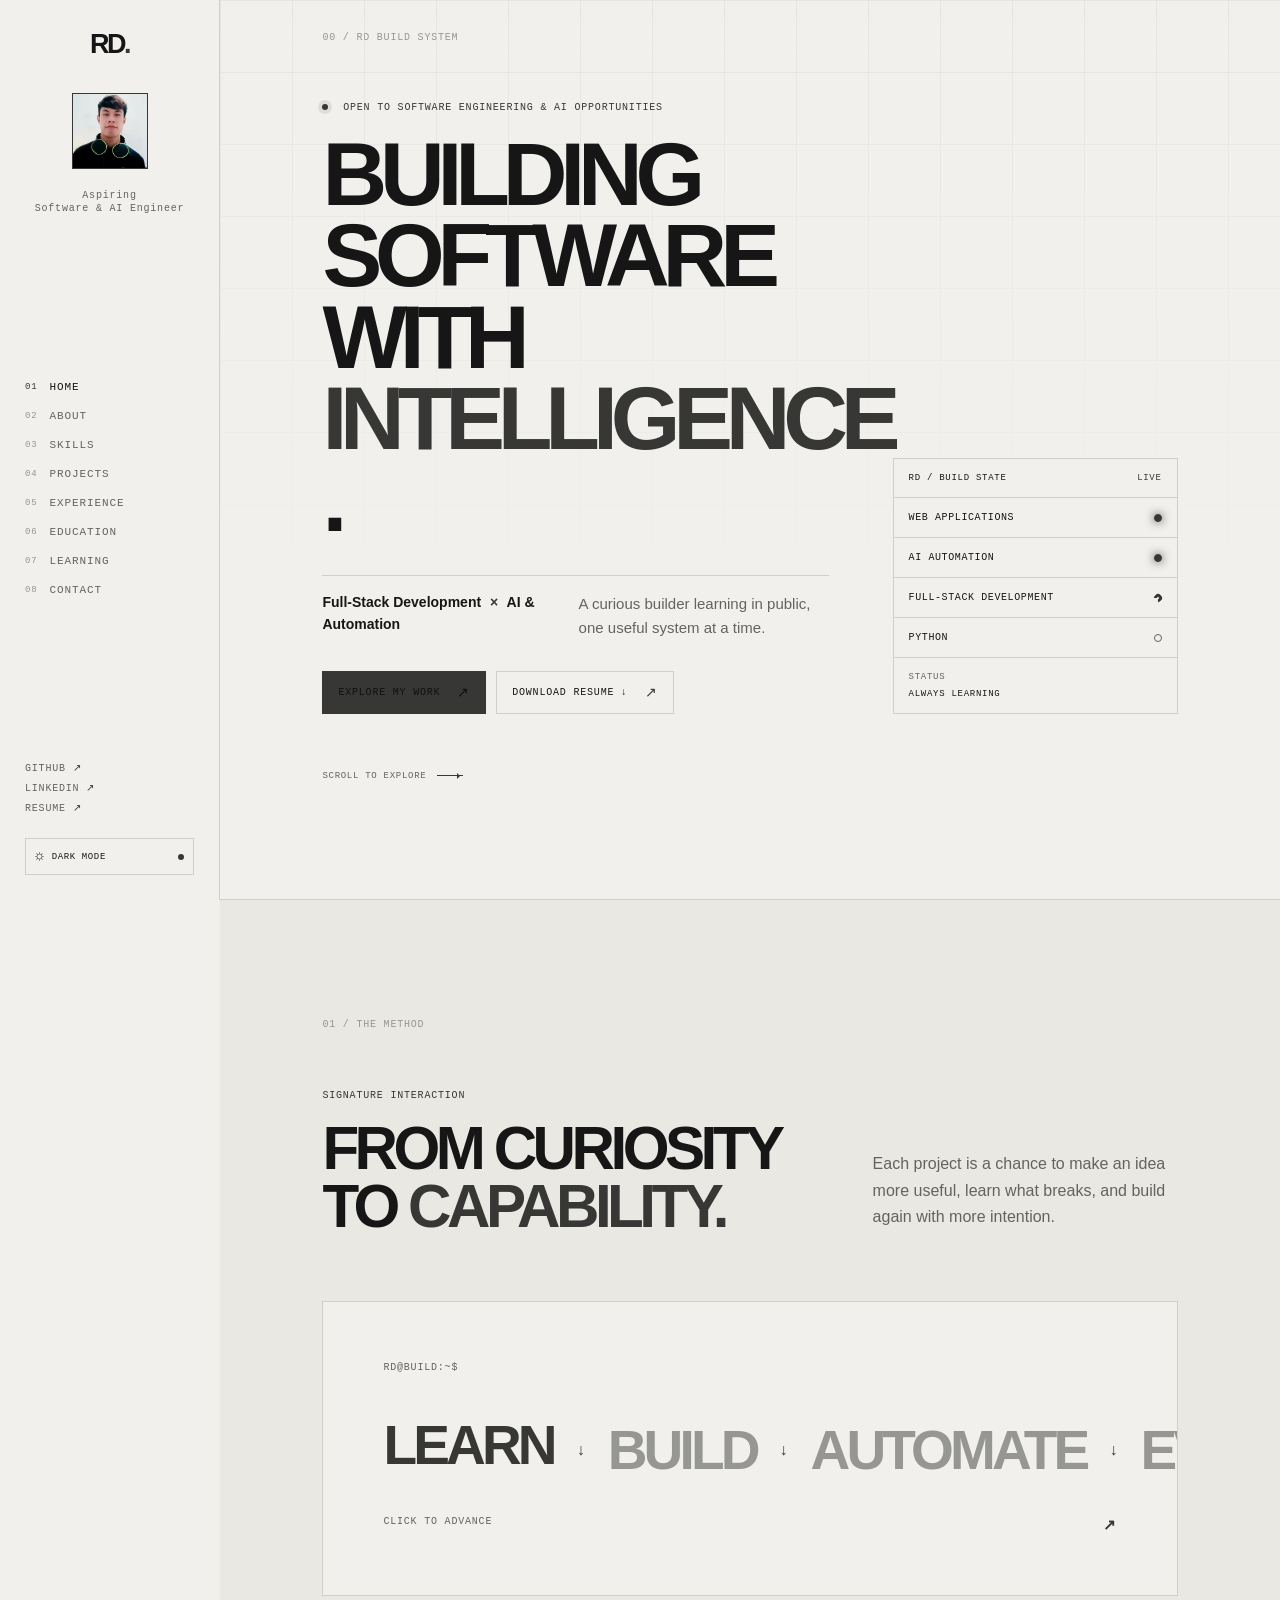
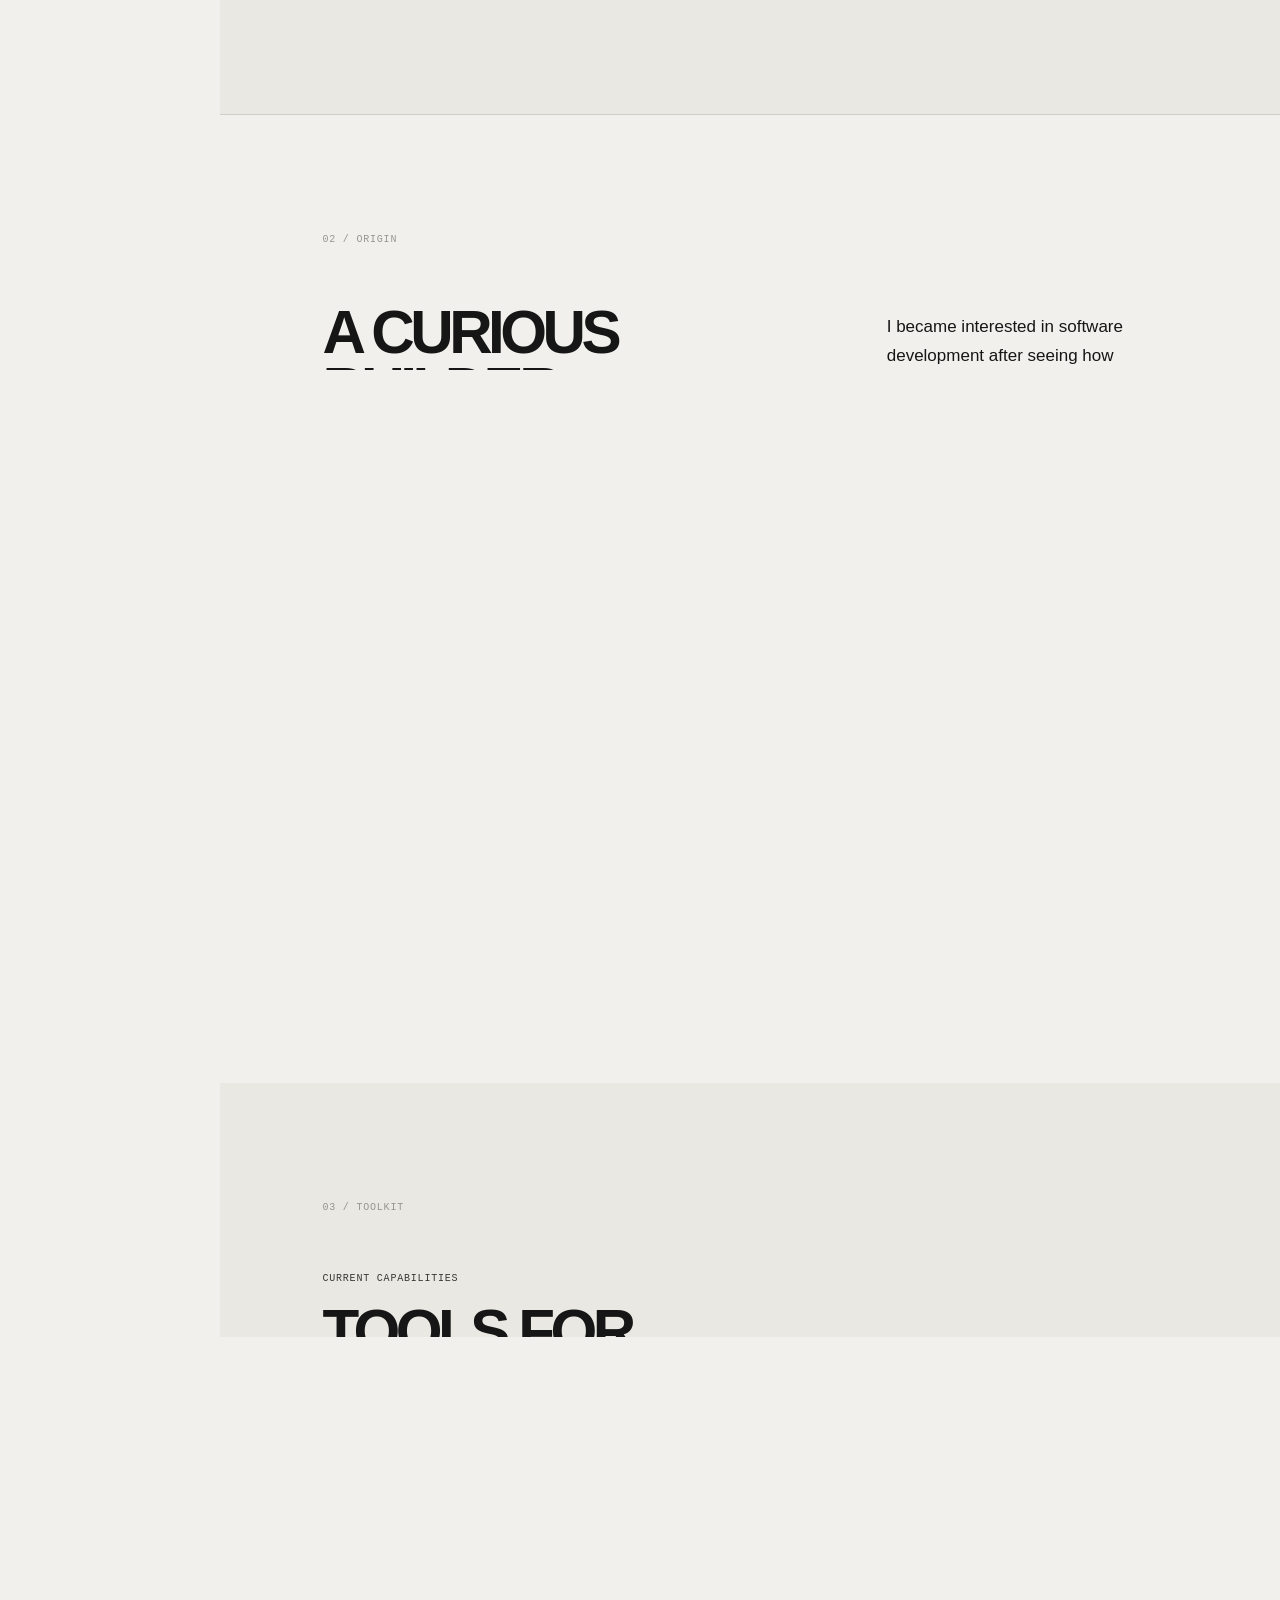
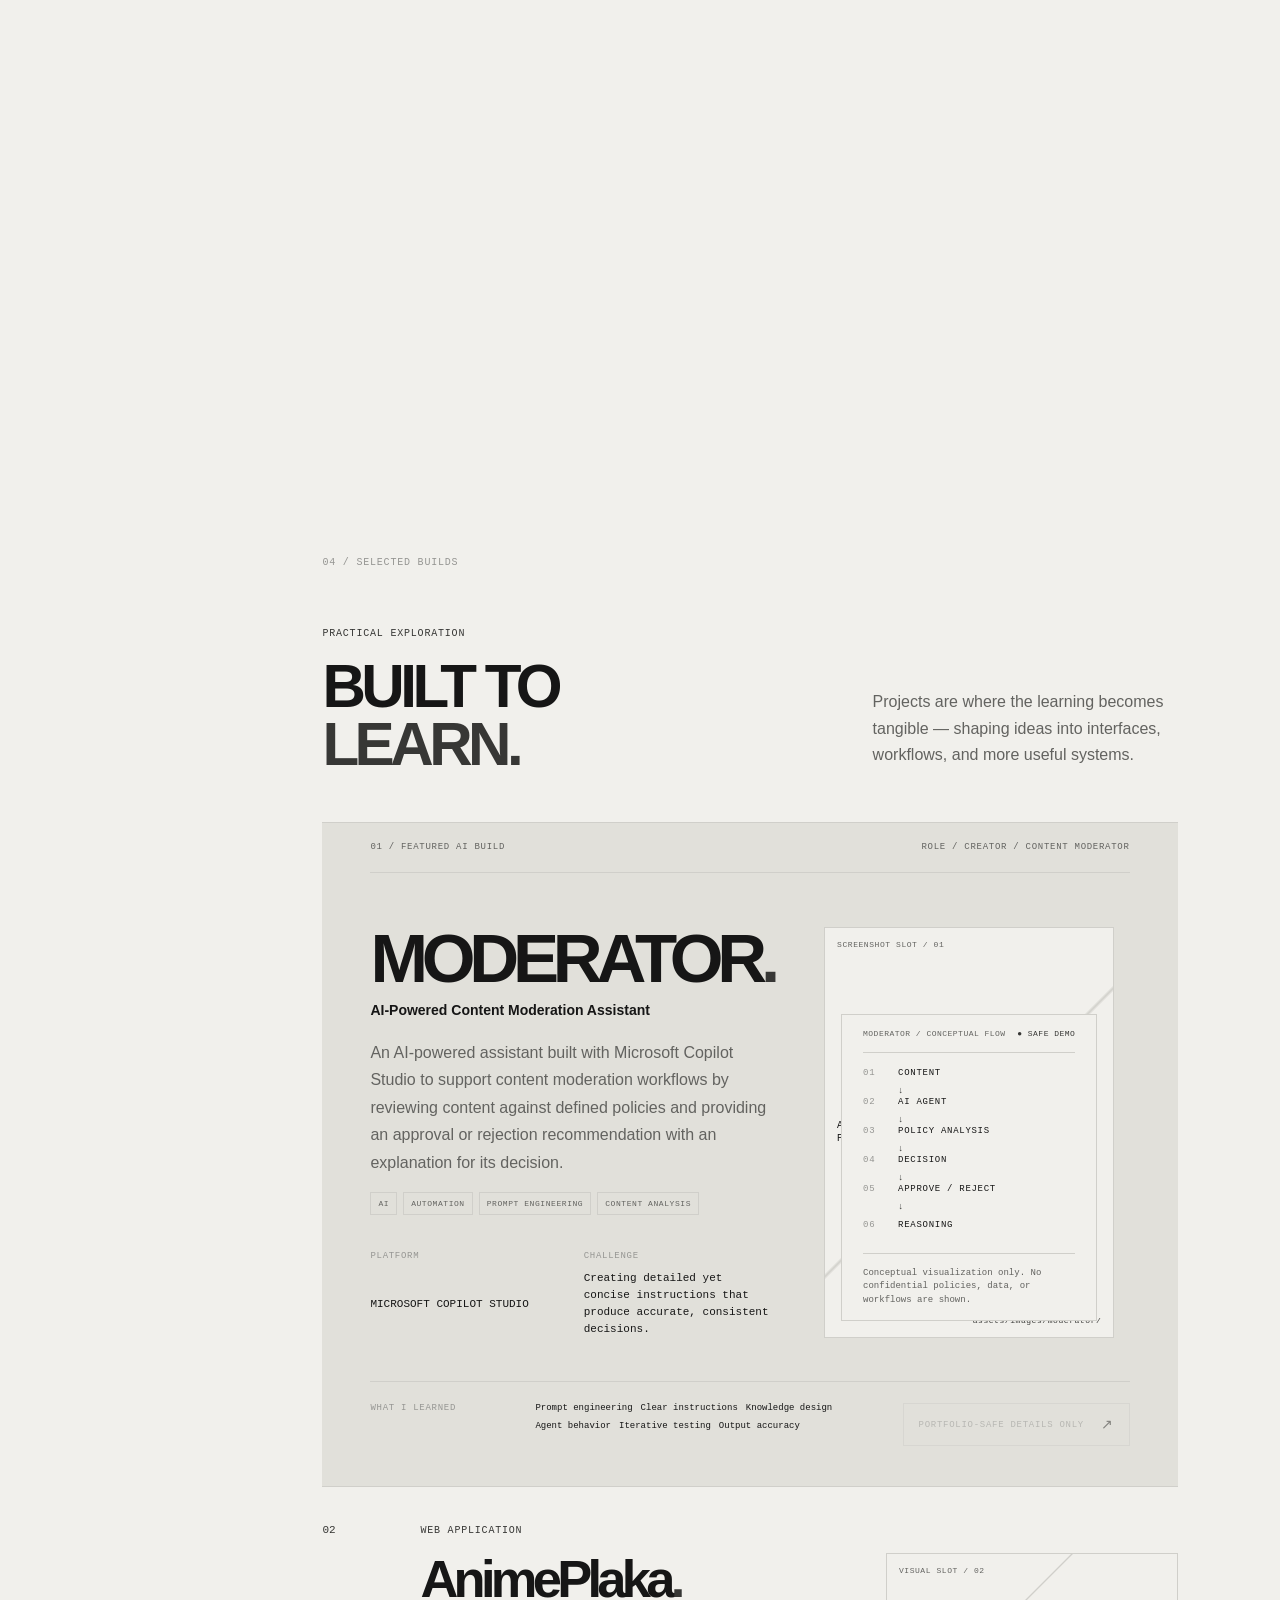
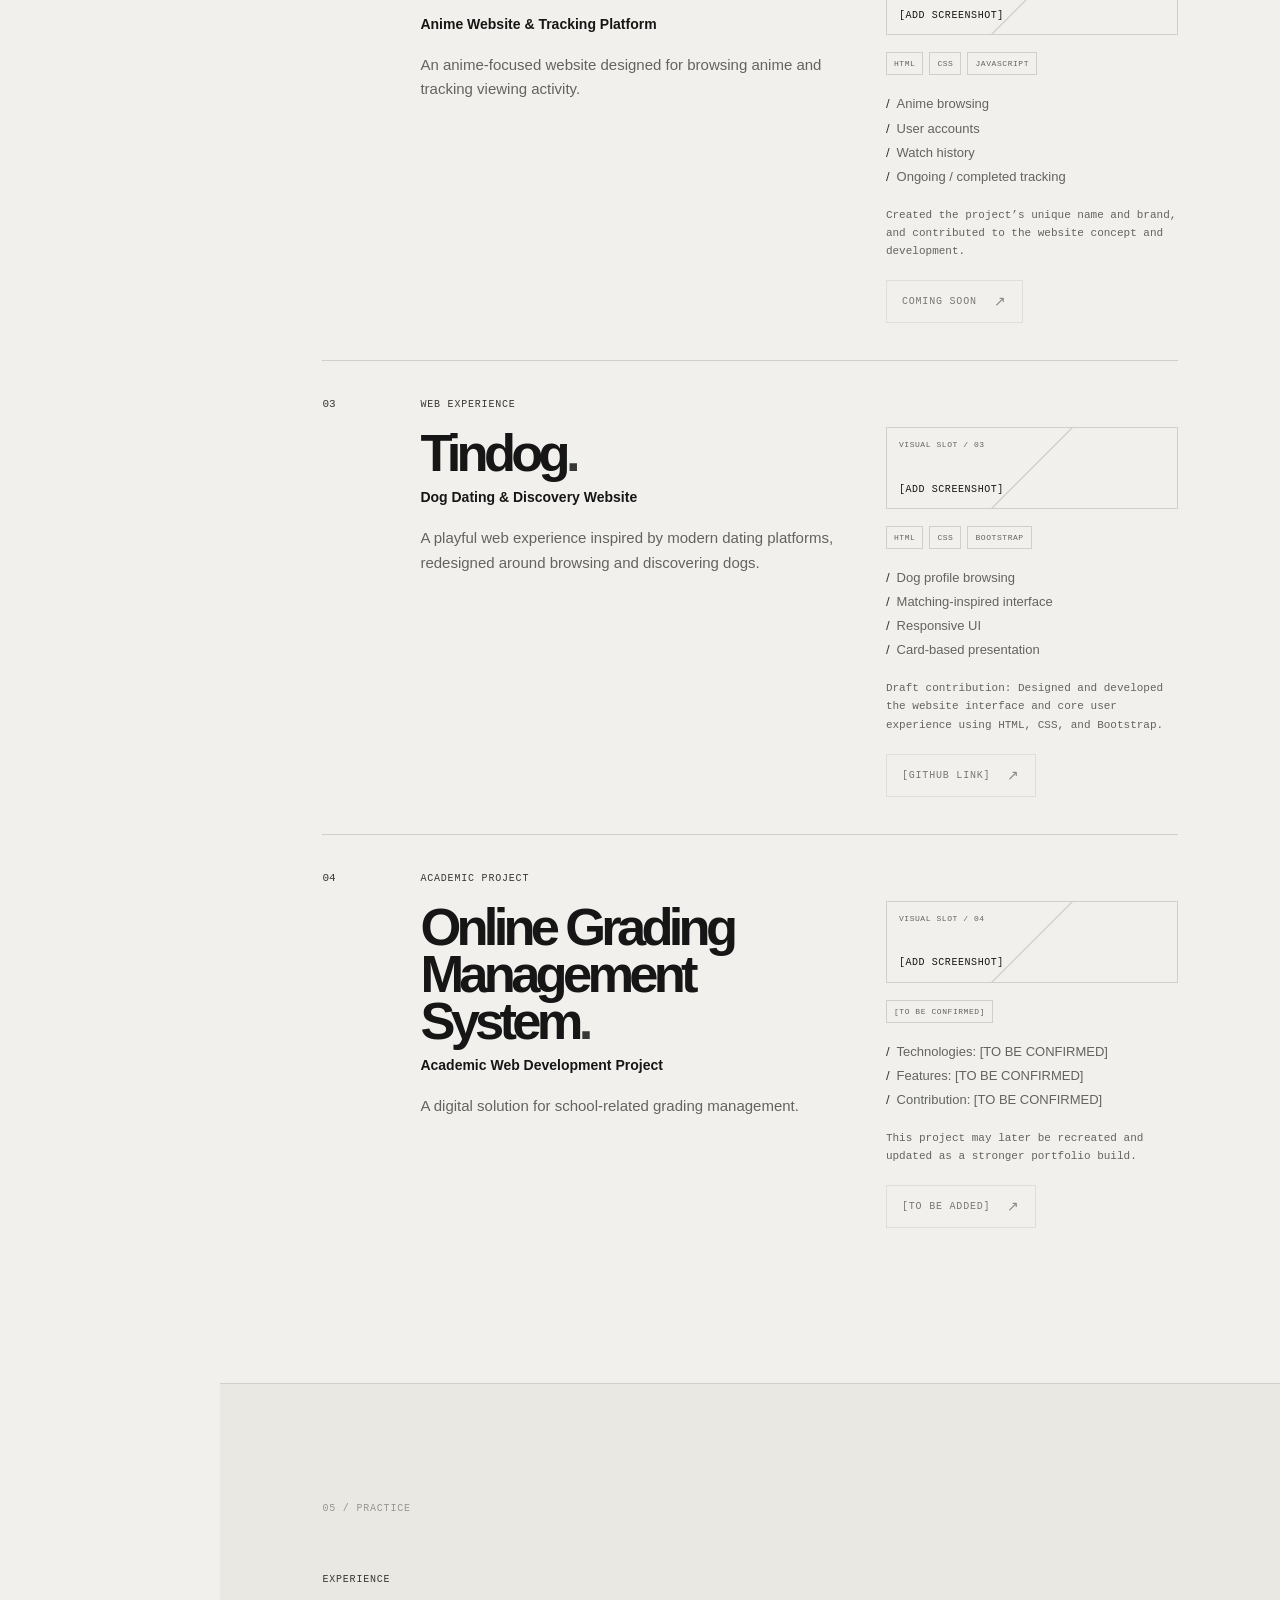
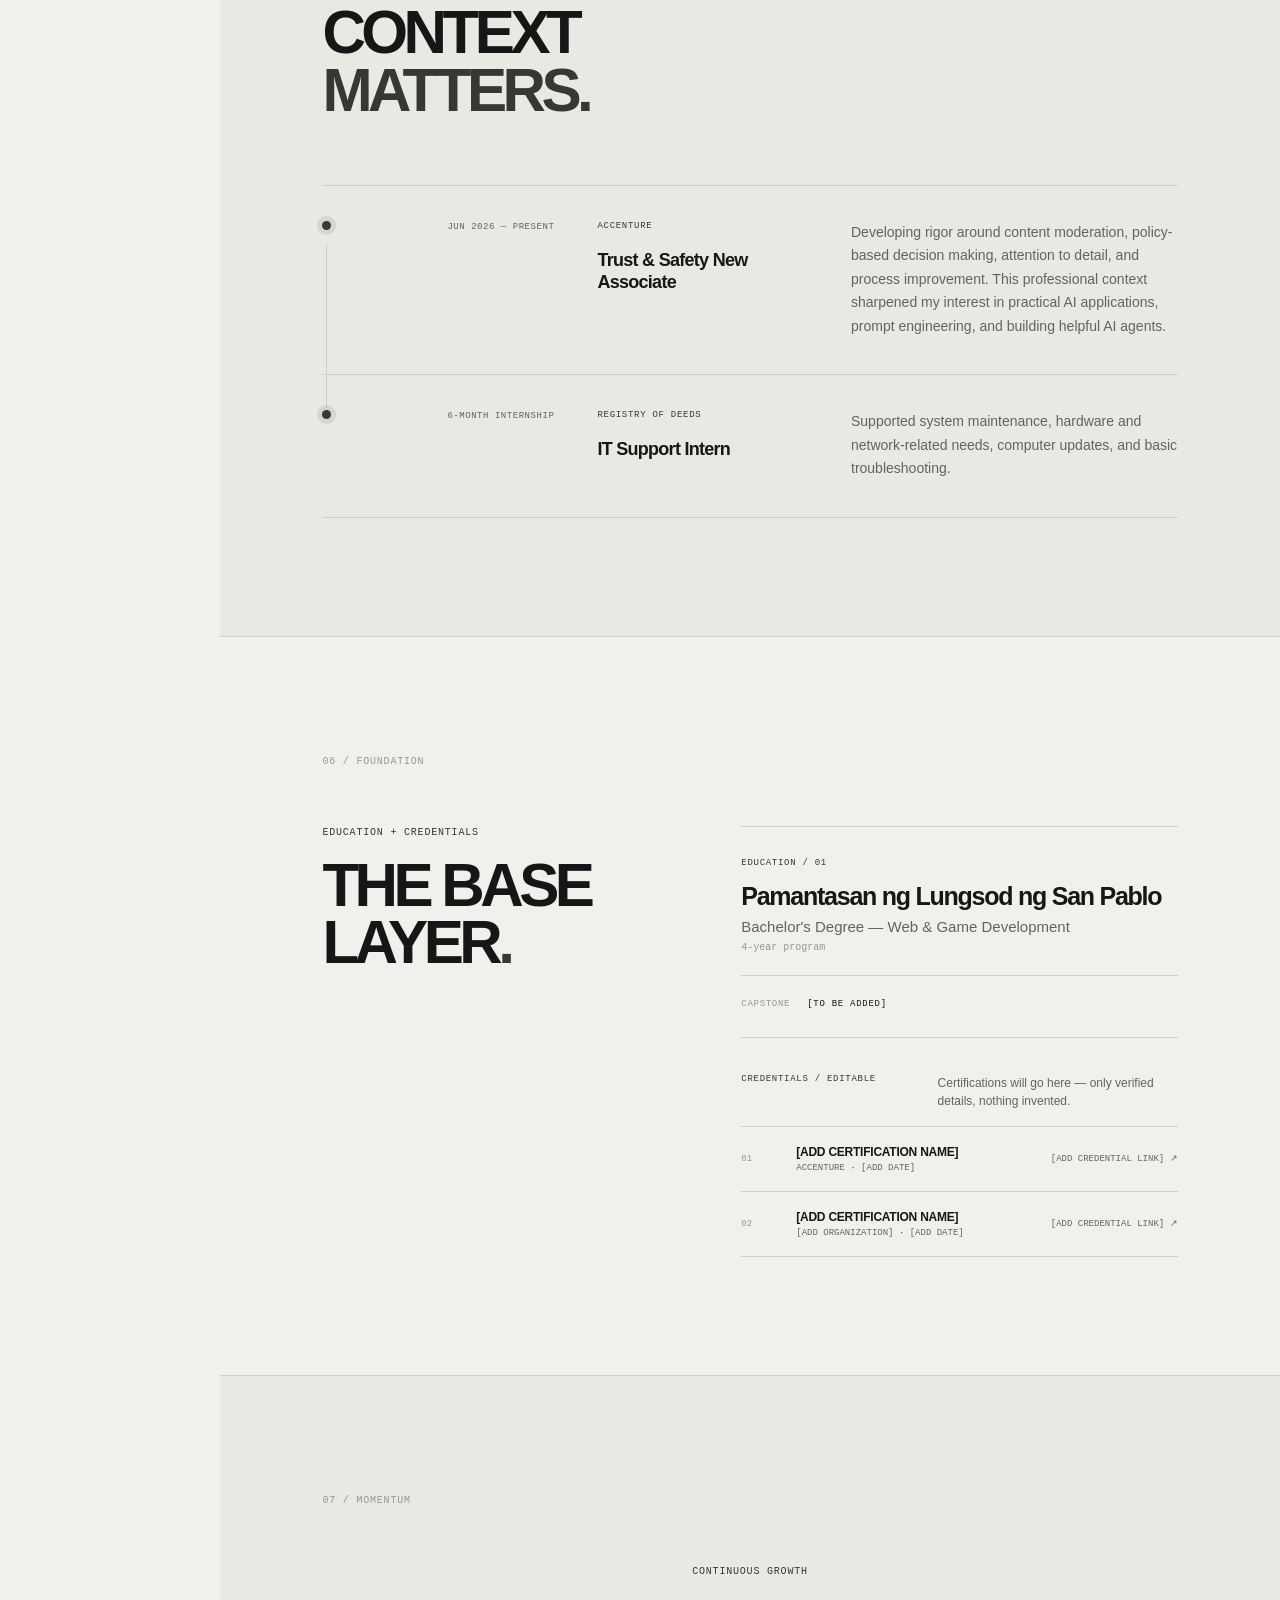
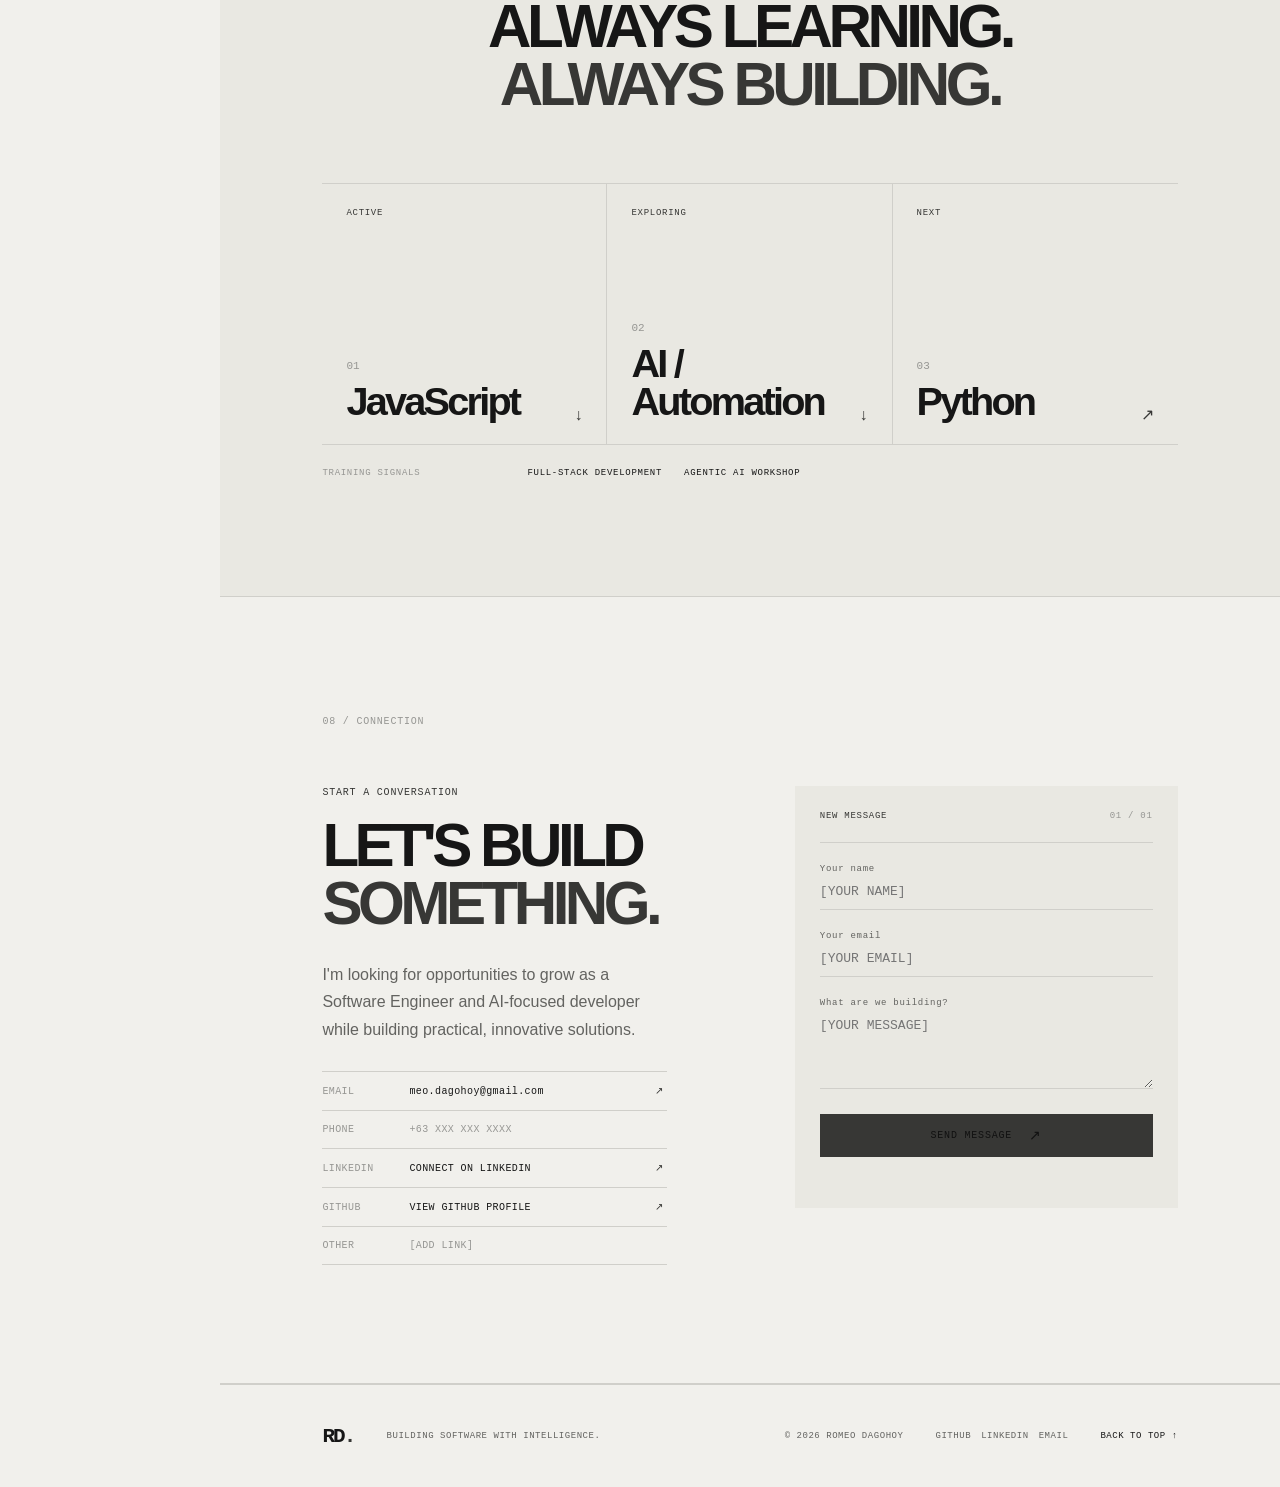
==== commit 7c106b5e: "feat: enhance styling and theme support with new CSS variables and improved JavaScript structure" ====
--- a/index.html
+++ b/index.html
@@ -3,7 +3,7 @@
   <head>
     <meta charset="UTF-8" />
     <meta name="viewport" content="width=device-width, initial-scale=1.0" />
-    <meta name="theme-color" content="#111111" />
+    <meta name="theme-color" content="#f1f0ec" />
     <meta
       name="description"
       content="Portfolio of Romeo Dagohoy, an aspiring Full-Stack Developer and AI Engineer focused on web development, AI automation, and practical software solutions."
--- a/css/style.css
+++ b/css/style.css
@@ -1,4 +1,19 @@
 :root {
+  --bg: #f1f0ec;
+  --surface: #e9e8e2;
+  --surface-alt: #e1e0da;
+  --text: #161616;
+  --muted: #636360;
+  --faint: #969693;
+  --line: #d0cfca;
+  --accent: #373735;
+  --accent-dim: rgba(55, 55, 53, 0.1);
+  --sidebar: 220px;
+  --sans: Inter, Arial, Helvetica, sans-serif;
+  --mono: "SFMono-Regular", Consolas, "Liberation Mono", monospace;
+  color-scheme: light;
+}
+:root[data-theme="dark"] {
   --bg: #111111;
   --surface: #171717;
   --surface-alt: #1d1d1d;
@@ -8,9 +23,6 @@
   --line: #2c2c2a;
   --accent: #d2d2cc;
   --accent-dim: rgba(210, 210, 204, 0.12);
-  --sidebar: 220px;
-  --sans: Inter, Arial, Helvetica, sans-serif;
-  --mono: "SFMono-Regular", Consolas, "Liberation Mono", monospace;
   color-scheme: dark;
 }
 :root[data-theme="light"] {
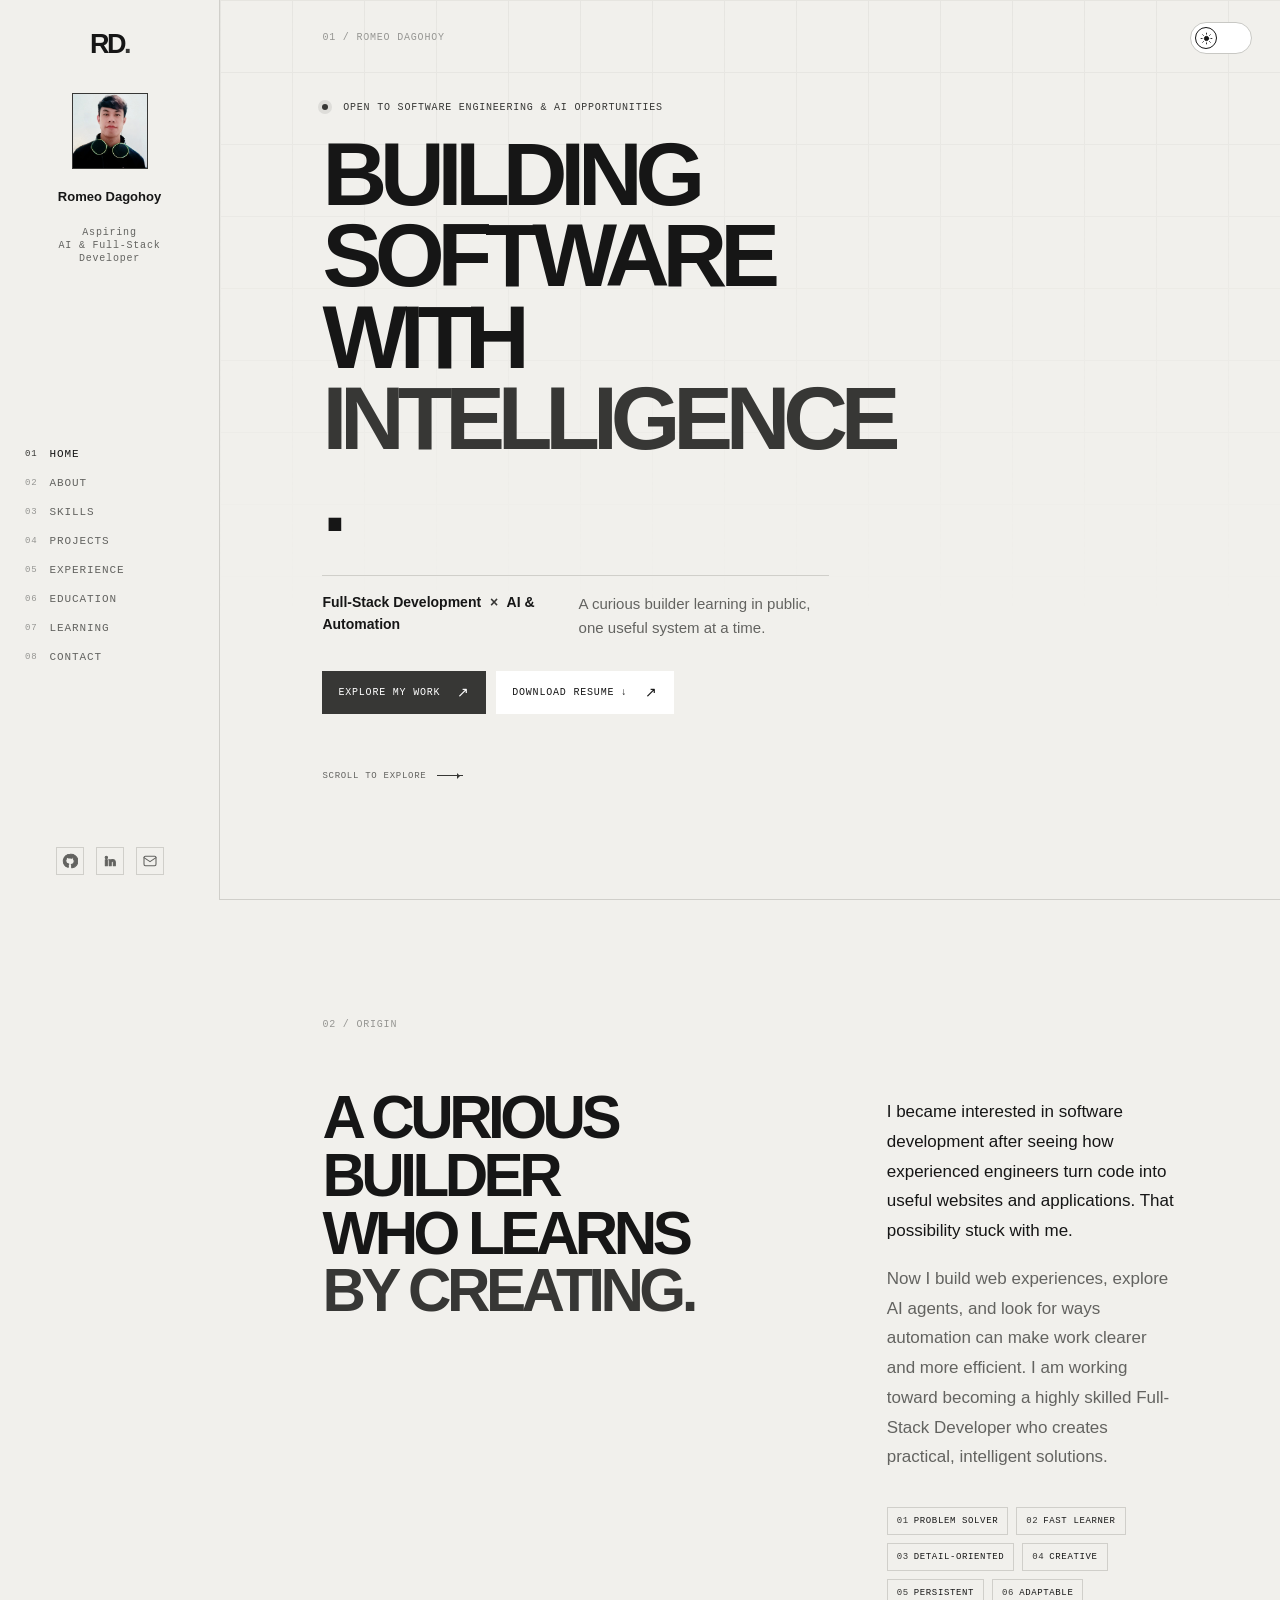
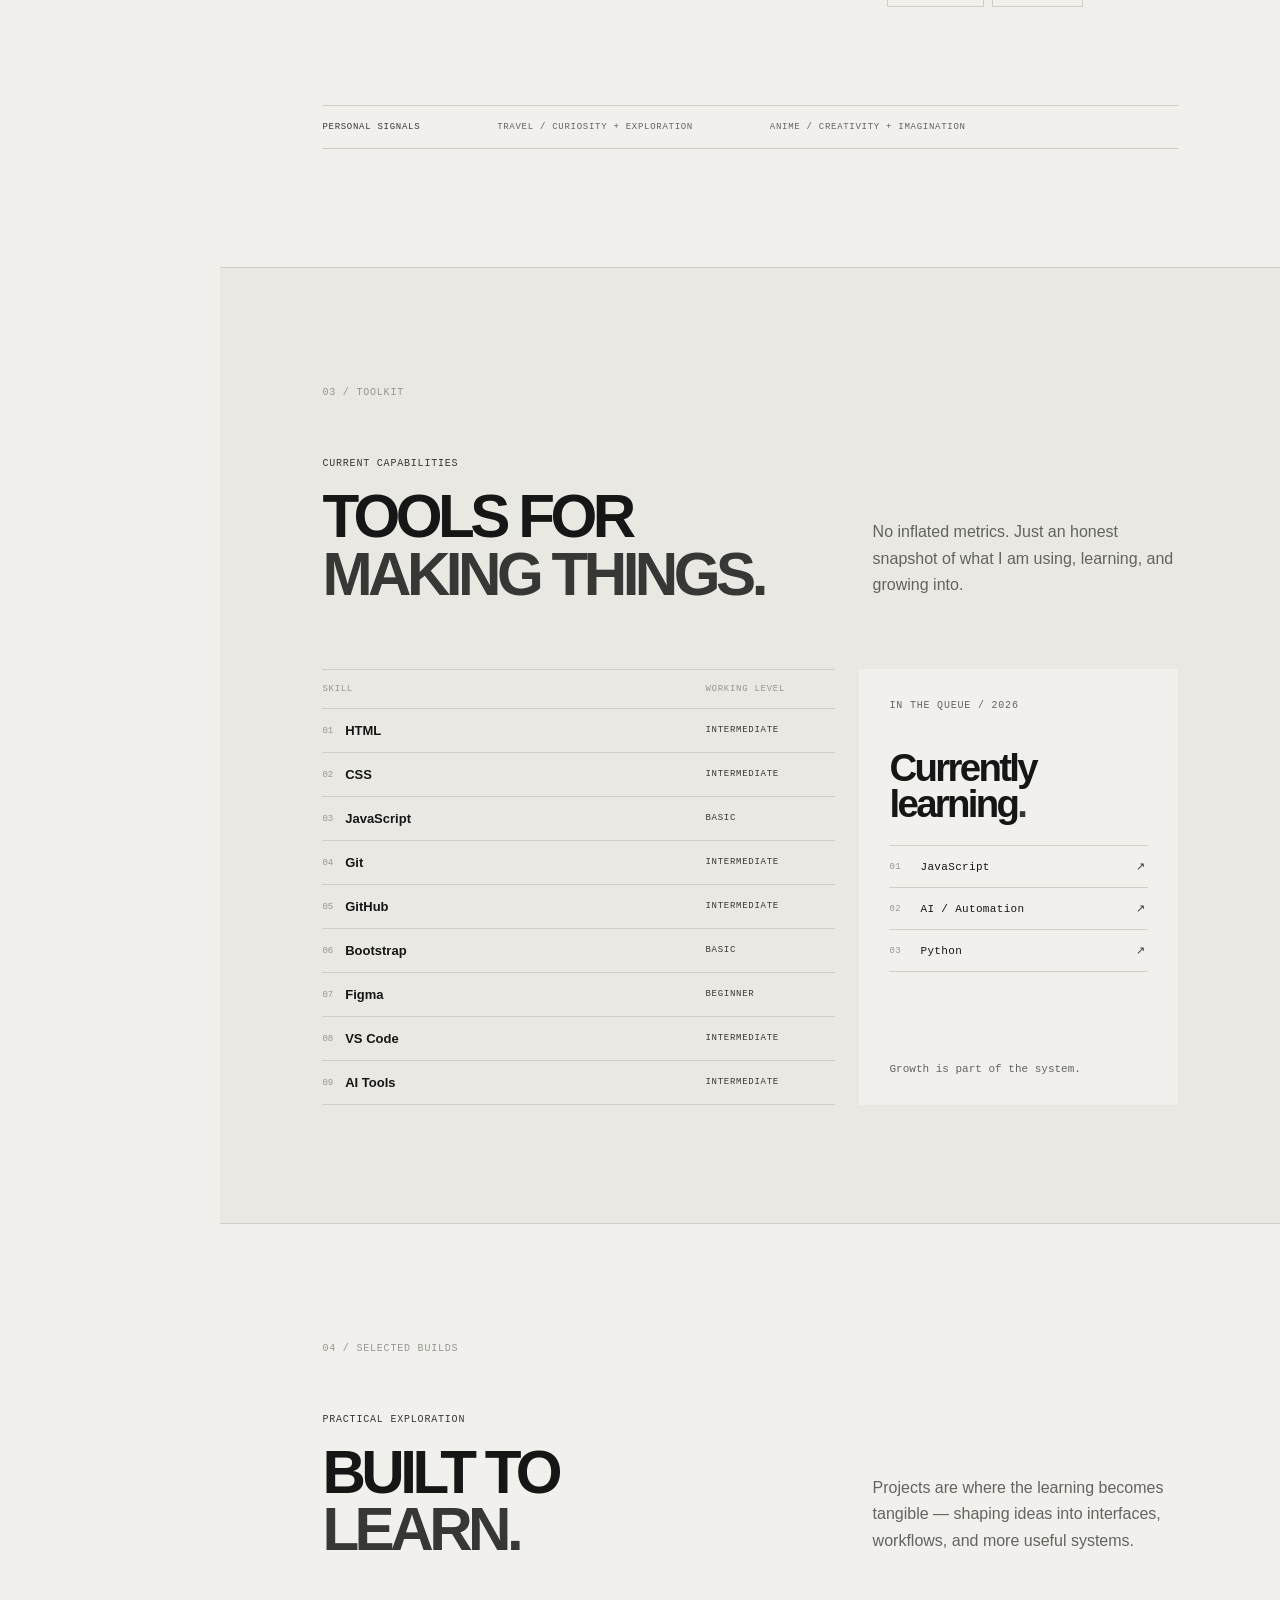
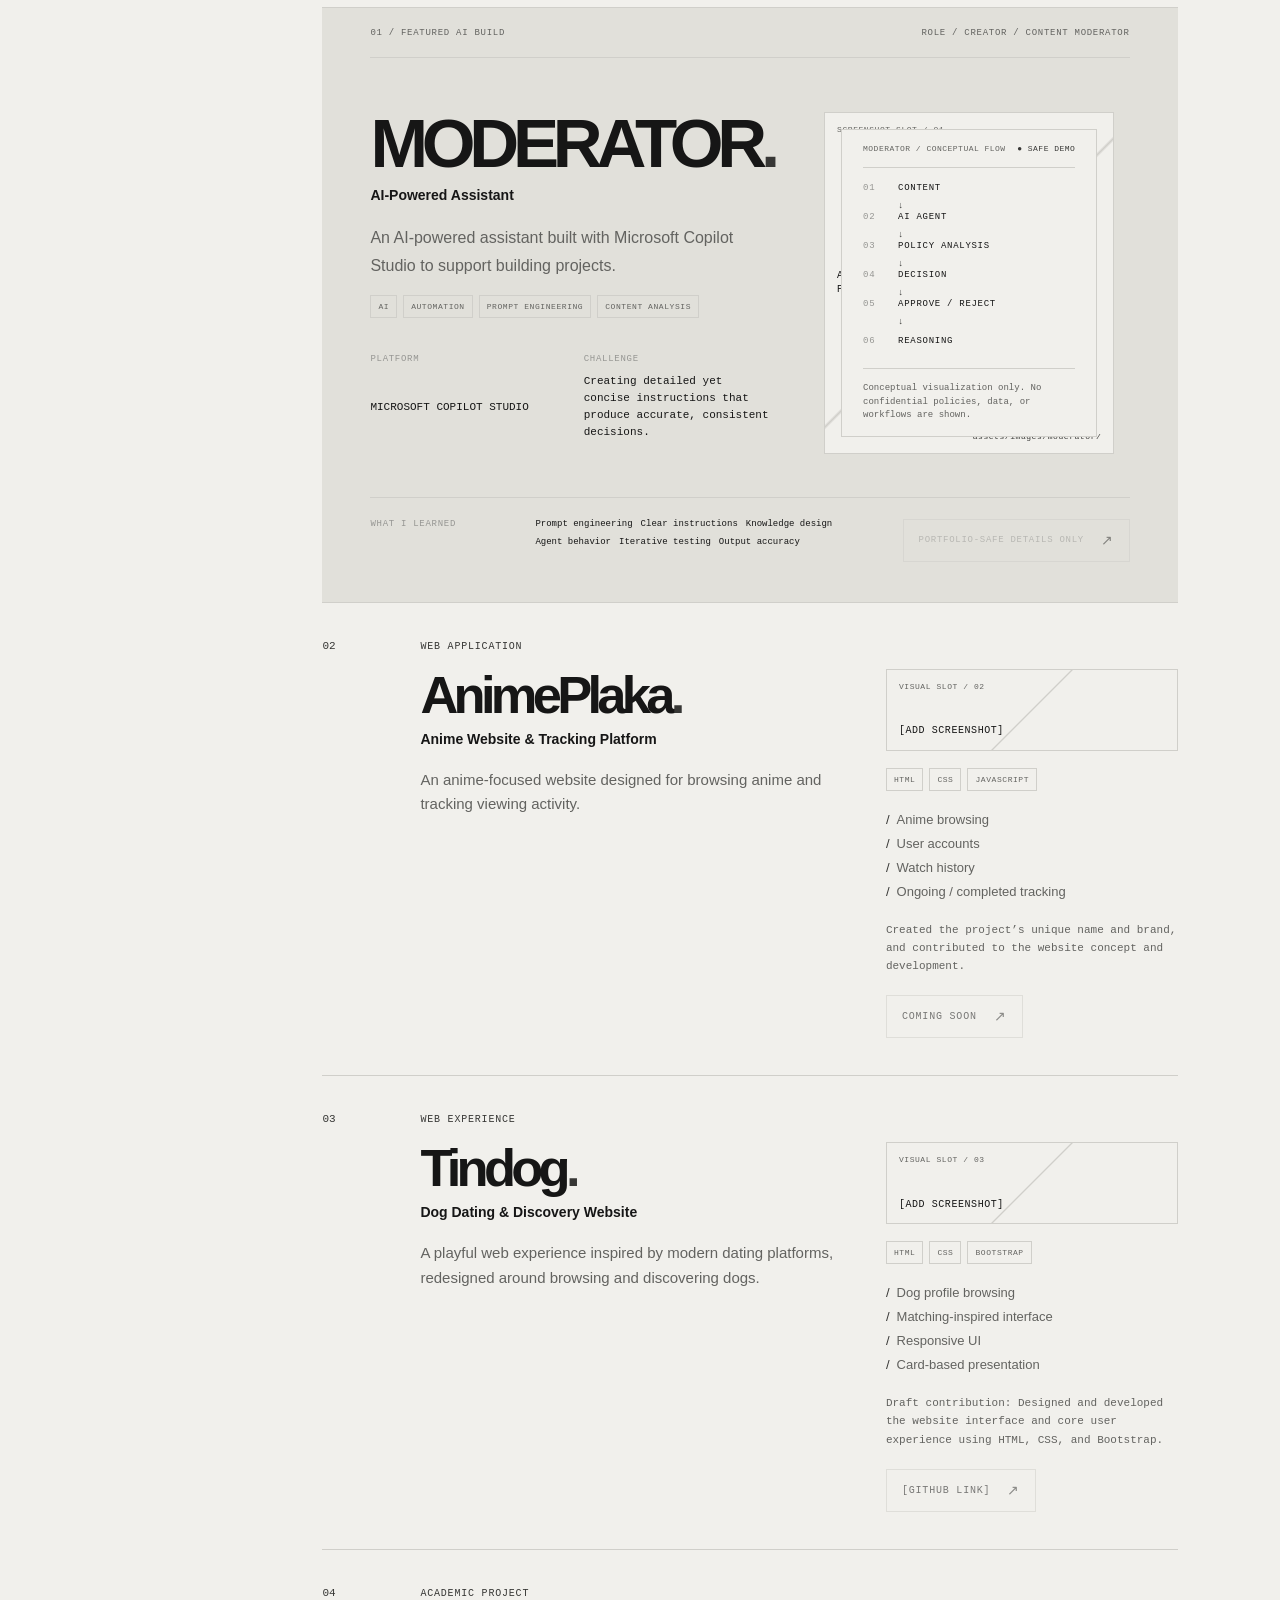
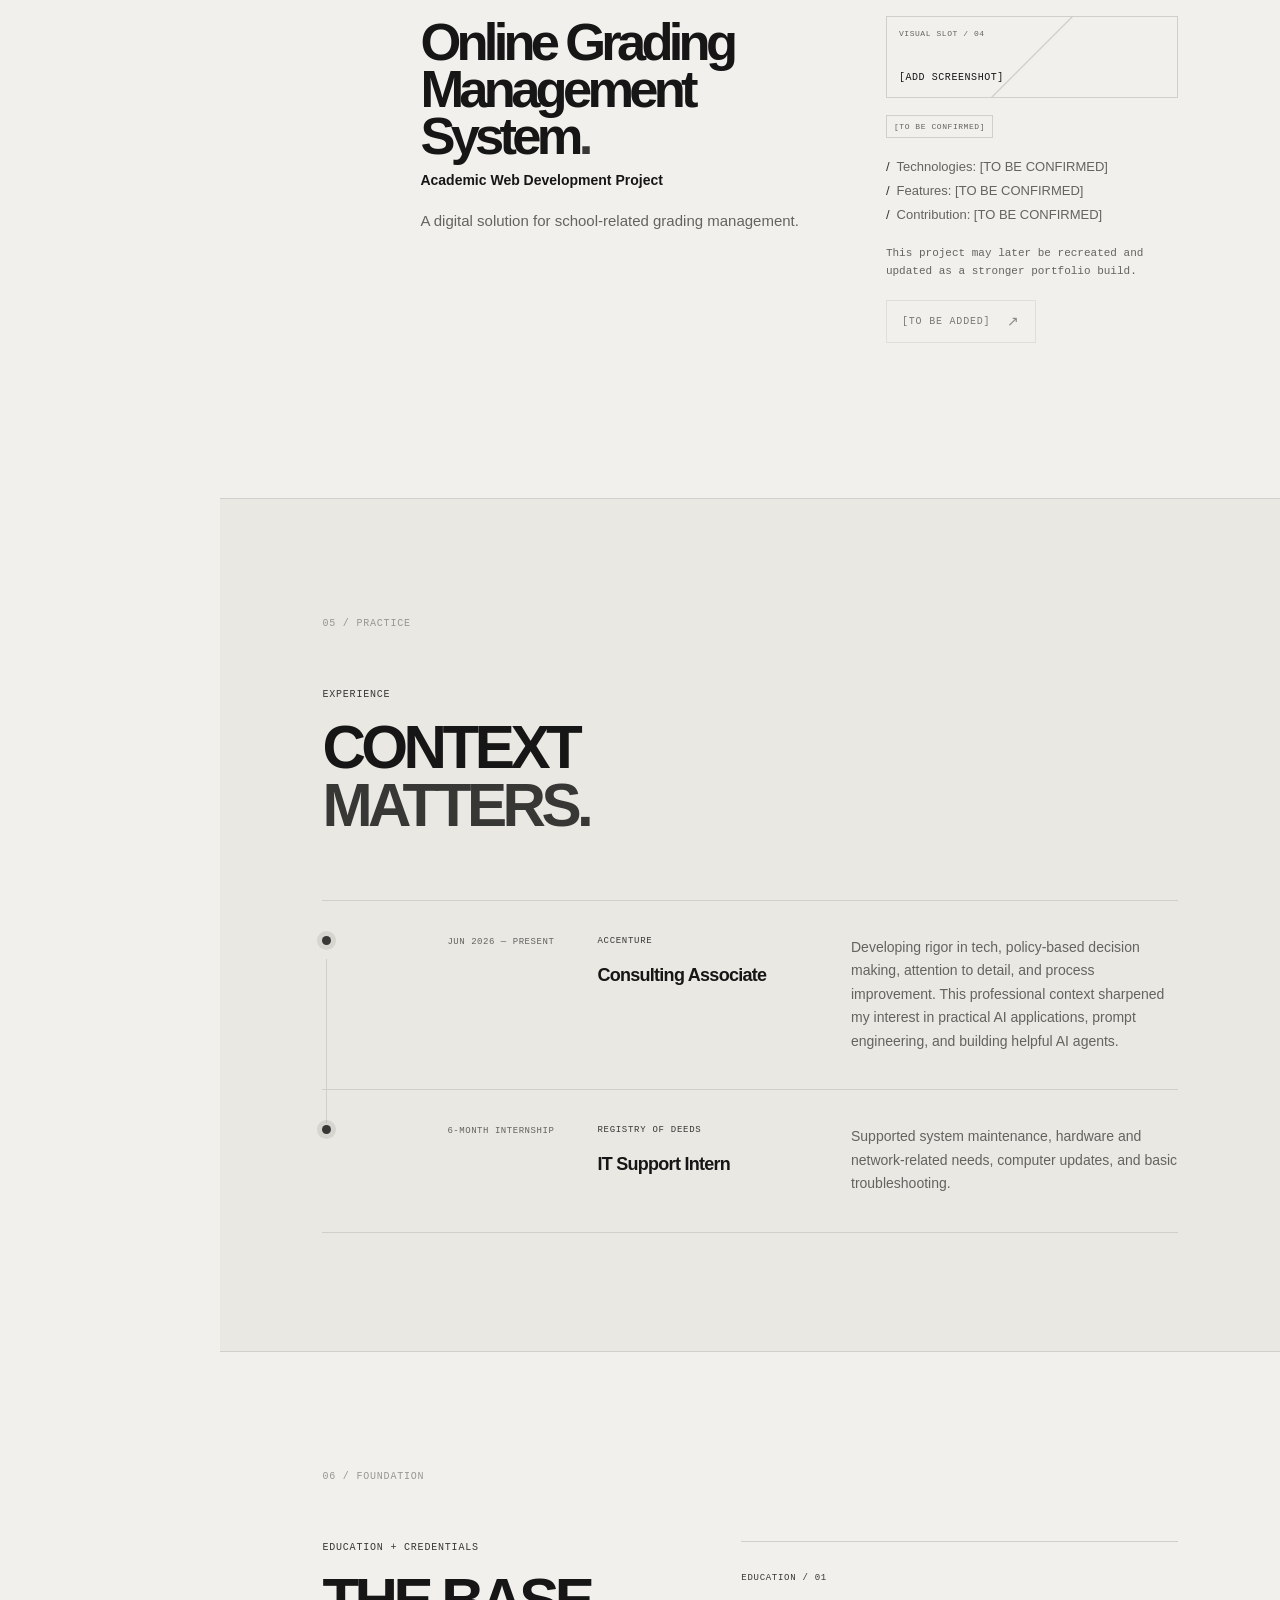
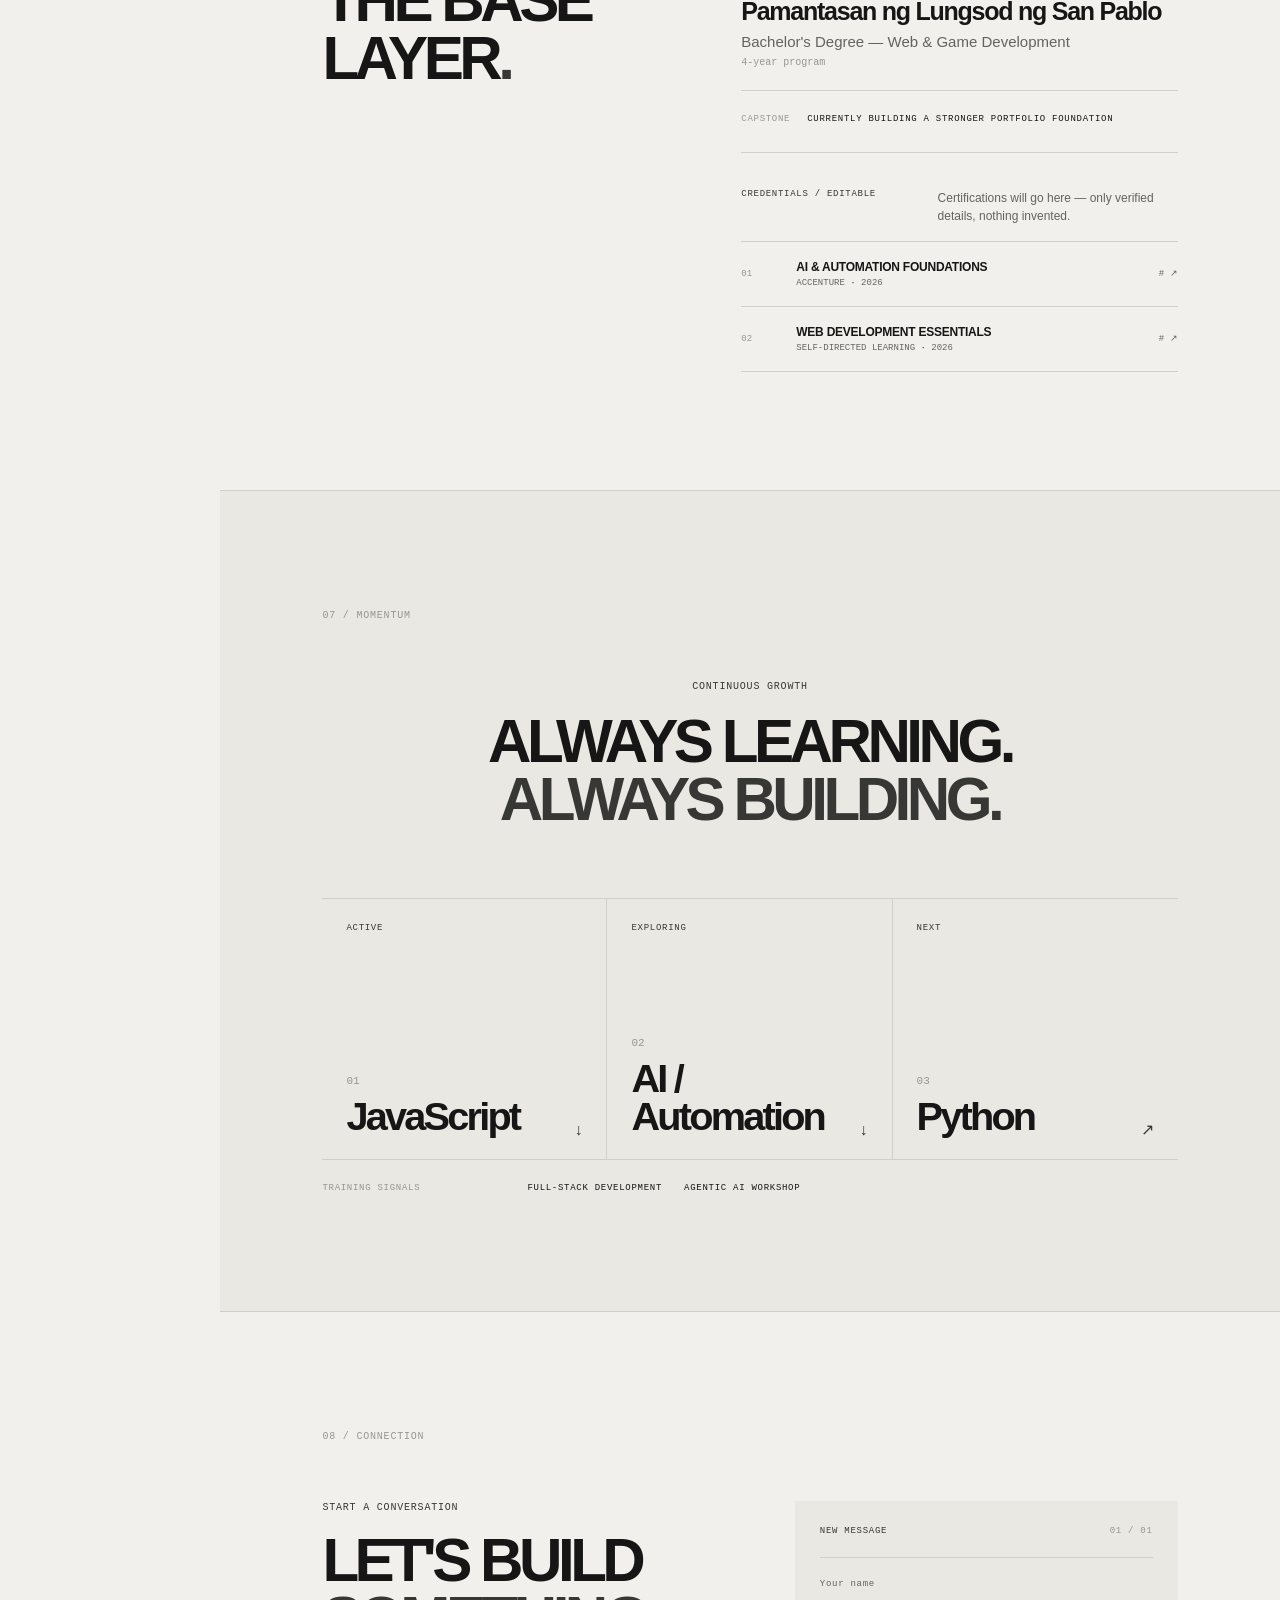
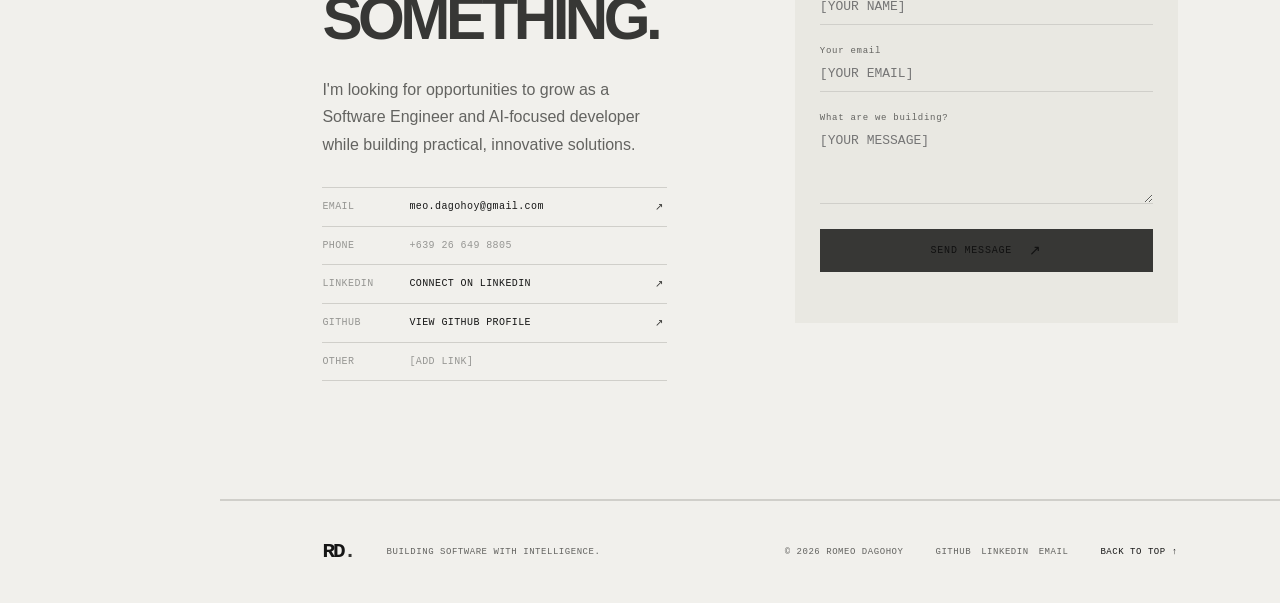
==== commit c085e8b8: "fix: update portfolio theme and resume link" ====
--- a/index.html
+++ b/index.html
@@ -6,11 +6,11 @@
     <meta name="theme-color" content="#f1f0ec" />
     <meta
       name="description"
-      content="Portfolio of Romeo Dagohoy, an aspiring Full-Stack Developer and AI Engineer focused on web development, AI automation, and practical software solutions."
+      content="Portfolio of Romeo Dagohoy, an aspiring AI & Full-Stack Developer focused on web development, AI automation, and practical software solutions."
     />
     <meta
       property="og:title"
-      content="Romeo Dagohoy | Aspiring Full-Stack Developer & AI Engineer"
+      content="Romeo Dagohoy | Aspiring AI & Full-Stack Developer"
     />
     <meta
       property="og:description"
@@ -19,7 +19,7 @@
     <meta property="og:type" content="website" />
     <meta name="twitter:card" content="summary" />
     <title>
-      Romeo Dagohoy | Aspiring Software & AI Engineer
+      Romeo Dagohoy | Aspiring AI & Full-Stack Developer
     </title>
     <meta property="og:image" content="assets/images/profile.jpg" />
     <link
@@ -40,7 +40,7 @@
           class="portrait profile-placeholder"
           id="profile-image"
           role="img"
-          aria-label="Romeo Dagohoy's profile photo. An RD monogram is shown until assets/images/profile.jpg is added."
+          aria-label="Romeo Dagohoy's profile photo"
         >
           <img
             id="profile-photo"
@@ -49,8 +49,9 @@
           />
           <span>RD</span>
         </div>
+        <p class="profile-name">Romeo Dagohoy</p>
         <p class="profile-note">
-          Aspiring<br />Software & AI Engineer
+          Aspiring<br />AI &amp; Full-Stack Developer
         </p>
       </div>
       <nav class="desktop-nav" id="desktop-nav"></nav>
@@ -103,7 +104,7 @@
     <main id="main-content">
       <section class="hero section" id="home" data-nav="HOME">
         <div class="grid-noise" aria-hidden="true"></div>
-        <div class="section-index hero-index">00 / RD BUILD SYSTEM</div>
+        <div class="section-index hero-index">01 / ROMEO DAGOHOY</div>
         <div class="hero-layout">
           <div class="hero-copy">
             <p class="eyebrow">
@@ -127,48 +128,10 @@
             </div>
             <div class="hero-actions" id="hero-actions"></div>
           </div>
-          <div class="status-panel reveal" aria-label="Current build status">
-            <div class="panel-header">
-              <span>RD / BUILD STATE</span><span class="panel-pulse">LIVE</span>
-            </div>
-            <div class="status-rows" id="status-rows"></div>
-            <div class="panel-status">
-              <span>STATUS</span><strong>ALWAYS LEARNING</strong>
-            </div>
-          </div>
         </div>
         <a class="scroll-cue" href="#about"
           ><span>SCROLL TO EXPLORE</span><i aria-hidden="true"></i
         ></a>
-      </section>
-
-      <section
-        class="build-state section section--inset"
-        aria-labelledby="build-state-heading"
-      >
-        <div class="section-index">01 / THE METHOD</div>
-        <div class="build-state__top reveal">
-          <div>
-            <p class="eyebrow">SIGNATURE INTERACTION</p>
-            <h2 id="build-state-heading">
-              FROM CURIOSITY<br />TO <span>CAPABILITY.</span>
-            </h2>
-          </div>
-          <p>
-            Each project is a chance to make an idea more useful, learn what
-            breaks, and build again with more intention.
-          </p>
-        </div>
-        <button
-          class="build-machine reveal"
-          id="build-machine"
-          type="button"
-          aria-label="Advance the build state. Current state: Learn"
-        >
-          <span class="machine-prompt">RD@BUILD:~$</span>
-          <span class="machine-states" id="machine-states"></span>
-          <span class="machine-hint">CLICK TO ADVANCE <b>↗</b></span>
-        </button>
       </section>
 
       <section
--- a/css/style.css
+++ b/css/style.css
@@ -172,6 +172,12 @@
 .profile-note {
   text-align: center;
 }
+.profile-name {
+  margin: 0;
+  text-align: center;
+  font: 600 13px/1.3 var(--sans);
+  color: var(--text);
+}
 .profile-note span {
   color: var(--accent);
 }
@@ -207,7 +213,14 @@
 }
 .social-links {
   display: grid;
-  gap: 8px;
+  gap: 12px;
+  justify-items: center;
+}
+.social-icons,
+.mobile-social-icons {
+  display: flex;
+  gap: 12px;
+  justify-content: center;
 }
 .social-links a,
 .placeholder-link {
@@ -218,6 +231,48 @@
 .social-links a:hover {
   color: var(--accent);
 }
+.icon-link {
+  display: inline-grid;
+  place-items: center;
+  width: 28px;
+  height: 28px;
+  border: 1px solid var(--line);
+  transition: border-color 0.2s, color 0.2s, transform 0.2s;
+}
+.icon-link:hover {
+  border-color: var(--accent);
+  transform: translateY(-2px);
+}
+.resume-button {
+  display: inline-flex;
+  align-items: center;
+  justify-content: space-between;
+  gap: 18px;
+  width: 100%;
+  min-height: 34px;
+  padding: 0 10px;
+  border: 1px solid var(--accent);
+  color: var(--accent);
+  font: 10px var(--mono);
+  letter-spacing: 0.08em;
+  transition: background 0.2s, color 0.2s;
+}
+.resume-button:hover {
+  background: var(--accent);
+  color: var(--bg);
+}
+.nav-icon {
+  width: 16px;
+  height: 16px;
+  fill: currentColor;
+  stroke: currentColor;
+  stroke-width: 1.6;
+  stroke-linecap: round;
+  stroke-linejoin: round;
+}
+.nav-icon--mail {
+  fill: none;
+}
 .social-links span:not(.placeholder-link) {
   color: var(--accent);
 }
@@ -226,31 +281,84 @@
   cursor: help;
 }
 .theme-toggle {
+  position: fixed;
+  top: 22px;
+  right: 28px;
+  z-index: 40;
   border: 1px solid var(--line);
-  background: transparent;
-  height: 37px;
-  padding: 0 9px;
-  display: flex;
-  align-items: center;
-  gap: 7px;
+  background: var(--surface);
+  width: 62px;
+  height: 32px;
+  padding: 0;
+  display: block;
+  border-radius: 100px;
   cursor: pointer;
   font: 9px var(--mono);
   letter-spacing: 0.07em;
-  transition: border-color 0.2s;
+  transition: border-color 0.2s, background 0.2s;
+}
+:root[data-theme="light"] .theme-toggle {
+  background: #ffffff;
+  border-color: #c8c8c4;
+  color: #161616;
+}
+:root[data-theme="dark"] .theme-toggle {
+  background: #000000;
+  border-color: #4a4a47;
+  color: #ffffff;
+}
+:root[data-theme="light"] .theme-toggle__sun {
+  color: #161616;
+}
+:root[data-theme="dark"] .theme-toggle__sun {
+  color: #ffffff;
 }
 .theme-toggle:hover {
   border-color: var(--accent);
 }
 .theme-toggle__sun {
-  color: var(--accent);
-  font-size: 15px;
+  position: absolute;
+  top: 4px;
+  left: 4px;
+  z-index: 2;
+  width: 22px;
+  height: 22px;
+  color: var(--accent);
+  display: grid;
+  place-items: center;
+  pointer-events: none;
+  transition: transform 0.25s ease, color 0.2s;
+}
+.theme-toggle__sun .nav-icon {
+  width: 13px;
+  height: 13px;
+  color: currentColor;
 }
 .theme-toggle__orb {
-  width: 6px;
-  height: 6px;
+  position: absolute;
+  top: 4px;
+  left: 4px;
+  width: 22px;
+  height: 22px;
   border-radius: 50%;
-  background: var(--accent);
-  margin-left: auto;
+  background: transparent;
+  border: 1px solid currentColor;
+  transition: transform 0.25s ease;
+}
+.theme-toggle[aria-pressed="false"] .theme-toggle__orb,
+.theme-toggle[aria-pressed="false"] .theme-toggle__sun {
+  transform: translateX(30px);
+}
+.theme-toggle__label {
+  position: absolute;
+  width: 1px;
+  height: 1px;
+  padding: 0;
+  margin: -1px;
+  overflow: hidden;
+  clip: rect(0, 0, 0, 0);
+  white-space: nowrap;
+  border: 0;
 }
 .mobile-header {
   display: none;
@@ -406,6 +514,38 @@
 }
 .button--solid span {
   color: #08201f;
+}
+.button--resume,
+.button--resume span {
+  background: #ffffff;
+  color: #161616;
+  border-color: #ffffff;
+}
+.button--resume:hover {
+  background: var(--surface-alt);
+  border-color: var(--surface-alt);
+}
+:root[data-theme="dark"] .hero-actions .button--solid,
+:root[data-theme="dark"] .hero-actions .button--solid span {
+  color: #111111;
+}
+:root[data-theme="dark"] .hero-actions .button--resume,
+:root[data-theme="dark"] .hero-actions .button--resume span {
+  background: var(--surface-alt);
+  color: var(--text);
+  border-color: var(--line);
+}
+:root[data-theme="dark"] .hero-actions .button--resume:hover {
+  background: #292927;
+  border-color: #4a4a47;
+}
+:root[data-theme="light"] .hero-actions .button--solid,
+:root[data-theme="light"] .hero-actions .button--solid span {
+  color: #ffffff;
+}
+:root[data-theme="light"] .hero-actions .button--resume,
+:root[data-theme="light"] .hero-actions .button--resume span {
+  color: #161616;
 }
 .button--outline {
   border-color: var(--line);
@@ -1349,7 +1489,13 @@
   }
   .mobile-theme {
     color: var(--accent);
-    font-size: 19px;
+    display: grid;
+    place-items: center;
+    padding: 4px;
+  }
+  .mobile-theme .nav-icon {
+    width: 19px;
+    height: 19px;
   }
   .menu-toggle {
     width: 28px;
@@ -1398,7 +1544,7 @@
     font: 10px var(--mono);
     color: var(--muted);
   }
-  .mobile-socials a {
+  .mobile-socials .icon-link {
     color: var(--accent);
   }
   main,
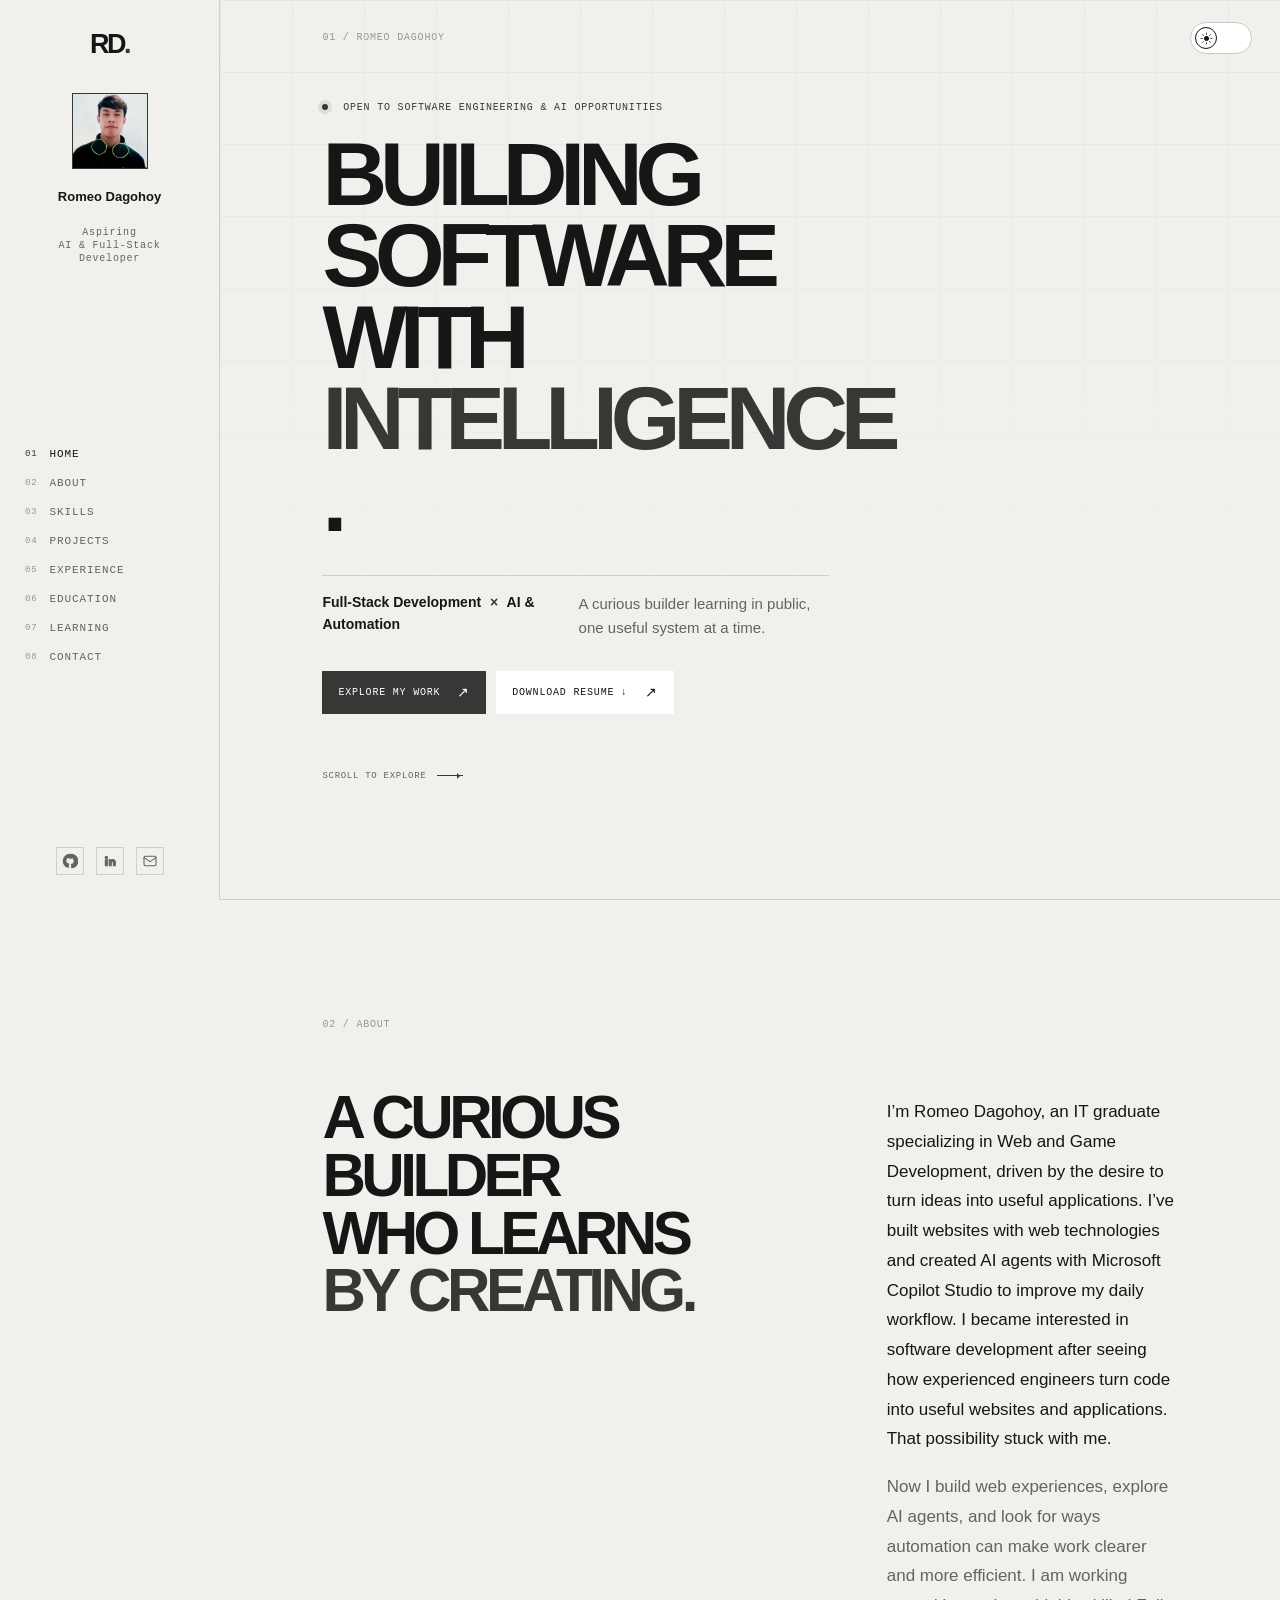
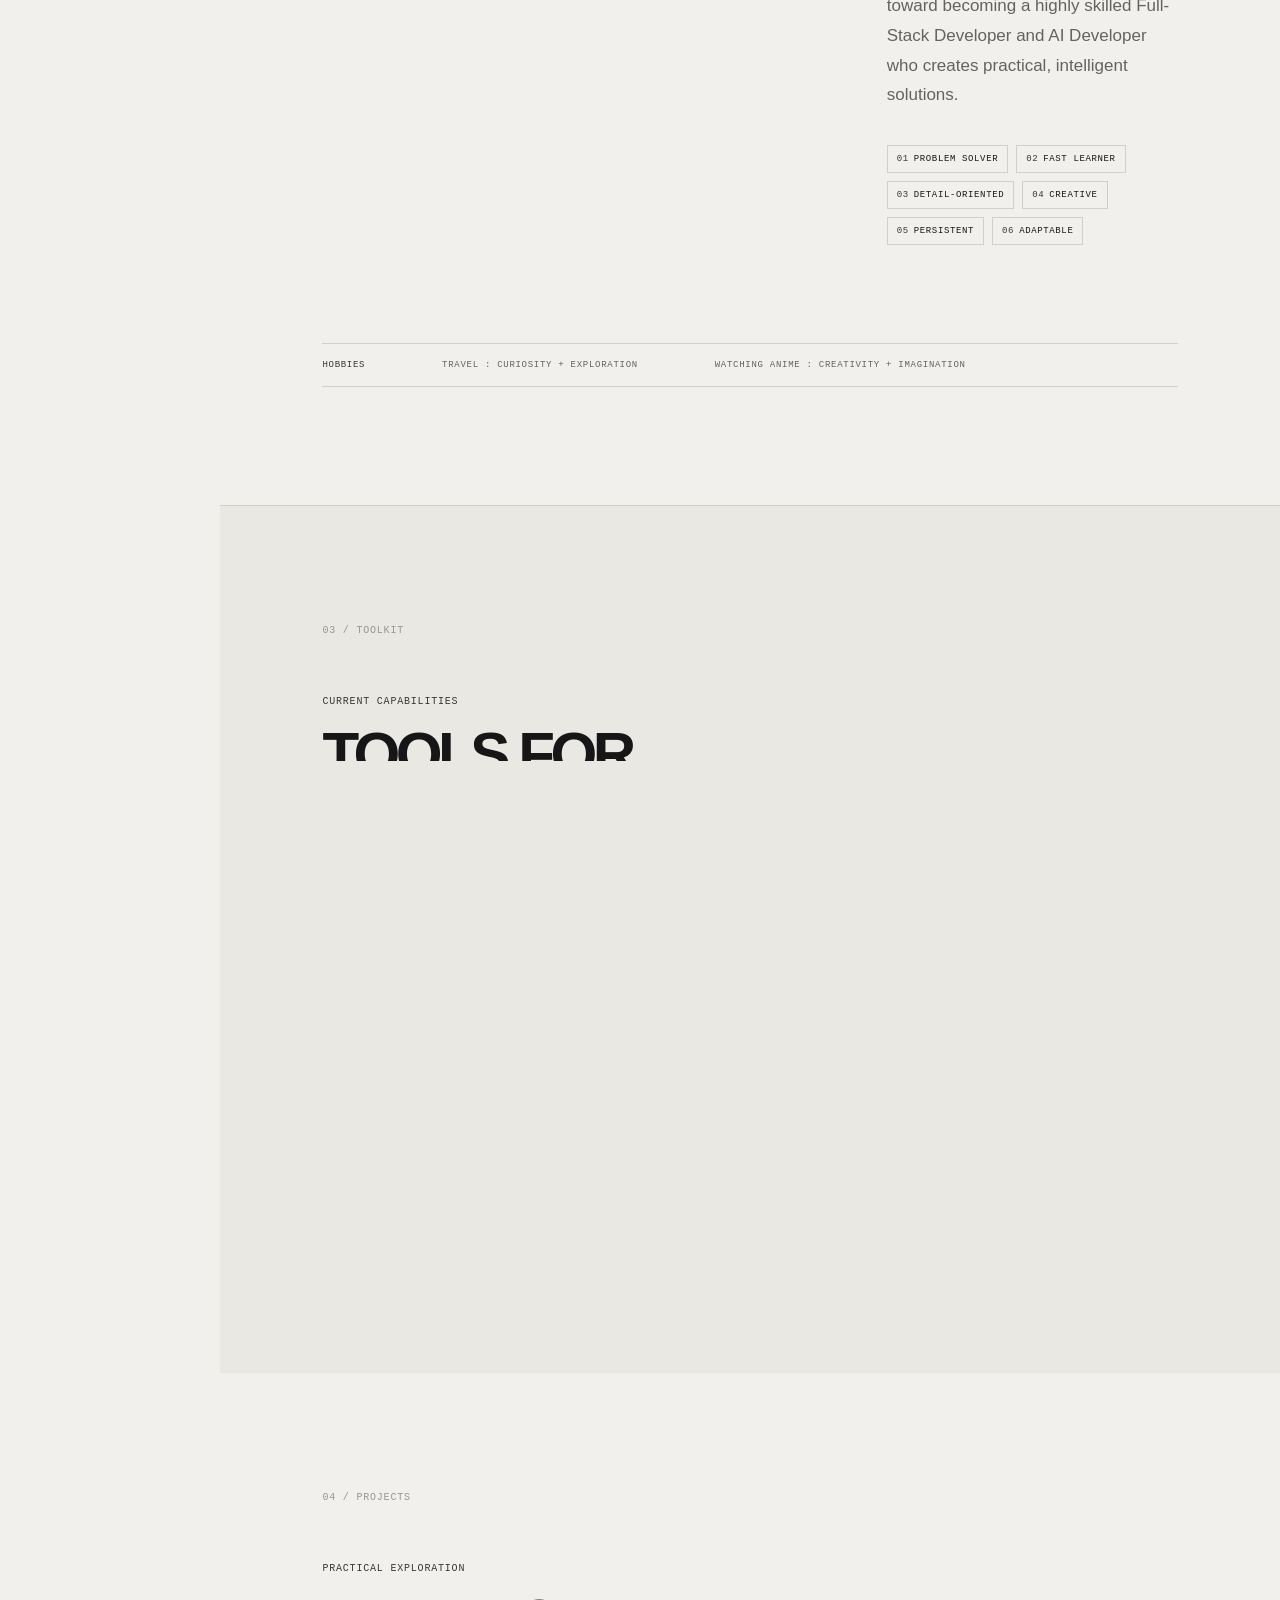
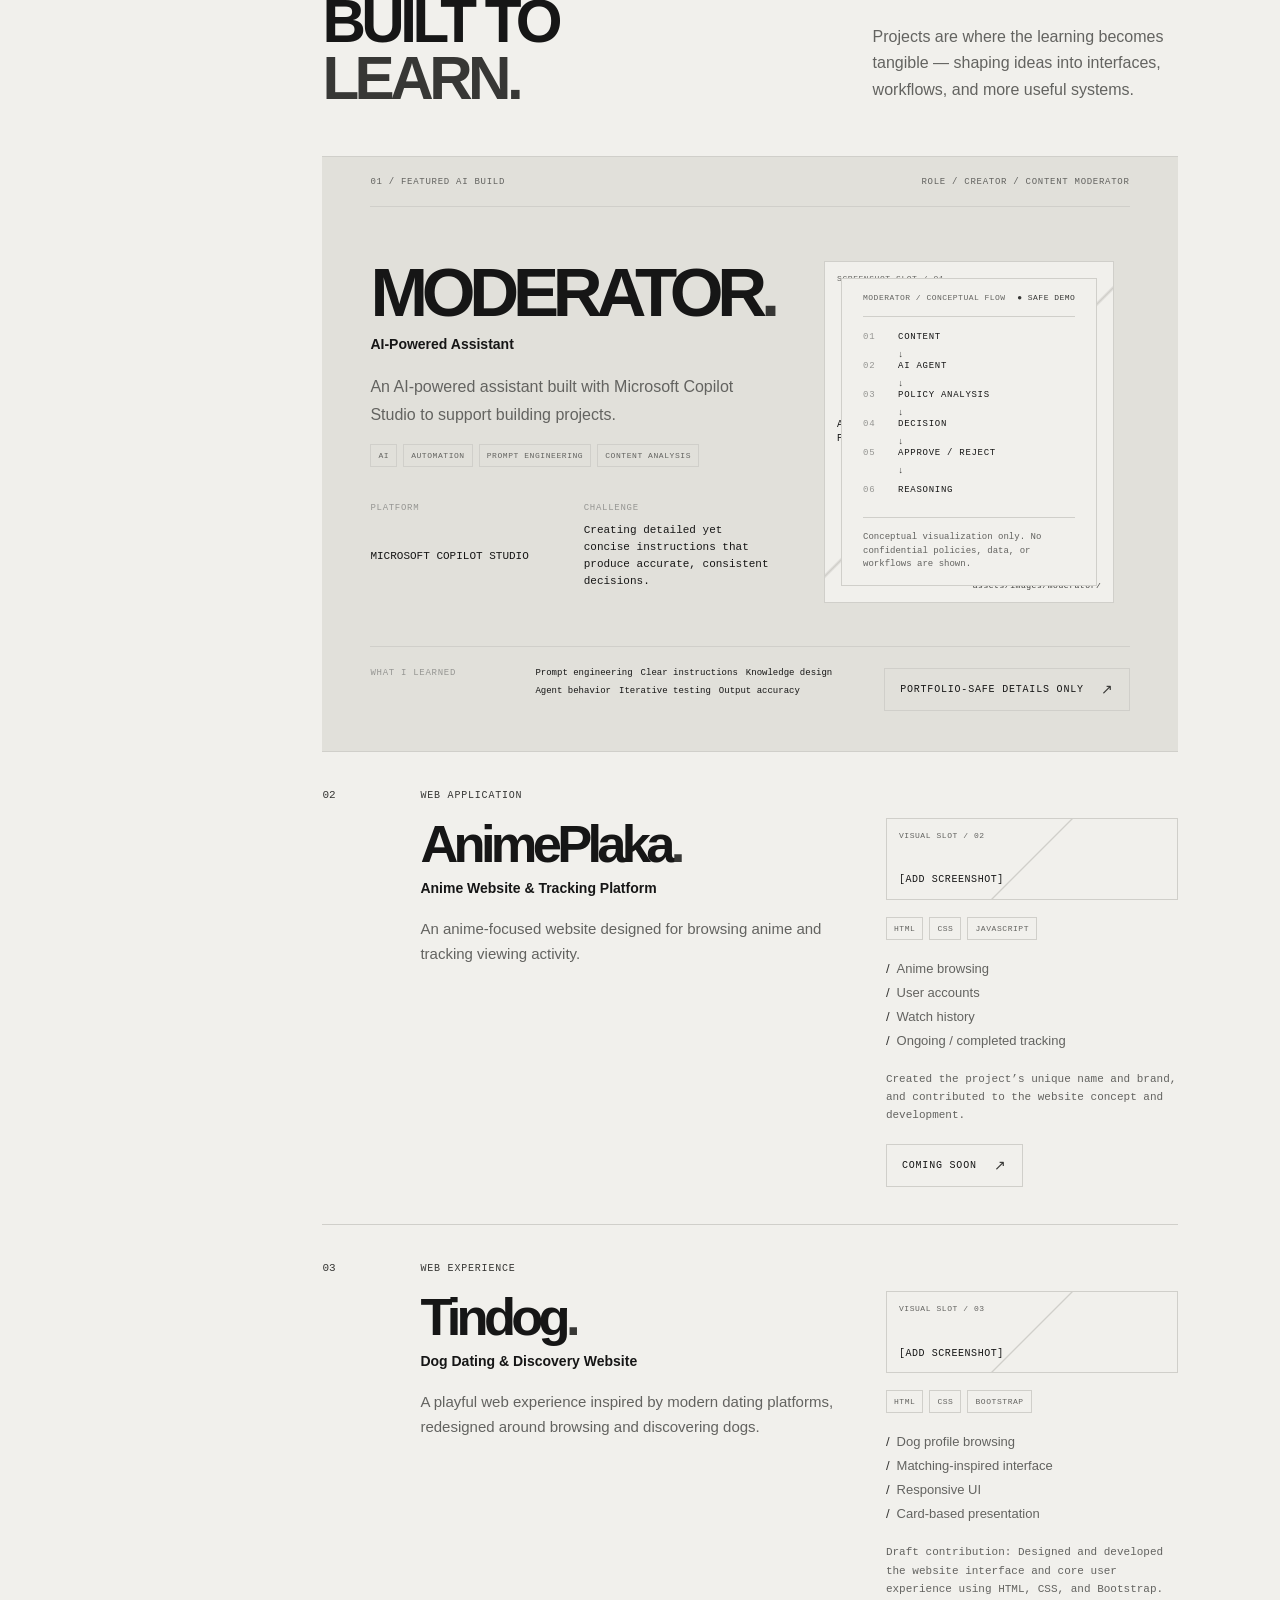
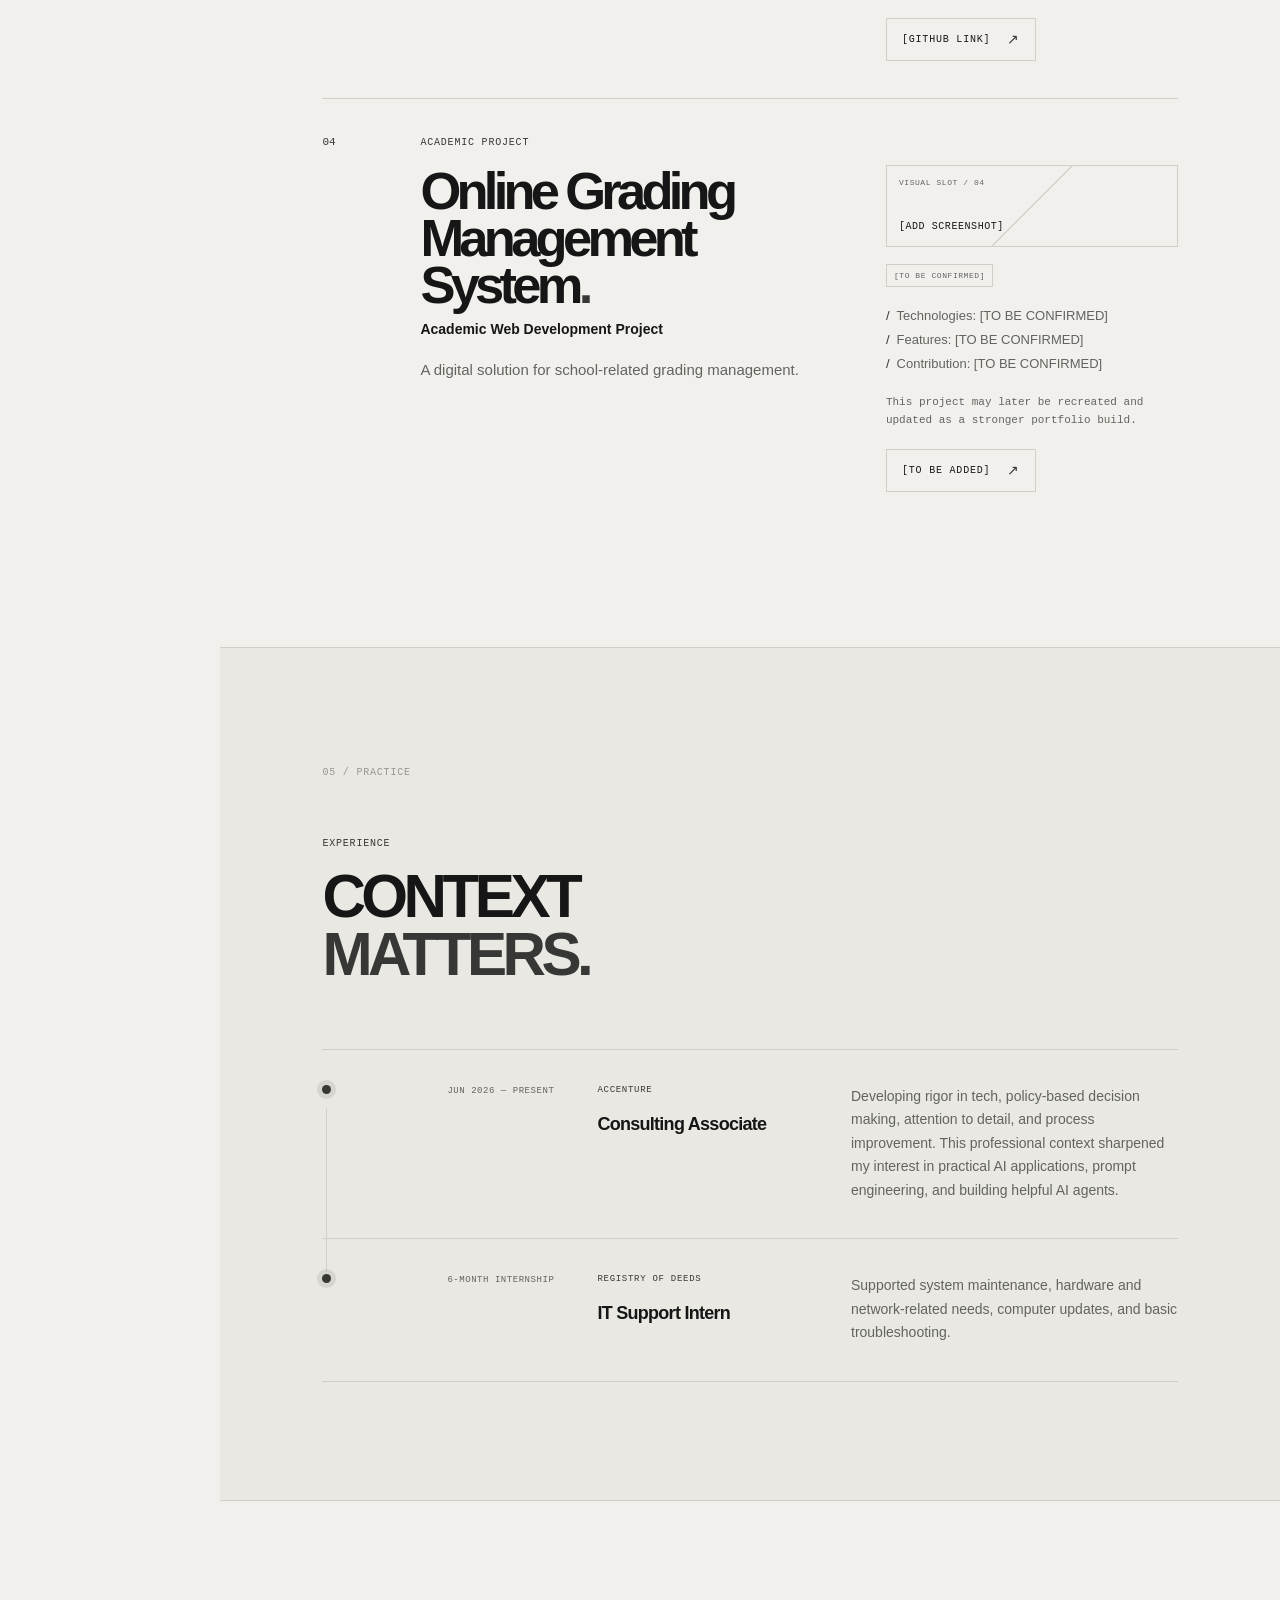
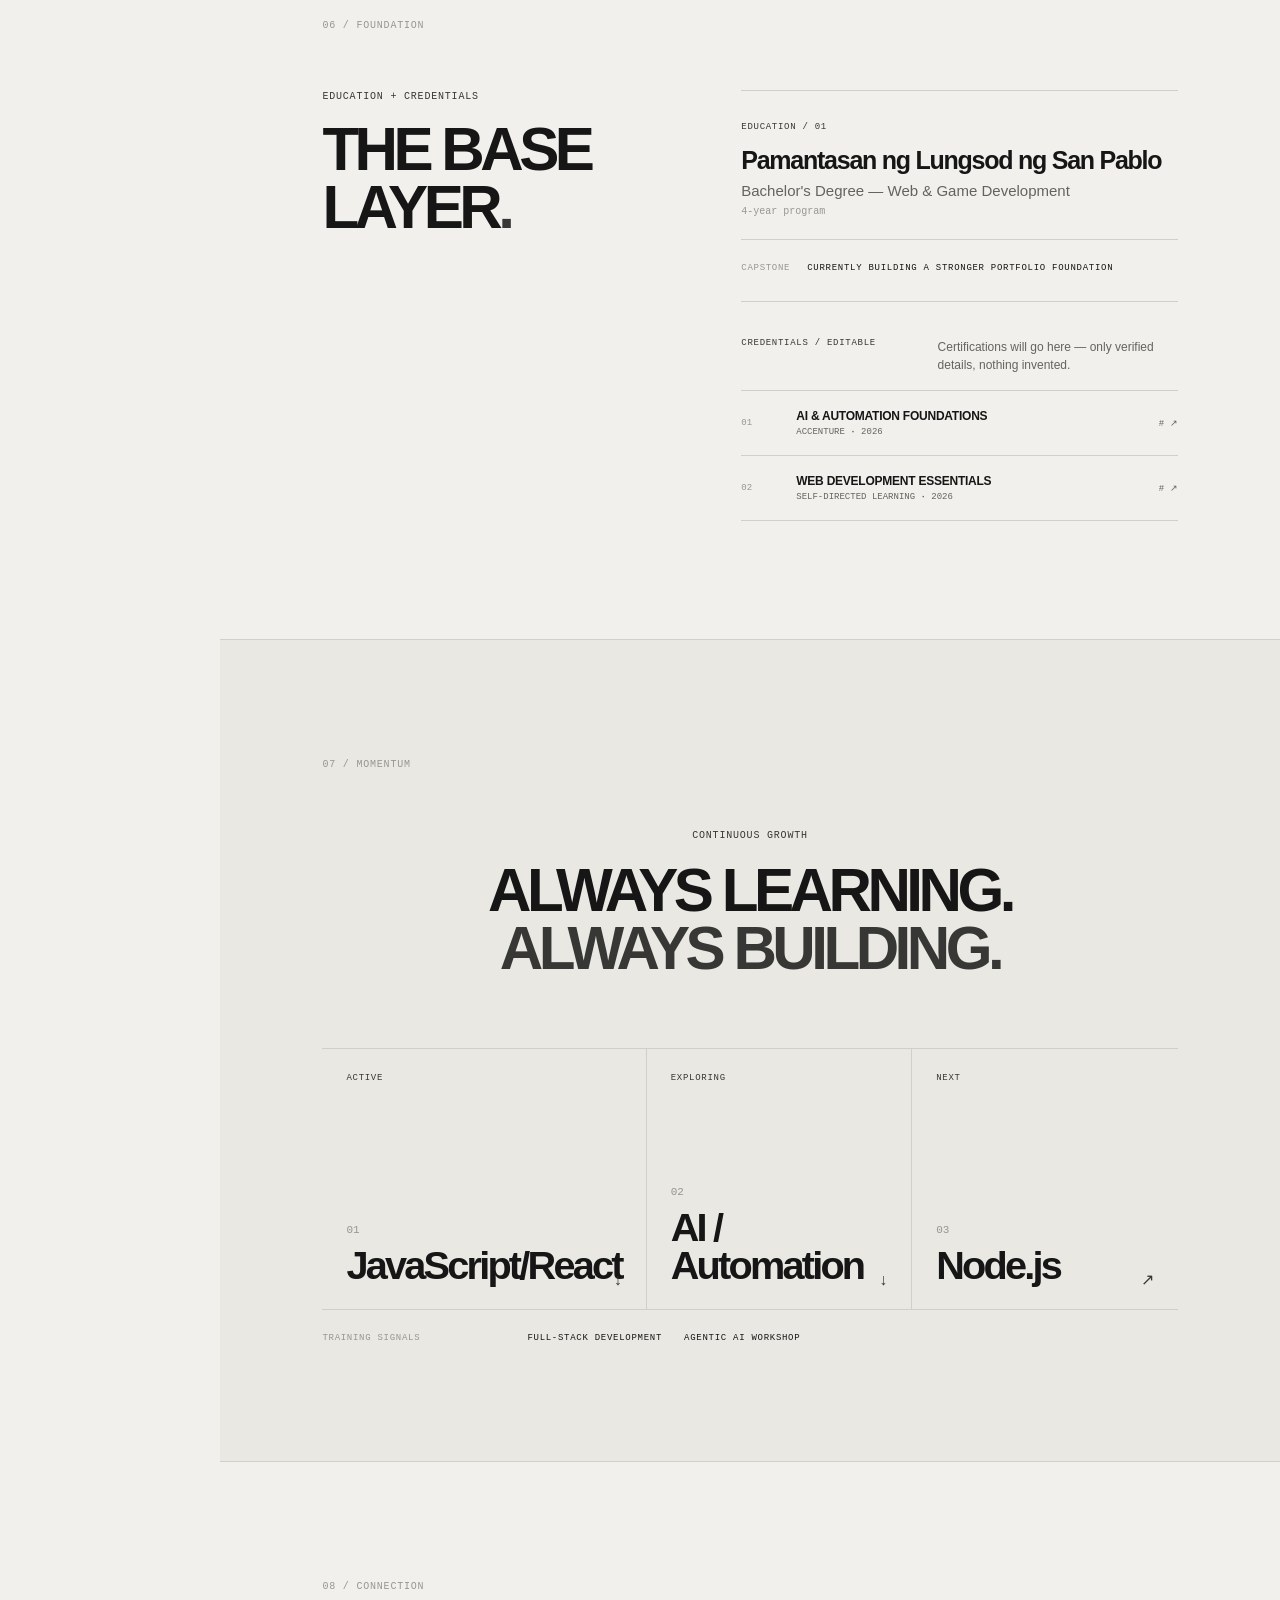
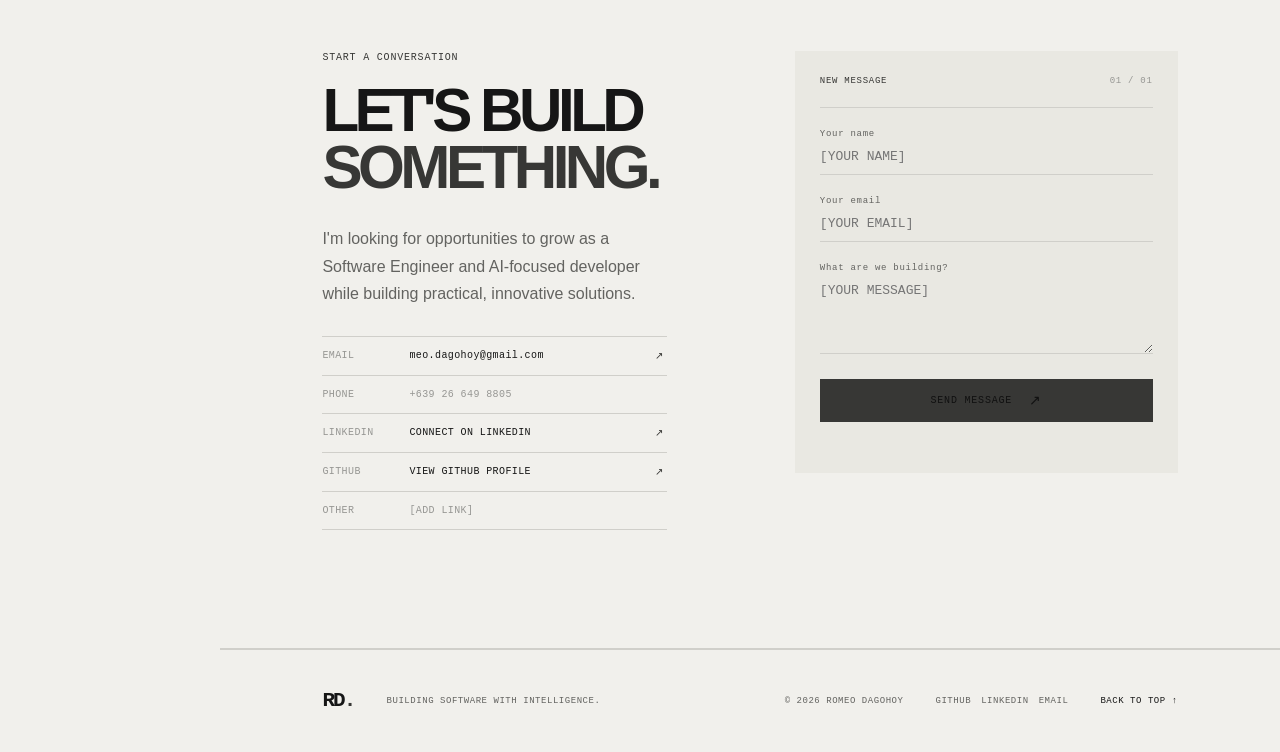
==== commit 83a3c71e: "Remodel skills section" ====
--- a/index.html
+++ b/index.html
@@ -140,30 +140,28 @@
         data-nav="ABOUT"
         aria-labelledby="about-heading"
       >
-        <div class="section-index">02 / ORIGIN</div>
+        <div class="section-index">02 / ABOUT</div>
         <div class="about-grid">
           <h2 id="about-heading" class="reveal">
             A CURIOUS BUILDER<br />WHO LEARNS <span>BY CREATING.</span>
           </h2>
           <div class="about-copy reveal">
             <p>
-              I became interested in software development after seeing how
-              experienced engineers turn code into useful websites and
-              applications. That possibility stuck with me.
+              I’m Romeo Dagohoy, an IT graduate specializing in Web and Game Development, driven by the desire to turn ideas into useful applications. I’ve built websites with web technologies and created AI agents with Microsoft Copilot Studio to improve my daily workflow. I became interested in software development after seeing how experienced engineers turn code into useful websites and applications. That possibility stuck with me.
             </p>
             <p>
               Now I build web experiences, explore AI agents, and look for ways
               automation can make work clearer and more efficient. I am working
-              toward becoming a highly skilled Full-Stack Developer who creates
+              toward becoming a highly skilled Full-Stack Developer and AI Developer who creates
               practical, intelligent solutions.
             </p>
             <div class="traits" id="traits"></div>
           </div>
         </div>
         <div class="interest-strip reveal">
-          <span>PERSONAL SIGNALS</span
-          ><span>TRAVEL / CURIOSITY + EXPLORATION</span
-          ><span>ANIME / CREATIVITY + IMAGINATION</span>
+          <span>HOBBIES</span
+          ><span>TRAVEL : CURIOSITY + EXPLORATION</span
+          ><span>WATCHING ANIME : CREATIVITY + IMAGINATION</span>
         </div>
       </section>
 
@@ -203,7 +201,7 @@
         data-nav="PROJECTS"
         aria-labelledby="projects-heading"
       >
-        <div class="section-index">04 / SELECTED BUILDS</div>
+        <div class="section-index">04 / PROJECTS</div>
         <div class="section-heading reveal">
           <div>
             <p class="eyebrow">PRACTICAL EXPLORATION</p>
--- a/css/style.css
+++ b/css/style.css
@@ -772,53 +772,78 @@
 }
 .skills-layout {
   display: grid;
-  grid-template-columns: minmax(0, 1fr) minmax(250px, 0.62fr);
-  gap: 24px;
+  grid-template-columns: minmax(0, 1.45fr) minmax(260px, 0.55fr);
+  gap: clamp(35px, 7vw, 110px);
+  align-items: start;
 }
 .skill-list {
+  display: grid;
+  grid-template-columns: 1fr;
   border-top: 1px solid var(--line);
 }
-.skill-list__header,
-.skill-row {
-  display: grid;
-  grid-template-columns: 1fr 130px;
-  gap: 15px;
+.skill-category {
+  display: grid;
+  grid-template-columns: minmax(190px, 0.8fr) 1.2fr;
+  gap: 28px;
+  padding: 22px 0;
+  border-bottom: 1px solid var(--line);
+}
+.skill-list__header {
+  display: flex;
   align-items: center;
-  border-bottom: 1px solid var(--line);
-  padding: 14px 0;
-}
-.skill-list__header {
-  font: 9px var(--mono);
-  letter-spacing: 0.08em;
+  gap: 14px;
+  min-width: 0;
+  font: 11px var(--mono);
+  letter-spacing: 0.03em;
+  color: var(--text);
+}
+.skill-list__header span {
+  color: var(--skill-accent, var(--accent));
+  font-size: 10px;
+}
+.skill-list__header strong {
+  font-weight: 500;
+}
+.skill-list__header em {
+  margin-left: auto;
   color: var(--faint);
-}
-.skill-row > span {
-  display: flex;
-  gap: 12px;
-  font-size: 13px;
-  font-weight: 700;
-}
-.skill-row i {
-  font: 9px var(--mono);
+  font-size: 9px;
   font-style: normal;
-  color: var(--faint);
-  padding-top: 3px;
-}
-.skill-row b {
-  justify-self: start;
-  font: 9px var(--mono);
-  letter-spacing: 0.08em;
-  color: var(--accent);
+  white-space: nowrap;
+}
+.skill-pills {
+  display: flex;
+  flex-wrap: wrap;
+  align-content: start;
+  gap: 8px 18px;
+}
+.skill-pill {
+  display: inline-flex;
+  align-items: center;
+  gap: 7px;
+  color: var(--text);
+  font: 13px/1.45 var(--sans);
+}
+.skill-pill::before {
+  content: "";
+  width: 5px;
+  height: 5px;
+  flex: 0 0 5px;
+  background: var(--skill-accent, var(--accent));
+  border-radius: 50%;
+}
+.skill-pill:hover {
+  color: var(--text);
 }
 .learning-panel {
-  background: var(--bg);
-  padding: 30px;
+  padding: 0 0 0 26px;
+  border-left: 2px solid var(--skill-accent, var(--accent));
   display: flex;
   flex-direction: column;
-  min-height: 412px;
+  min-height: 100%;
 }
 .learning-panel h3 {
-  margin: 38px 0 23px;
+  margin: 34px 0 28px;
   font-size: clamp(29px, 3vw, 44px);
   letter-spacing: -0.07em;
   line-height: 0.95;
@@ -850,6 +875,12 @@
   margin: auto 0 0;
   color: var(--muted);
   font: 11px var(--mono);
+}
+:root[data-theme="light"] .skills {
+  --skill-accent: #35705d;
+}
+:root[data-theme="dark"] .skills {
+  --skill-accent: #9bc9b8;
 }
 .projects .section-heading {
   margin-bottom: 48px;
@@ -1615,6 +1646,14 @@
     grid-template-columns: 1fr;
     gap: 35px;
   }
+  .skill-category {
+    grid-template-columns: 1fr;
+    gap: 13px;
+    padding: 18px 0;
+  }
+  .skill-list__header em {
+    margin-left: auto;
+  }
   .about h2 {
     font-size: clamp(35px, 10.5vw, 54px);
   }
@@ -1625,6 +1664,7 @@
   }
   .learning-panel {
     min-height: auto;
+    padding: 24px 0 0 18px;
   }
   .featured-grid {
     grid-template-columns: 1fr;
